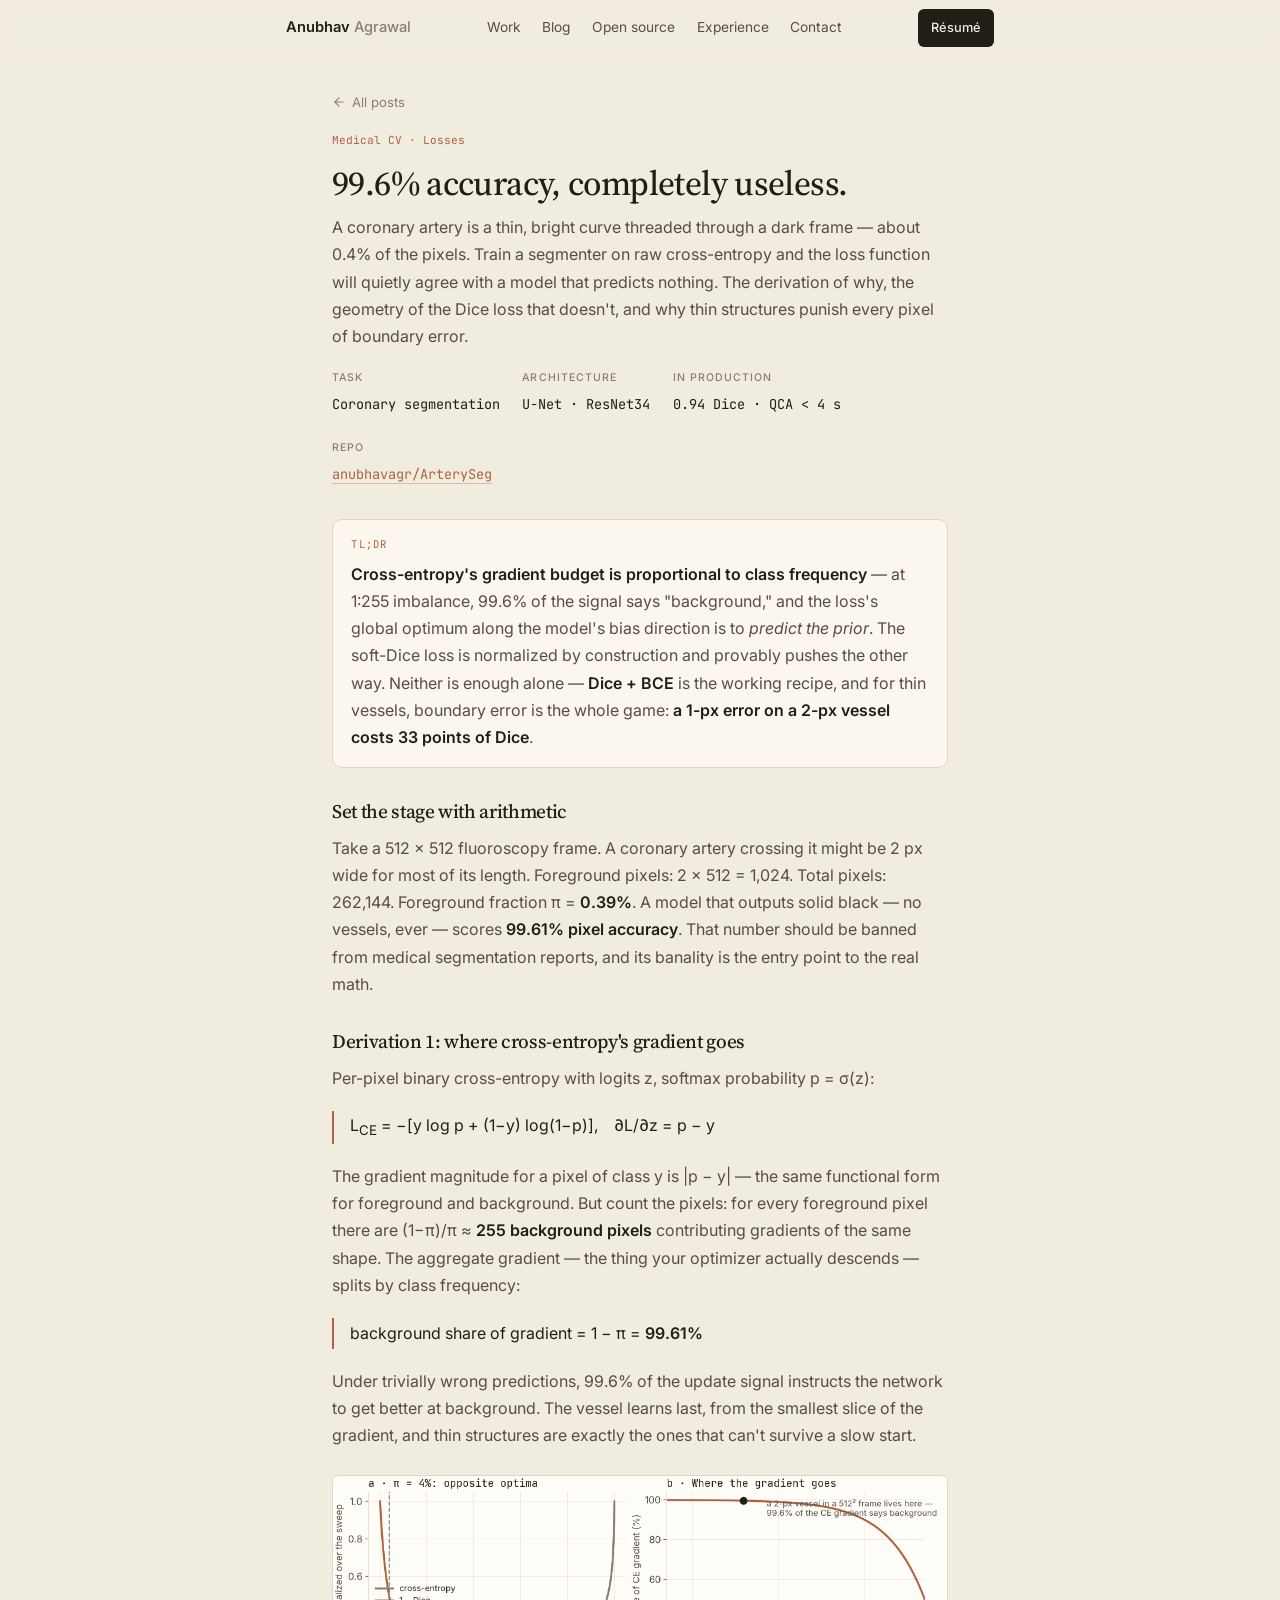
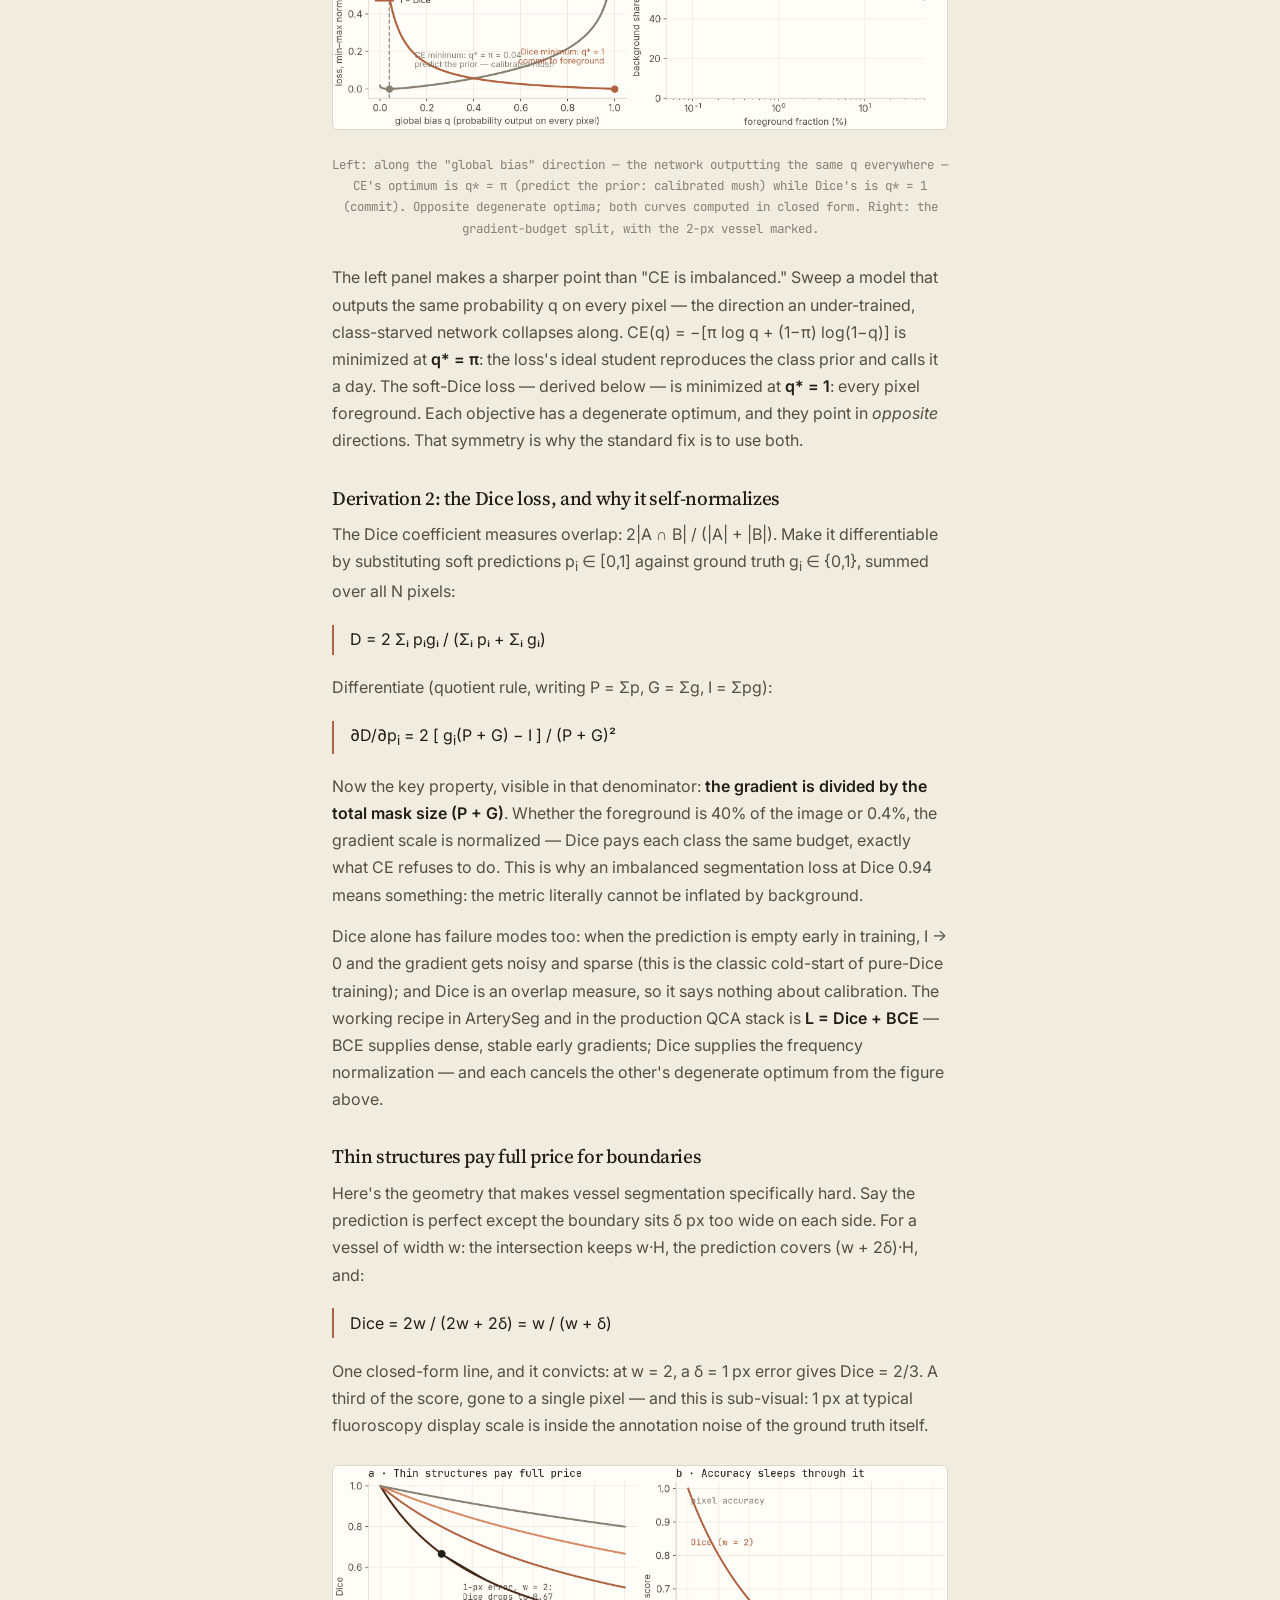
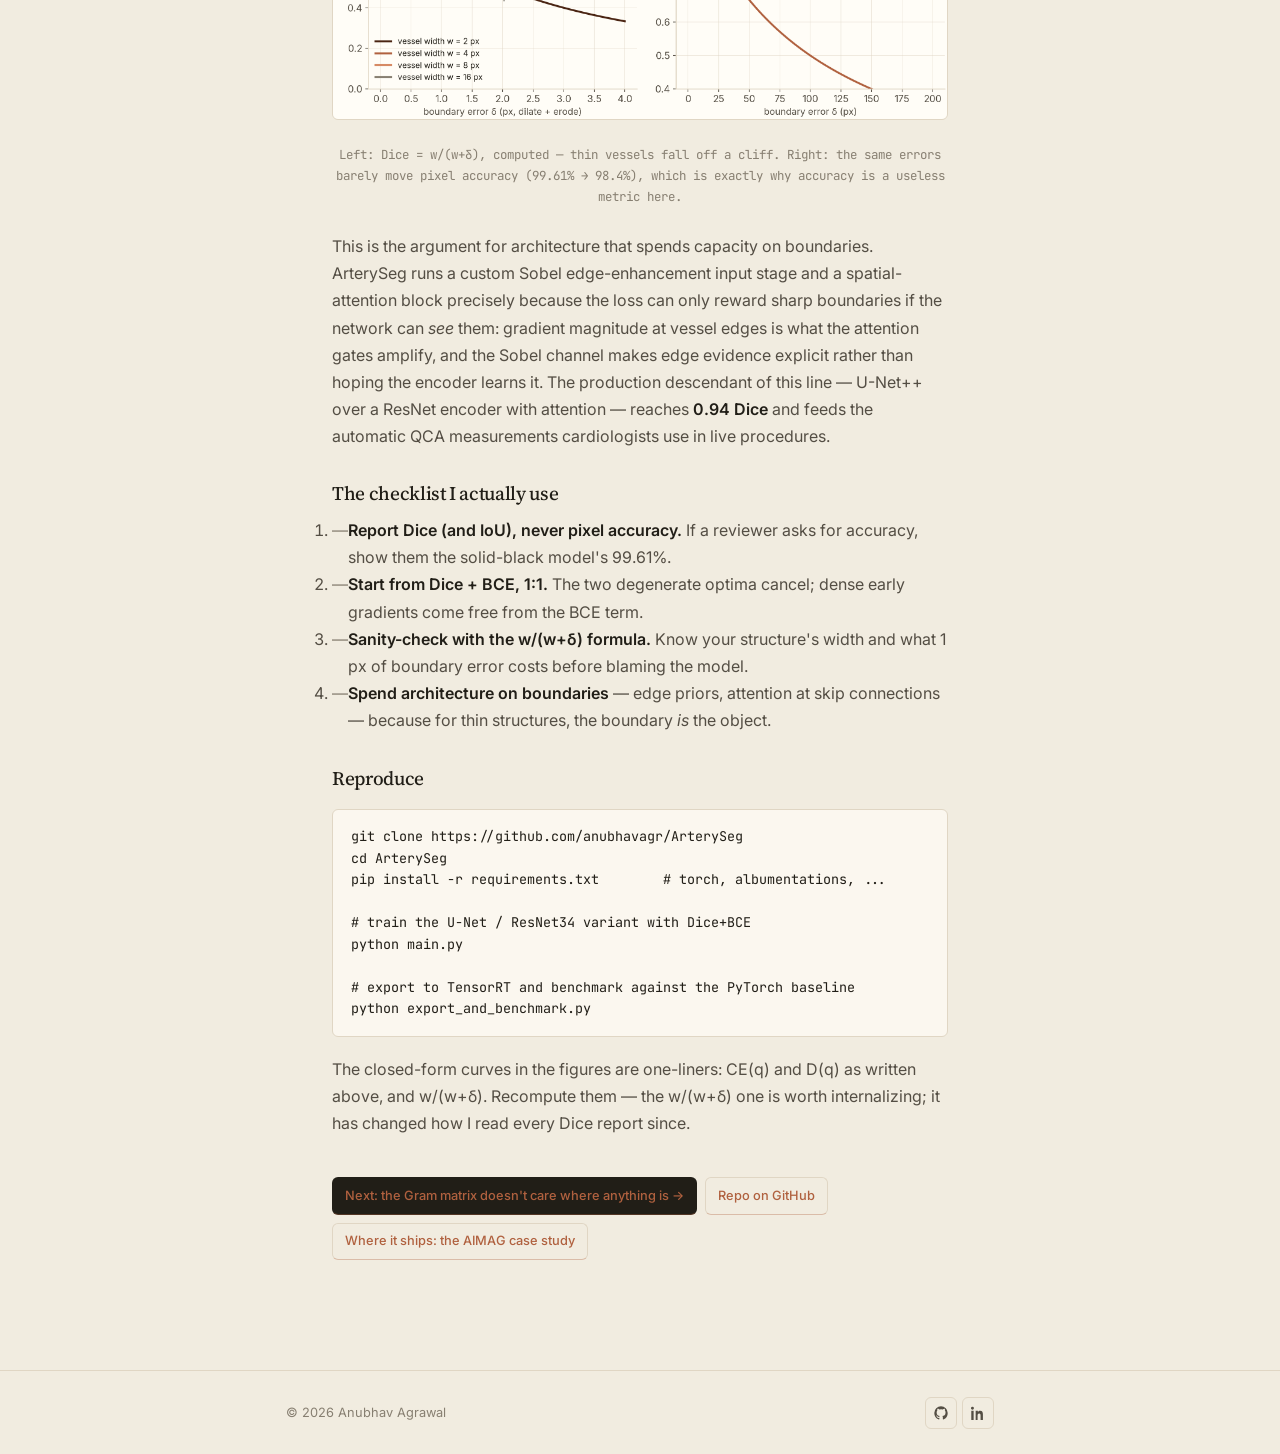
==== posts/dice-imbalance.html @ 20b53a6f "content: 4 computed-math posts — INT8, retrieval geometry, Dice, Gram matrix Each post grounds a Git" ====
<!DOCTYPE html>
<html lang="en">
<head>
  <meta charset="UTF-8" />
  <meta name="viewport" content="width=device-width, initial-scale=1.0" />
  <title>99.6% accuracy, completely useless. · Anubhav Agrawal</title>
  <meta name="description" content="A 2-pixel coronary vessel is 0.39% of an X-ray frame. The derivation of why cross-entropy starves thin structures — and the geometry of the Dice loss that doesn't." />
  <link rel="icon" type="image/svg+xml" href="../assets/img/favicon.svg" />
  <link rel="preconnect" href="https://fonts.googleapis.com" />
  <link rel="preconnect" href="https://fonts.gstatic.com" crossorigin />
  <link href="https://fonts.googleapis.com/css2?family=Inter:wght@400;500;600&family=JetBrains+Mono:wght@400;500&family=Source+Serif+4:opsz,wght@8..60,400;8..60,500;8..60,600&display=swap" rel="stylesheet" />
  <link rel="stylesheet" href="../assets/css/styles.css?v=3" />
</head>
<body>
  <header class="nav" id="nav">
    <div class="container nav__inner">
      <a class="brand" href="../index.html" aria-label="Back to home">
        <span class="brand__name"><b>Anubhav</b> <span>Agrawal</span></span>
      </a>
      <nav class="nav__links" id="nav-links" aria-label="Primary">
        <a href="../index.html#work">Work</a>
        <a href="../index.html#blog">Blog</a>
        <a href="../index.html#lab">Open source</a>
        <a href="../index.html#experience">Experience</a>
        <a href="../index.html#contact">Contact</a>
      </nav>
      <div class="nav__cta">
        <a class="js-resume-link btn btn--primary btn--sm" href="../assets/anubhav-agrawal-resume.pdf" download>Résumé</a>
      </div>
    </div>
  </header>

  <main>
    <article class="article section">
      <div class="container">
        <div class="article__head">
          <a class="back" href="../index.html#blog">
            <svg viewBox="0 0 24 24" fill="none" stroke="currentColor" stroke-width="2" stroke-linecap="round" stroke-linejoin="round"><line x1="19" y1="12" x2="5" y2="12"/><polyline points="12 19 5 12 12 5"/></svg>
            All posts
          </a>
          <span class="card__tag">Medical CV · Losses</span>
          <h1 style="margin-top:.8rem;">99.6% accuracy, completely useless.</h1>
          <p class="sub">A coronary artery is a thin, bright curve threaded through a dark frame — about 0.4% of the pixels. Train a segmenter on raw cross-entropy and the loss function will quietly agree with a model that predicts nothing. The derivation of why, the geometry of the Dice loss that doesn't, and why thin structures punish every pixel of boundary error.</p>

          <div class="article__meta">
            <div><b>Task</b><span>Coronary segmentation</span></div>
            <div><b>Architecture</b><span>U-Net · ResNet34</span></div>
            <div><b>In production</b><span>0.94 Dice · QCA &lt; 4 s</span></div>
            <div><b>Repo</b><span><a href="https://github.com/anubhavagr/ArterySeg" target="_blank" rel="noopener" style="color:var(--accent); border-bottom:1px solid color-mix(in srgb, var(--accent) 35%, transparent);">anubhavagr/ArterySeg</a></span></div>
          </div>
        </div>

        <div class="prose">
          <div class="callout">
            <div class="h">TL;DR</div>
            <p style="margin:0;">
              <strong>Cross-entropy's gradient budget is proportional to class frequency</strong> — at 1:255
              imbalance, 99.6% of the signal says "background," and the loss's global optimum along the
              model's bias direction is to <em>predict the prior</em>. The soft-Dice loss is normalized by
              construction and provably pushes the other way. Neither is enough alone —
              <strong>Dice + BCE</strong> is the working recipe, and for thin vessels, boundary error is the
              whole game: <strong>a 1-px error on a 2-px vessel costs 33 points of Dice</strong>.
            </p>
          </div>

          <h2>Set the stage with arithmetic</h2>
          <p>
            Take a 512 × 512 fluoroscopy frame. A coronary artery crossing it might be 2 px wide for most of
            its length. Foreground pixels: 2 × 512 = 1,024. Total pixels: 262,144. Foreground fraction
            π = <strong>0.39%</strong>. A model that outputs solid black — no vessels, ever — scores
            <strong>99.61% pixel accuracy</strong>. That number should be banned from medical segmentation
            reports, and its banality is the entry point to the real math.
          </p>

          <h2>Derivation 1: where cross-entropy's gradient goes</h2>
          <p>
            Per-pixel binary cross-entropy with logits z, softmax probability p = σ(z):
          </p>
          <blockquote>
            L<sub>CE</sub> = −[y log p + (1−y) log(1−p)],&nbsp;&nbsp;&nbsp; ∂L/∂z = p − y
          </blockquote>
          <p>
            The gradient magnitude for a pixel of class y is |p − y| — the same functional form for
            foreground and background. But count the pixels: for every foreground pixel there are
            (1−π)/π ≈ <strong>255 background pixels</strong> contributing gradients of the same shape. The
            aggregate gradient — the thing your optimizer actually descends — splits by class frequency:
          </p>
          <blockquote>
            background share of gradient = 1 − π = <strong>99.61%</strong>
          </blockquote>
          <p>
            Under trivially wrong predictions, 99.6% of the update signal instructs the network to get
            better at background. The vessel learns last, from the smallest slice of the gradient, and thin
            structures are exactly the ones that can't survive a slow start.
          </p>

          <figure class="figure">
            <img src="../assets/img/posts/dice-imbalance/ce_vs_dice.png" alt="Left: two loss curves versus global bias, cross-entropy minimized at the class prior while 1 minus Dice is minimized at full commitment, showing opposite optima. Right: background share of cross-entropy gradient versus foreground fraction on a log axis, with the 0.39% vessel example marked." />
            <figcaption>Left: along the "global bias" direction — the network outputting the same q everywhere — CE's optimum is q* = π (predict the prior: calibrated mush) while Dice's is q* = 1 (commit). Opposite degenerate optima; both curves computed in closed form. Right: the gradient-budget split, with the 2-px vessel marked.</figcaption>
          </figure>

          <p>
            The left panel makes a sharper point than "CE is imbalanced." Sweep a model that outputs the
            same probability q on every pixel — the direction an under-trained, class-starved network
            collapses along. CE(q) = −[π log q + (1−π) log(1−q)] is minimized at <strong>q* = π</strong>:
            the loss's ideal student reproduces the class prior and calls it a day. The soft-Dice loss —
            derived below — is minimized at <strong>q* = 1</strong>: every pixel foreground. Each objective
            has a degenerate optimum, and they point in <em>opposite</em> directions. That symmetry is why
            the standard fix is to use both.
          </p>

          <h2>Derivation 2: the Dice loss, and why it self-normalizes</h2>
          <p>
            The Dice coefficient measures overlap: 2|A ∩ B| / (|A| + |B|). Make it differentiable by
            substituting soft predictions p<sub>i</sub> ∈ [0,1] against ground truth g<sub>i</sub> ∈ {0,1},
            summed over all N pixels:
          </p>
          <blockquote>
            D = 2 Σᵢ pᵢgᵢ / (Σᵢ pᵢ + Σᵢ gᵢ)
          </blockquote>
          <p>
            Differentiate (quotient rule, writing P = Σp, G = Σg, I = Σpg):
          </p>
          <blockquote>
            ∂D/∂p<sub>i</sub> = 2 [ g<sub>i</sub>(P + G) − I ] / (P + G)²
          </blockquote>
          <p>
            Now the key property, visible in that denominator: <strong>the gradient is divided by the total
            mask size (P + G)</strong>. Whether the foreground is 40% of the image or 0.4%, the gradient
            scale is normalized — Dice pays each class the same budget, exactly what CE refuses to do. This
            is why an imbalanced segmentation loss at Dice 0.94 means something: the metric literally
            cannot be inflated by background.
          </p>
          <p>
            Dice alone has failure modes too: when the prediction is empty early in training, I → 0 and the
            gradient gets noisy and sparse (this is the classic cold-start of pure-Dice training); and Dice
            is an overlap measure, so it says nothing about calibration. The working recipe in ArterySeg and
            in the production QCA stack is <strong>L = Dice + BCE</strong> — BCE supplies dense, stable
            early gradients; Dice supplies the frequency normalization — and each cancels the other's
            degenerate optimum from the figure above.
          </p>

          <h2>Thin structures pay full price for boundaries</h2>
          <p>
            Here's the geometry that makes vessel segmentation specifically hard. Say the prediction is
            perfect except the boundary sits δ px too wide on each side. For a vessel of width w: the
            intersection keeps w·H, the prediction covers (w + 2δ)·H, and:
          </p>
          <blockquote>
            Dice = 2w / (2w + 2δ) = w / (w + δ)
          </blockquote>
          <p>
            One closed-form line, and it convicts: at w = 2, a δ = 1 px error gives Dice = 2/3. A third of
            the score, gone to a single pixel — and this is sub-visual: 1 px at typical fluoroscopy display
            scale is inside the annotation noise of the ground truth itself.
          </p>

          <figure class="figure">
            <img src="../assets/img/posts/dice-imbalance/boundary_sensitivity.png" alt="Left: Dice versus boundary error in pixels for vessel widths 2, 4, 8, and 16, all decaying steeply with thinner vessels decaying fastest. Right: Dice dropping sharply while pixel accuracy stays nearly flat for the same boundary errors." />
            <figcaption>Left: Dice = w/(w+δ), computed — thin vessels fall off a cliff. Right: the same errors barely move pixel accuracy (99.61% → 98.4%), which is exactly why accuracy is a useless metric here.</figcaption>
          </figure>

          <p>
            This is the argument for architecture that spends capacity on boundaries. ArterySeg runs a
            custom Sobel edge-enhancement input stage and a spatial-attention block precisely because the
            loss can only reward sharp boundaries if the network can <em>see</em> them: gradient magnitude
            at vessel edges is what the attention gates amplify, and the Sobel channel makes edge evidence
            explicit rather than hoping the encoder learns it. The production descendant of this line —
            U-Net++ over a ResNet encoder with attention — reaches <strong>0.94 Dice</strong> and feeds the
            automatic QCA measurements cardiologists use in live procedures.
          </p>

          <h2>The checklist I actually use</h2>
          <ol>
            <li><strong>Report Dice (and IoU), never pixel accuracy.</strong> If a reviewer asks for accuracy, show them the solid-black model's 99.61%.</li>
            <li><strong>Start from Dice + BCE, 1:1.</strong> The two degenerate optima cancel; dense early gradients come free from the BCE term.</li>
            <li><strong>Sanity-check with the w/(w+δ) formula.</strong> Know your structure's width and what 1 px of boundary error costs before blaming the model.</li>
            <li><strong>Spend architecture on boundaries</strong> — edge priors, attention at skip connections — because for thin structures, the boundary <em>is</em> the object.</li>
          </ol>

          <h2>Reproduce</h2>
          <pre><code>git clone https://github.com/anubhavagr/ArterySeg
cd ArterySeg
pip install -r requirements.txt        # torch, albumentations, ...

# train the U-Net / ResNet34 variant with Dice+BCE
python main.py

# export to TensorRT and benchmark against the PyTorch baseline
python export_and_benchmark.py</code></pre>
          <p>
            The closed-form curves in the figures are one-liners: CE(q) and D(q) as written above, and
            w/(w+δ). Recompute them — the w/(w+δ) one is worth internalizing; it has changed how I read
            every Dice report since.
          </p>

          <p style="margin-top:2.5rem; display:flex; flex-wrap:wrap; gap:.5rem;">
            <a class="btn btn--primary btn--sm" href="gram-matrix.html">Next: the Gram matrix doesn't care where anything is →</a>
            <a class="btn btn--ghost btn--sm" href="https://github.com/anubhavagr/ArterySeg" target="_blank" rel="noopener">Repo on GitHub</a>
            <a class="btn btn--ghost btn--sm" href="../projects/aimag.html">Where it ships: the AIMAG case study</a>
          </p>
        </div>
      </div>
    </article>
  </main>

  <footer class="footer">
    <div class="container footer__inner">
      <div>© <span id="year"></span> Anubhav Agrawal</div>
      <div class="footer__socials">
        <a href="https://github.com/anubhavagr" target="_blank" rel="noopener" aria-label="GitHub">
          <svg viewBox="0 0 24 24" fill="currentColor"><path d="M12 .5A11.5 11.5 0 0 0 .5 12 11.5 11.5 0 0 0 8.36 23c.6.11.82-.26.82-.58v-2.2c-3.34.73-4.04-1.4-4.04-1.4-.55-1.39-1.34-1.76-1.34-1.76-1.1-.75.08-.73.08-.73 1.2.08 1.84 1.24 1.84 1.24 1.07 1.84 2.81 1.3 3.5.99.1-.78.42-1.3.76-1.6-2.66-.3-5.46-1.33-5.46-5.93 0-1.31.47-2.38 1.23-3.22-.12-.3-.53-1.52.12-3.17 0 0 1.01-.32 3.3 1.23a11.5 11.5 0 0 1 6 0c2.3-1.55 3.3-1.23 3.3-1.23.66 1.65.25 2.87.12 3.17.77.84 1.23 1.91 1.23 3.22 0 4.61-2.8 5.62-5.48 5.92.43.37.81 1.1.81 2.22v3.29c0 .32.22.7.83.58A11.5 11.5 0 0 0 23.5 12 11.5 11.5 0 0 0 12 .5Z"/></svg>
        </a>
        <a href="https://www.linkedin.com/in/anubhav-agrawal-547a3419b" target="_blank" rel="noopener" aria-label="LinkedIn">
          <svg viewBox="0 0 24 24" fill="currentColor"><path d="M4.98 3.5A2.5 2.5 0 1 1 0 3.5a2.5 2.5 0 0 1 4.98 0zM.5 8h4V24h-4V8zM8 8h3.8v2.2h.05c.53-1 1.83-2.2 3.77-2.2 4 0 4.8 2.65 4.8 6.1V24h-4v-7.1c0-1.7 0-3.9-2.4-3.9s-2.7 1.85-2.7 3.75V24H8V8z"/></svg>
        </a>
      </div>
    </div>
  </footer>

  <button id="to-top" class="top-btn" aria-label="Back to top">
    <svg viewBox="0 0 24 24" fill="none" stroke="currentColor" stroke-width="2" stroke-linecap="round" stroke-linejoin="round"><line x1="12" y1="19" x2="12" y2="5"/><polyline points="5 12 12 5 19 12"/></svg>
  </button>

  <script src="../assets/js/main.js?v=3"></script>
</body>
</html>
---- assets/css/styles.css ----
/* ==========================================================================
   Anubhav Agrawal — Portfolio
   Single column, editorial hierarchy. Cream palette, clay accent.
   ========================================================================== */

/* ----------------------------------------------------------------- Tokens */
:root {
  --font-sans: "Inter", -apple-system, BlinkMacSystemFont, "Segoe UI", Roboto, sans-serif;
  --font-serif: "Source Serif 4", Georgia, "Times New Roman", serif;
  --font-mono: "JetBrains Mono", ui-monospace, "SF Mono", Menlo, monospace;

  --wrap: 780px;
  --gutter: clamp(1.25rem, 5vw, 2.25rem);
  --measure: 64ch;

  /* Light (cream) — default */
  --bg:        #f1ece0;
  --bg-subtle: #fbf7ef;
  --bg-elev:   #fffdf7;
  --border:    #e0d6c4;
  --border-soft: #ebe3d2;
  --text:      #211e17;
  --text-soft: #544e44;
  --text-mute: #877f71;
  --accent:    #b0613f;
  --accent-soft: #d68a64;
  --accent-tint: color-mix(in srgb, var(--accent) 12%, transparent);

  --r-sm: 6px;
  --r-md: 10px;
  --r-lg: 14px;
  --ease: cubic-bezier(0.4, 0, 0.2, 1);
}

/* ----------------------------------------------------------------- Reset */
*, *::before, *::after { box-sizing: border-box; }
* { margin: 0; padding: 0; }
html { -webkit-text-size-adjust: 100%; scroll-behavior: smooth; }
@media (prefers-reduced-motion: reduce) {
  html { scroll-behavior: auto; }
  *, *::before, *::after { animation-duration: .001ms !important; transition-duration: .001ms !important; }
}
img, svg { display: block; max-width: 100%; }
button { font: inherit; cursor: pointer; border: 0; background: none; color: inherit; }
a { color: inherit; text-decoration: none; }
ul { list-style: none; }
.is-hidden { display: none !important; }

/* ----------------------------------------------------------------- Base */
body {
  font-family: var(--font-sans);
  background: var(--bg);
  color: var(--text);
  font-size: 16px;
  line-height: 1.7;
  -webkit-font-smoothing: antialiased;
  text-rendering: optimizeLegibility;
}
::selection { background: color-mix(in srgb, var(--accent) 22%, transparent); color: var(--text); }

h1, h2 { font-family: var(--font-serif); font-weight: 500; letter-spacing: -0.018em; line-height: 1.22; }
h3 { font-weight: 600; line-height: 1.35; letter-spacing: -0.008em; }
strong { color: var(--text); font-weight: 600; }
code, .mono { font-family: var(--font-mono); font-size: 0.86em; }

.container { width: 100%; max-width: var(--wrap); margin-inline: auto; padding-inline: var(--gutter); }

/* ----------------------------------------------------------------- Nav */
.nav {
  position: fixed; top: 0; left: 0; right: 0; z-index: 60;
  background: color-mix(in srgb, var(--bg) 86%, transparent);
  -webkit-backdrop-filter: blur(10px); backdrop-filter: blur(10px);
  border-bottom: 1px solid transparent;
  transition: border-color 0.3s var(--ease);
}
.nav.scrolled { border-bottom-color: var(--border); }
.nav__inner { display: flex; align-items: center; justify-content: space-between; height: 56px; }

.brand { display: inline-flex; align-items: center; gap: 0.6rem; font-size: 0.92rem; font-weight: 500; }
.brand__name b { color: var(--text); font-weight: 600; }
.brand__name span { color: var(--text-mute); }

.nav__links { display: flex; align-items: center; gap: 0.15rem; }
.nav__links a {
  padding: 0.4rem 0.6rem; border-radius: var(--r-sm);
  font-size: 0.86rem; color: var(--text-soft);
  transition: color 0.2s var(--ease);
}
.nav__links a:hover, .nav__links a.active { color: var(--text); }

.nav__cta { display: inline-flex; align-items: center; gap: 0.4rem; }
.nav__burger { display: none; }

@media (max-width: 760px) {
  .nav__links {
    position: fixed; inset: 56px 0 auto 0;
    flex-direction: column; align-items: stretch; gap: 0;
    background: var(--bg);
    border-bottom: 1px solid var(--border);
    padding: 0.25rem var(--gutter);
    transform: translateY(-130%);
    transition: transform 0.3s var(--ease);
  }
  .nav__links.open { transform: translateY(0); }
  .nav__links a { padding: 0.7rem 0; border-radius: 0; border-bottom: 1px solid var(--border-soft); }
  .nav__links a:last-child { border-bottom: 0; }
  .nav__burger {
    display: inline-grid; place-items: center; width: 34px; height: 34px;
    border-radius: var(--r-sm); border: 1px solid var(--border); color: var(--text);
  }
  .nav__cta .btn { display: none; }
}

/* ----------------------------------------------------------------- Buttons */
.btn {
  display: inline-flex; align-items: center; justify-content: center; gap: 0.45rem;
  padding: 0.5rem 0.9rem; border-radius: var(--r-sm);
  font-weight: 500; font-size: 0.85rem;
  border: 1px solid transparent;
  transition: background 0.2s var(--ease), border-color 0.2s var(--ease), color 0.2s var(--ease), opacity 0.2s var(--ease);
  white-space: nowrap;
}
.btn svg { width: 15px; height: 15px; }
.btn--primary { background: var(--text); color: var(--bg); }
.btn--primary:hover { opacity: 0.84; }
.btn--ghost { border-color: var(--border); color: var(--text); }
.btn--ghost:hover { border-color: var(--text-mute); }
.btn--sm { padding: 0.42rem 0.75rem; font-size: 0.8rem; }

.text-link {
  font-size: 0.86rem; color: var(--text-soft);
  border-bottom: 1px solid var(--border);
  padding-bottom: 1px;
  transition: color 0.2s var(--ease), border-color 0.2s var(--ease);
}
.text-link:hover { color: var(--accent); border-bottom-color: var(--accent); }

/* ----------------------------------------------------------------- Wrap / main */
.wrap { max-width: var(--wrap); margin-inline: auto; padding: clamp(4.5rem, 10vh, 6rem) var(--gutter) 1rem; }

/* ----------------------------------------------------------------- Identity */
.identity { margin-bottom: 2.5rem; }
.identity__status {
  display: inline-flex; align-items: center; gap: 0.5rem;
  font-family: var(--font-mono); font-size: 0.74rem; color: var(--text-mute);
  margin-bottom: 0.85rem;
}
.identity__status .dot { width: 6px; height: 6px; border-radius: 50%; background: var(--accent); display: inline-block; }
.identity h1 { font-size: clamp(1.9rem, 1.5rem + 1.4vw, 2.3rem); margin-bottom: 0.5rem; }
.identity__role { color: var(--text-soft); font-size: 1.04rem; max-width: var(--measure); margin-bottom: 1rem; }
.identity__contact { display: flex; flex-wrap: wrap; gap: 0.4rem 1rem; align-items: center; }
.identity__contact a {
  display: inline-flex; align-items: center; gap: 0.4rem;
  font-size: 0.86rem; color: var(--text-soft);
  transition: color 0.2s var(--ease);
}
.identity__contact a:hover { color: var(--accent); }
.identity__contact svg { width: 14px; height: 14px; opacity: 0.85; }

/* Lead intro + stats */
.lead {
  display: flex; gap: 1.25rem; align-items: flex-start;
  padding: 1.1rem 1.2rem; margin-bottom: 3rem;
  background: var(--bg-elev); border: 1px solid var(--border);
  border-left: 3px solid var(--accent);
  border-radius: var(--r-md);
}
.lead__bar { flex: 1; }
.lead__bar p { color: var(--text-soft); font-size: 0.96rem; max-width: var(--measure); }
.lead__bar p + p { margin-top: 0.5rem; }
.lead__stats {
  display: flex; flex-direction: column; gap: 0.35rem;
  font-family: var(--font-mono); font-size: 0.74rem; color: var(--text-mute);
  white-space: nowrap; padding-top: 0.1rem;
}
.lead__stats b { color: var(--accent); font-weight: 600; }
@media (max-width: 620px) {
  .lead { flex-direction: column; gap: 0.8rem; }
  .lead__stats { display: grid; grid-template-columns: 1fr 1fr; gap: 0.4rem 1rem; white-space: normal; }
}

/* ----------------------------------------------------------------- Sections */
.section { padding-block: 2.5rem 0; }
.section + .section { border-top: 1px solid var(--border); }
.section__head { margin-bottom: 1.6rem; }
.section__title {
  font-size: clamp(1.25rem, 1.05rem + 0.8vw, 1.45rem);
  display: flex; align-items: baseline; gap: 0.7rem;
}
.section__title .kicker {
  font-family: var(--font-mono); font-size: 0.72rem; font-weight: 500;
  letter-spacing: 0.04em; color: var(--accent);
}
.section__title .label { color: var(--text); }
.section__sub { color: var(--text-soft); font-size: 0.94rem; margin-top: 0.4rem; max-width: var(--measure); }

/* ----------------------------------------------------------------- Grid */
.grid-2 { display: grid; grid-template-columns: repeat(2, 1fr); gap: 1rem; }
@media (max-width: 720px) { .grid-2 { grid-template-columns: 1fr; } }

/* ----------------------------------------------------------------- Work cards */
.case-card {
  position: relative;
  display: flex; flex-direction: column; gap: 0.6rem;
  padding: 1.2rem 1.25rem 1.1rem;
  background: var(--bg-elev);
  border: 1px solid var(--border);
  border-top: 2px solid var(--accent);
  border-radius: var(--r-md);
  transition: transform 0.2s var(--ease), box-shadow 0.2s var(--ease), border-color 0.2s var(--ease);
}
.case-card:hover { transform: translateY(-2px); box-shadow: 0 12px 28px -18px color-mix(in srgb, var(--accent) 70%, transparent); }
.case-card__tag {
  align-self: flex-start;
  font-family: var(--font-mono); font-size: 0.64rem; letter-spacing: 0.08em; text-transform: uppercase;
  color: var(--accent); background: var(--accent-tint);
  padding: 0.18rem 0.5rem; border-radius: var(--r-sm);
}
.case-card h3 { font-size: 1.04rem; }
.case-card:hover h3 { color: var(--accent); }
.case-card p { font-size: 0.88rem; color: var(--text-soft); line-height: 1.6; }
.case-card__meta {
  display: flex; flex-wrap: wrap; gap: 0.4rem 1rem; margin-top: 0.2rem;
  font-family: var(--font-mono); font-size: 0.74rem; color: var(--text-mute);
}
.case-card__meta b { color: var(--text); font-weight: 600; }
.case-card__arrow { font-family: var(--font-mono); font-size: 0.74rem; color: var(--accent); margin-top: 0.15rem; }

/* chips + project cards */
.chips { display: flex; flex-wrap: wrap; gap: 0.3rem; margin-top: 0.6rem; }
.chip {
  font-family: var(--font-mono); font-size: 0.68rem;
  padding: 0.12rem 0.45rem; border-radius: var(--r-sm);
  color: var(--text-mute);
  border: 1px solid var(--border);
}

/* Lab cards — image-led showcase */
.lab-card {
  position: relative; display: flex; flex-direction: column;
  background: var(--bg-elev);
  border: 1px solid var(--border);
  border-radius: var(--r-md);
  overflow: hidden;
  transition: transform 0.25s var(--ease), box-shadow 0.25s var(--ease), border-color 0.25s var(--ease);
}
.lab-card:hover {
  transform: translateY(-3px);
  border-color: color-mix(in srgb, var(--accent) 40%, var(--border));
  box-shadow: 0 18px 38px -22px color-mix(in srgb, var(--accent) 65%, transparent);
}
.lab-card__media {
  position: relative;
  background: var(--bg-subtle);
  border-bottom: 1px solid var(--border);
  overflow: hidden;
}
.lab-card__media img {
  display: block; width: 100%; height: auto;
  max-height: 280px; object-fit: cover;
  transition: transform 0.4s var(--ease);
}
.lab-card:hover .lab-card__media img { transform: scale(1.025); }
.lab-card__body { display: flex; flex-direction: column; gap: 0.45rem; padding: 1.15rem 1.25rem 1.1rem; }
.lab-card__repo {
  font-family: var(--font-mono); font-size: 0.7rem; letter-spacing: 0.04em;
  color: var(--accent); text-transform: uppercase;
}
.lab-card h3 { font-size: 1.04rem; line-height: 1.32; }
.lab-card:hover h3 { color: var(--accent); }
.lab-card p { font-size: 0.88rem; color: var(--text-soft); line-height: 1.6; }
.lab-card__arrow {
  font-family: var(--font-mono); font-size: 0.74rem; color: var(--accent);
  margin-top: 0.25rem;
}

.proj-card {
  position: relative; display: block;
  padding: 1.05rem 1.1rem 1rem;
  background: var(--bg-elev);
  border: 1px solid var(--border);
  border-radius: var(--r-md);
  overflow: hidden;
  transition: transform 0.2s var(--ease), box-shadow 0.2s var(--ease);
}
.proj-card::before {
  content: ""; position: absolute; left: 0; top: 0; bottom: 0; width: 2px;
  background: var(--accent); transform: scaleX(0); transform-origin: left;
  transition: transform 0.25s var(--ease);
}
.proj-card:hover { transform: translateY(-2px); box-shadow: 0 12px 28px -18px color-mix(in srgb, var(--accent) 60%, transparent); }
.proj-card:hover::before { transform: scaleX(1); }
.proj-card__top { display: flex; align-items: baseline; justify-content: space-between; gap: 0.6rem; }
.proj-card h3 { font-size: 0.96rem; }
.proj-card:hover h3 { color: var(--accent); }
.proj-card__note { font-family: var(--font-mono); font-size: 0.68rem; color: var(--text-mute); white-space: nowrap; }
.proj-card p { font-size: 0.84rem; color: var(--text-soft); margin-top: 0.35rem; line-height: 1.55; }

/* ----------------------------------------------------------------- Posts */
.post-row {
  display: grid; grid-template-columns: 118px 1fr; gap: 1.6rem;
  align-items: start; padding: 1.55rem 0.25rem;
  border-bottom: 1px solid var(--border-soft);
}
.post-row:first-child { padding-top: 0.35rem; }
.post-row:last-child { border-bottom: 0; padding-bottom: 0.4rem; }
.post-row__left { display: flex; flex-direction: column; align-items: flex-start; gap: 0.45rem; padding-top: 0.3rem; }
.post-row__part {
  font-family: var(--font-mono); font-size: 0.66rem; font-weight: 500;
  text-transform: uppercase; letter-spacing: 0.06em;
  color: var(--accent); border: 1px solid color-mix(in srgb, var(--accent) 38%, transparent);
  border-radius: 999px; padding: 0.16rem 0.6rem;
}
.post-row__date { font-family: var(--font-mono); font-size: 0.68rem; color: var(--text-mute); }
.post-row__body h3 {
  font-family: var(--font-serif); font-weight: 500; font-size: 1.18rem;
  line-height: 1.32; letter-spacing: -0.01em;
  display: flex; align-items: baseline; justify-content: space-between; gap: 1rem;
  transition: color 0.2s var(--ease);
}
.post-row__arrow {
  font-family: var(--font-mono); font-size: 0.8rem; color: var(--accent);
  opacity: 0; transform: translateX(-4px);
  transition: opacity 0.25s var(--ease), transform 0.25s var(--ease);
}
.post-row__body p { font-size: 0.9rem; color: var(--text-soft); margin-top: 0.45rem; line-height: 1.62; max-width: 62ch; }
.post-row:hover h3 { color: var(--accent); }
.post-row:hover .post-row__arrow { opacity: 1; transform: translateX(0); }
@media (max-width: 640px) {
  .post-row { grid-template-columns: 1fr; gap: 0.55rem; padding: 1.3rem 0.15rem; }
  .post-row__left { flex-direction: row; align-items: center; padding-top: 0; }
}

/* ----------------------------------------------------------------- Timeline */
.timeline { position: relative; padding-left: 1.4rem; }
.timeline::before {
  content: ""; position: absolute; left: 0.2rem; top: 0.55rem; bottom: 0.8rem;
  width: 1px; background: var(--border);
}
.tl-item { position: relative; padding-bottom: 1.9rem; }
.tl-item:last-child { padding-bottom: 0; }
.tl-item::before {
  content: ""; position: absolute; left: -1.4rem; top: 0.65rem;
  width: 8px; height: 8px; border-radius: 50%;
  background: var(--bg); border: 2px solid var(--accent);
}
.tl-head { display: flex; flex-wrap: wrap; align-items: baseline; justify-content: space-between; gap: 0.25rem 1rem; margin-bottom: 0.15rem; }
.tl-head h3 { font-size: 1.02rem; }
.tl-head .org { color: var(--text-soft); font-weight: 400; }
.tl-head .when { font-family: var(--font-mono); font-size: 0.76rem; color: var(--text-mute); }
.tl-role { font-family: var(--font-mono); font-size: 0.76rem; color: var(--accent); margin: 0.05rem 0 0.7rem; }
.tl-item ul { display: flex; flex-direction: column; gap: 0.55rem; }
.tl-item li { position: relative; padding-left: 1.2rem; color: var(--text-soft); font-size: 0.93rem; line-height: 1.65; max-width: var(--measure); }
.tl-item li::before { content: "—"; position: absolute; left: 0; color: var(--text-mute); }
.tl-item li b { color: var(--text); font-weight: 600; }
.tl-subblock { margin-top: 1rem; }
.tl-lede {
  color: var(--text); font-size: 0.97rem; line-height: 1.7; margin-bottom: 0.9rem;
  max-width: var(--measure);
}
.tl-lede em { color: var(--accent); font-style: italic; }
.tl-tail {
  margin-top: 0.85rem; padding: 0.55rem 0.85rem; border-radius: var(--r-sm);
  background: var(--accent-tint); color: var(--text); font-size: 0.88rem;
  display: inline-block; max-width: var(--measure);
}
.edu-grid { display: grid; grid-template-columns: 1fr 1fr; gap: 1rem 2rem; max-width: var(--measure); }
@media (max-width: 620px) { .edu-grid { grid-template-columns: 1fr; } }

.lab-more {
  font-family: var(--font-mono); font-size: 0.72rem; letter-spacing: 0.1em;
  text-transform: uppercase; color: var(--text-mute);
  margin: 2.5rem 0 1rem; font-weight: 500;
}

/* ----------------------------------------------------------------- Skills */
.skills-grid { display: grid; grid-template-columns: repeat(2, 1fr); gap: 1.2rem 2rem; }
@media (max-width: 560px) { .skills-grid { grid-template-columns: 1fr; gap: 1rem; } }
.skill-group { }
.skill-group__label {
  font-family: var(--font-mono); font-size: 0.7rem; letter-spacing: 0.1em;
  text-transform: uppercase; color: var(--accent); margin-bottom: 0.45rem;
}
.skill-group__items { color: var(--text-soft); font-size: 0.94rem; line-height: 1.65; }

/* ----------------------------------------------------------------- Education */
.edu-item { padding: 0.85rem 0; border-top: 1px solid var(--border-soft); }
.edu-item:first-of-type { border-top: 0; padding-top: 0; }
.edu-item__top { display: flex; flex-wrap: wrap; justify-content: space-between; gap: 0.2rem 1rem; align-items: baseline; }
.edu-item .d { font-size: 0.94rem; color: var(--text); font-weight: 500; }
.edu-item .y { font-family: var(--font-mono); font-size: 0.72rem; color: var(--text-mute); }
.edu-item .o { color: var(--text-soft); font-size: 0.86rem; margin-top: 0.1rem; }

/* ----------------------------------------------------------------- Footer */
.footer { border-top: 1px solid var(--border); padding-block: 1.6rem; margin-top: 3rem; color: var(--text-mute); font-size: 0.8rem; }
.footer__inner { max-width: var(--wrap); margin-inline: auto; padding-inline: var(--gutter); display: flex; flex-wrap: wrap; gap: 0.8rem; justify-content: space-between; align-items: center; }
.footer__socials { display: flex; gap: 0.3rem; }
.footer__socials a {
  width: 32px; height: 32px; border-radius: var(--r-sm);
  display: grid; place-items: center; color: var(--text-soft);
  border: 1px solid var(--border);
  transition: color 0.2s var(--ease), border-color 0.2s var(--ease);
}
.footer__socials a:hover { color: var(--accent); border-color: var(--accent); }
.footer__socials svg { width: 14px; height: 14px; }

/* ----------------------------------------------------------------- Article (case study) */
.article { max-width: 760px; margin-inline: auto; padding: clamp(4.5rem, 10vh, 6rem) var(--gutter) 3rem; }
.article__head { margin-bottom: 2rem; }
.article__head .back { display: inline-flex; align-items: center; gap: 0.4rem; font-size: 0.82rem; color: var(--text-mute); margin-bottom: 1.1rem; }
.article__head .back:hover { color: var(--accent); }
.article__head .back svg { width: 14px; height: 14px; }
.article__head .card__tag { display: block; margin-bottom: 0.65rem; font-family: var(--font-mono); font-size: 0.7rem; color: var(--accent); }
.article__head h1 { font-size: clamp(1.65rem, 1.25rem + 1.6vw, 2.15rem); margin-bottom: 0.6rem; }
.article__head .sub { color: var(--text-soft); max-width: var(--measure); font-size: 1rem; }
.article__meta { display: flex; flex-wrap: wrap; gap: 1.4rem; margin-top: 1.2rem; }
.article__meta div b { display: block; font-size: 0.66rem; color: var(--text-mute); text-transform: uppercase; letter-spacing: 0.1em; font-weight: 500; margin-bottom: 0.15rem; }
.article__meta div span { color: var(--text); font-family: var(--font-mono); font-size: 0.85rem; }

.prose { max-width: var(--measure); }
.prose h2 { font-size: 1.2rem; margin: 2rem 0 0.7rem; font-family: var(--font-serif); font-weight: 500; }
.prose h3 { font-size: 1rem; margin: 1.3rem 0 0.5rem; color: var(--text); }
.prose p { margin-bottom: 0.9rem; color: var(--text-soft); }
.prose ul { margin: 0.35rem 0 1rem 1.1rem; display: flex; flex-direction: column; gap: 0.35rem; }
.prose li { position: relative; padding-left: 1rem; color: var(--text-soft); }
.prose li::before { content: "—"; position: absolute; left: 0; color: var(--text-mute); }
.prose a { color: var(--accent); border-bottom: 1px solid color-mix(in srgb, var(--accent) 35%, transparent); }
.prose a:hover { border-bottom-color: var(--accent); }
.prose code { background: var(--bg-subtle); padding: 0.12rem 0.36rem; border-radius: 4px; border: 1px solid var(--border); font-size: 0.84em; }
.prose blockquote { border-left: 2px solid var(--accent); padding: 0.1rem 0 0.1rem 1rem; color: var(--text); margin: 1.2rem 0; }
.prose img { display: block; max-width: 100%; height: auto; border: 1px solid var(--border); border-radius: var(--r-sm); margin: 1.5rem 0; }
.figure { margin: 1.6rem 0; }
.figure img { display: block; width: 100%; height: auto; border: 1px solid var(--border); border-radius: var(--r-sm); }
.figure figcaption { font-family: var(--font-mono); font-size: 0.78rem; color: var(--text-mute); margin-top: 0.5rem; text-align: center; }
.prose table { width: 100%; border-collapse: collapse; margin: 1.2rem 0; font-size: 0.92rem; }
.prose th, .prose td { padding: 0.5rem 0.7rem; border-bottom: 1px solid var(--border-soft); text-align: left; vertical-align: top; }
.prose th { font-family: var(--font-mono); font-size: 0.74rem; text-transform: uppercase; letter-spacing: 0.06em; color: var(--text-mute); font-weight: 500; }
.prose td { color: var(--text-soft); }
.prose td strong, .prose th strong { color: var(--text); }
.prose pre { background: var(--bg-subtle); border: 1px solid var(--border); border-radius: var(--r-sm); padding: 1rem 1.1rem; overflow-x: auto; margin: 1.2rem 0; font-family: var(--font-mono); font-size: 0.84rem; line-height: 1.6; }
.prose pre code { background: none; border: 0; padding: 0; font-size: inherit; }
.callout { border: 1px solid var(--border); border-radius: var(--r-md); padding: 1rem 1.15rem; background: var(--bg-subtle); margin: 1.3rem 0; }
.callout .h { font-family: var(--font-mono); font-size: 0.66rem; letter-spacing: 0.12em; text-transform: uppercase; color: var(--accent); margin-bottom: 0.45rem; }

/* ----------------------------------------------------------------- Reveal */
.reveal { opacity: 0; transform: translateY(8px); transition: opacity 0.5s var(--ease), transform 0.5s var(--ease); }
.reveal.in { opacity: 1; transform: none; }
@media (prefers-reduced-motion: reduce) { .reveal { opacity: 1; transform: none; } }

/* ----------------------------------------------------------------- Misc */
.top-btn {
  position: fixed; right: 1rem; bottom: 1rem; z-index: 50;
  width: 36px; height: 36px; border-radius: var(--r-sm);
  display: grid; place-items: center; color: var(--text);
  background: var(--bg-elev); border: 1px solid var(--border);
  opacity: 0; pointer-events: none;
  transition: opacity 0.25s var(--ease), border-color 0.2s var(--ease), color 0.2s var(--ease);
}
.top-btn.show { opacity: 1; pointer-events: auto; }
.top-btn:hover { color: var(--accent); border-color: var(--accent); }
.top-btn svg { width: 16px; height: 16px; }

.sr-only { position: absolute; width: 1px; height: 1px; padding: 0; margin: -1px; overflow: hidden; clip: rect(0,0,0,0); white-space: nowrap; border: 0; }
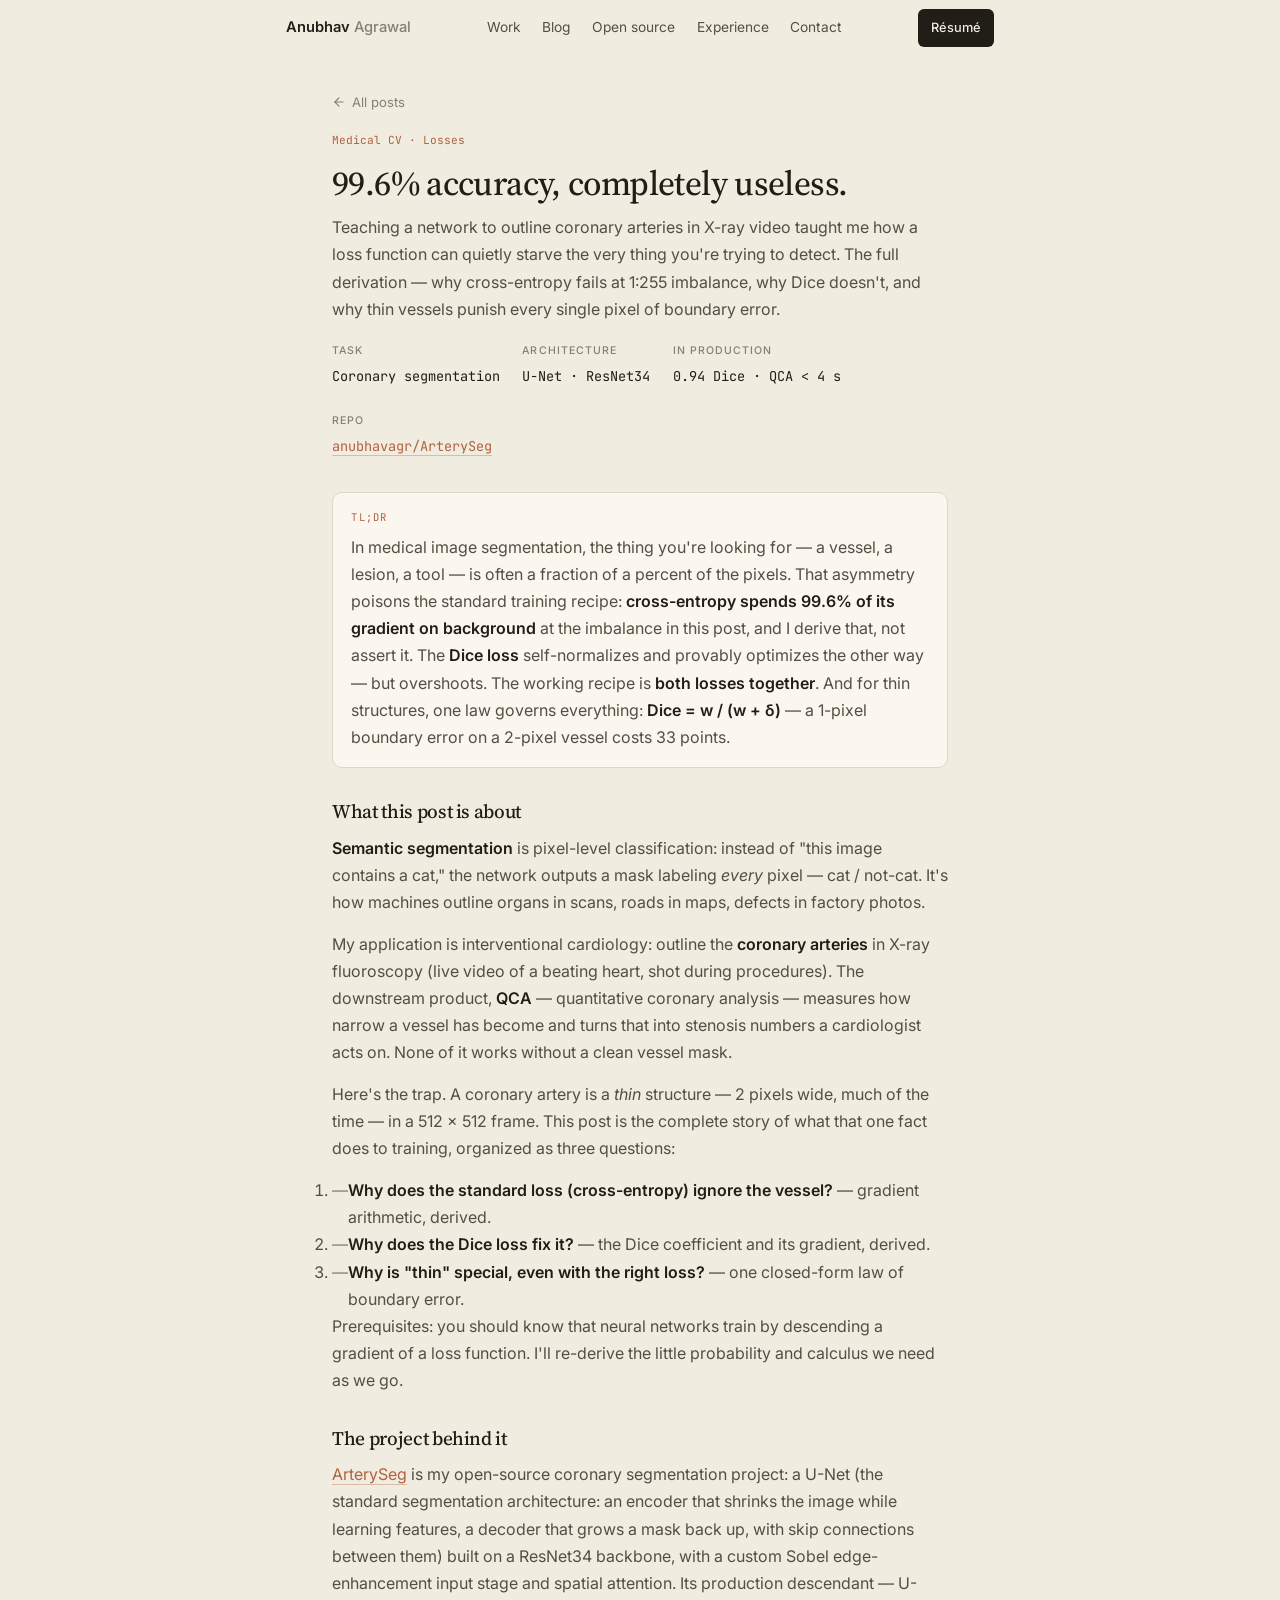
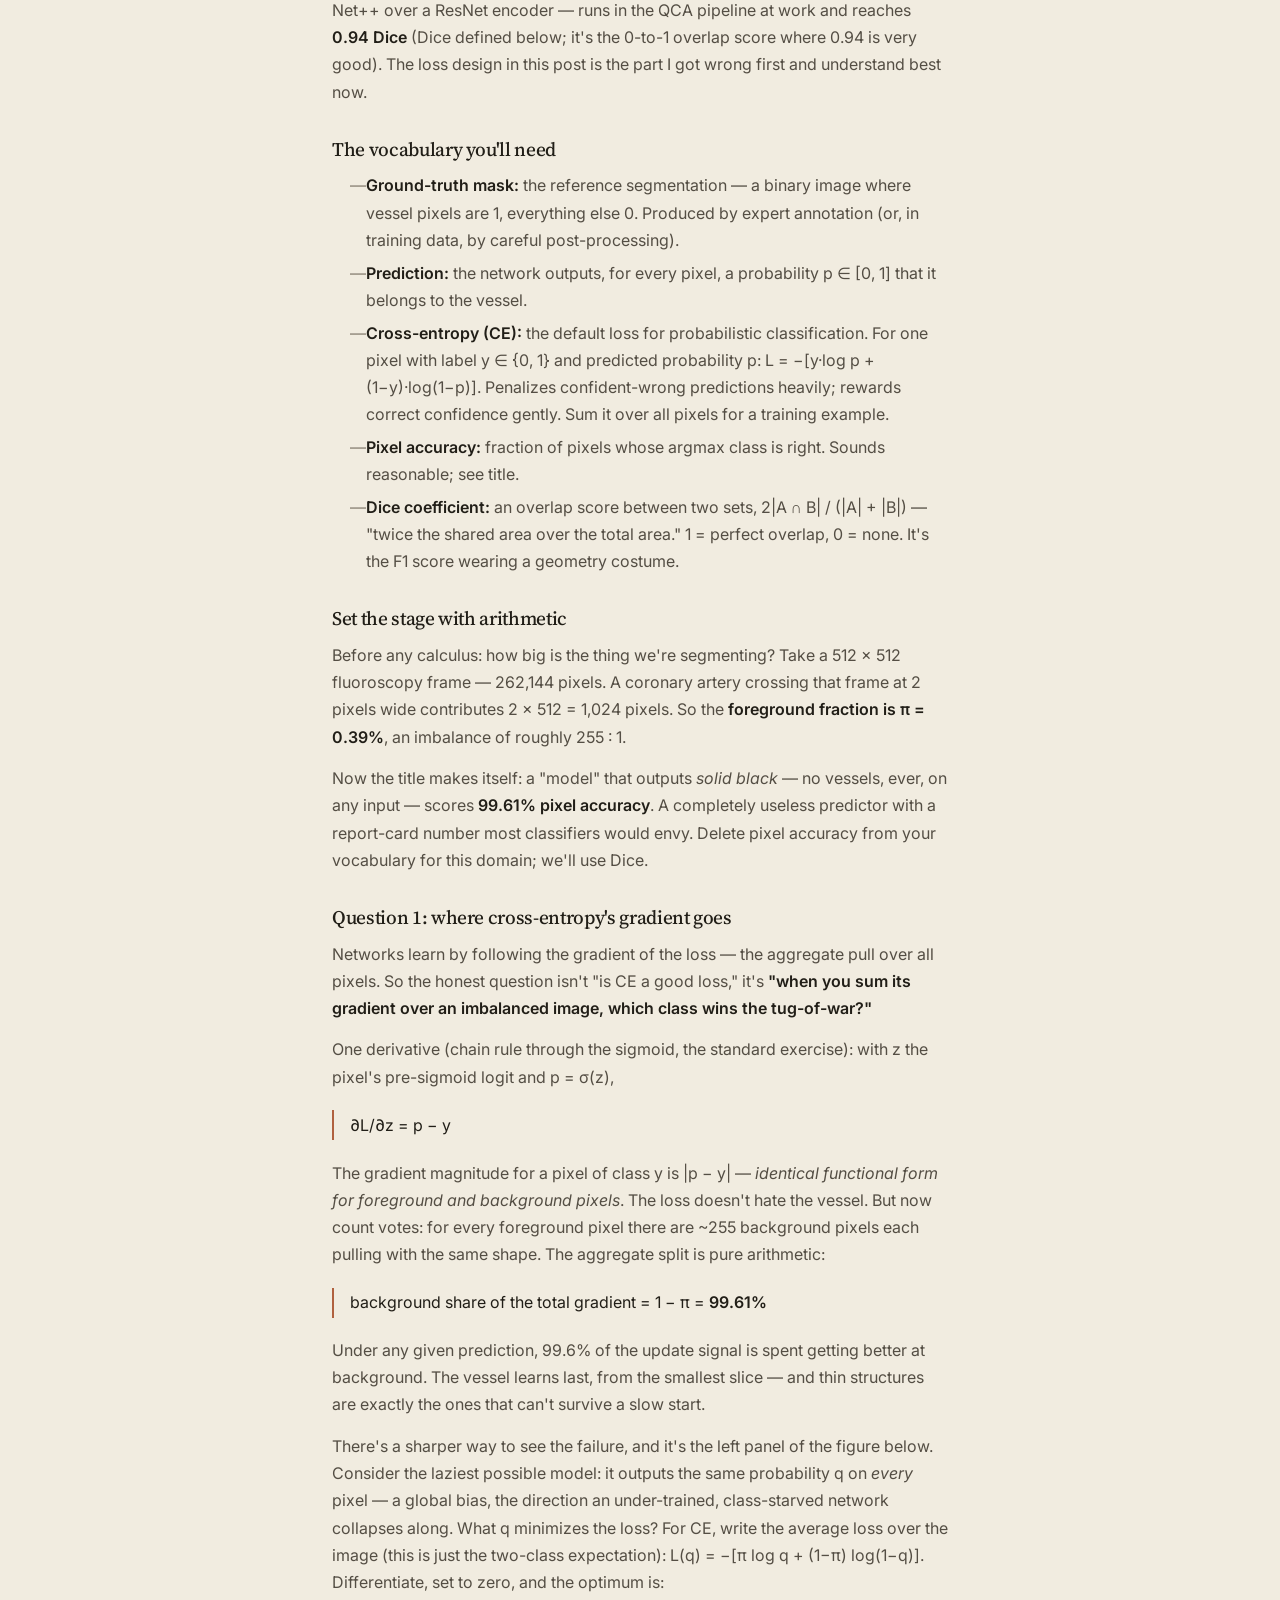
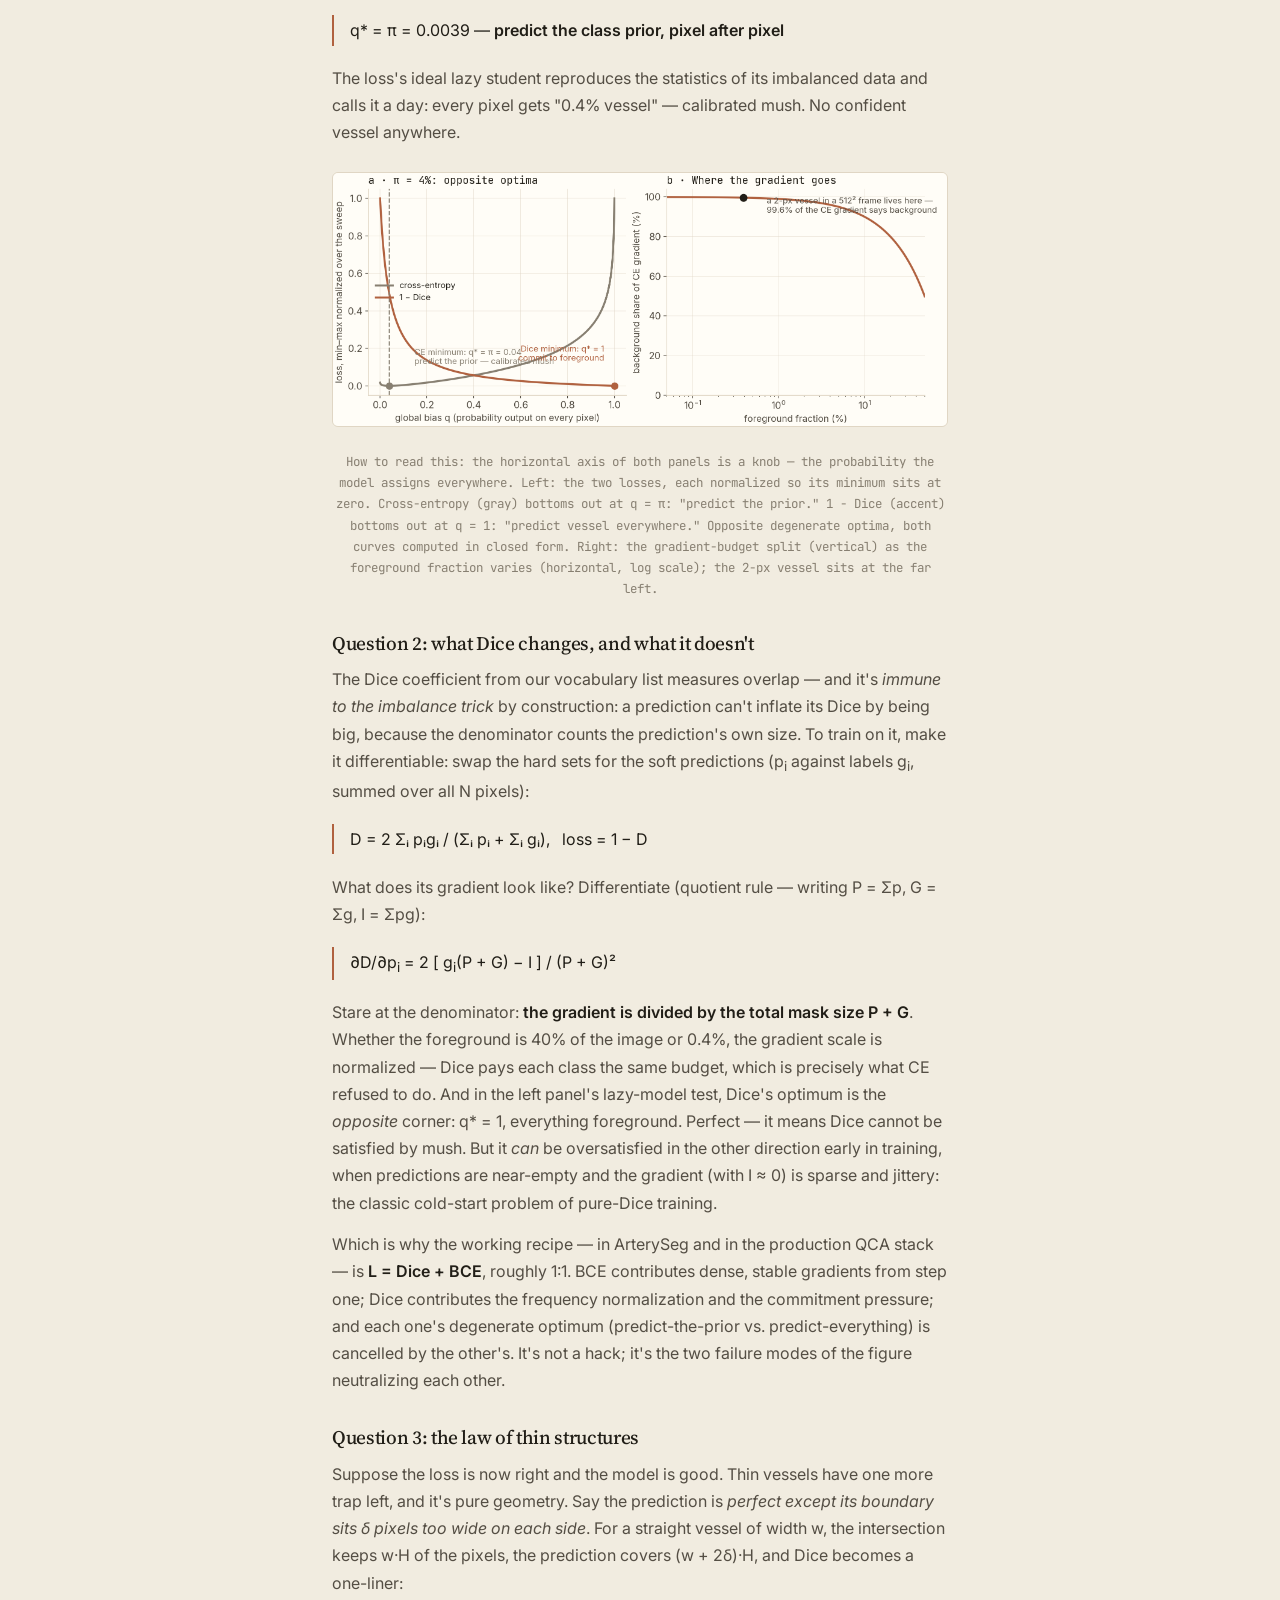
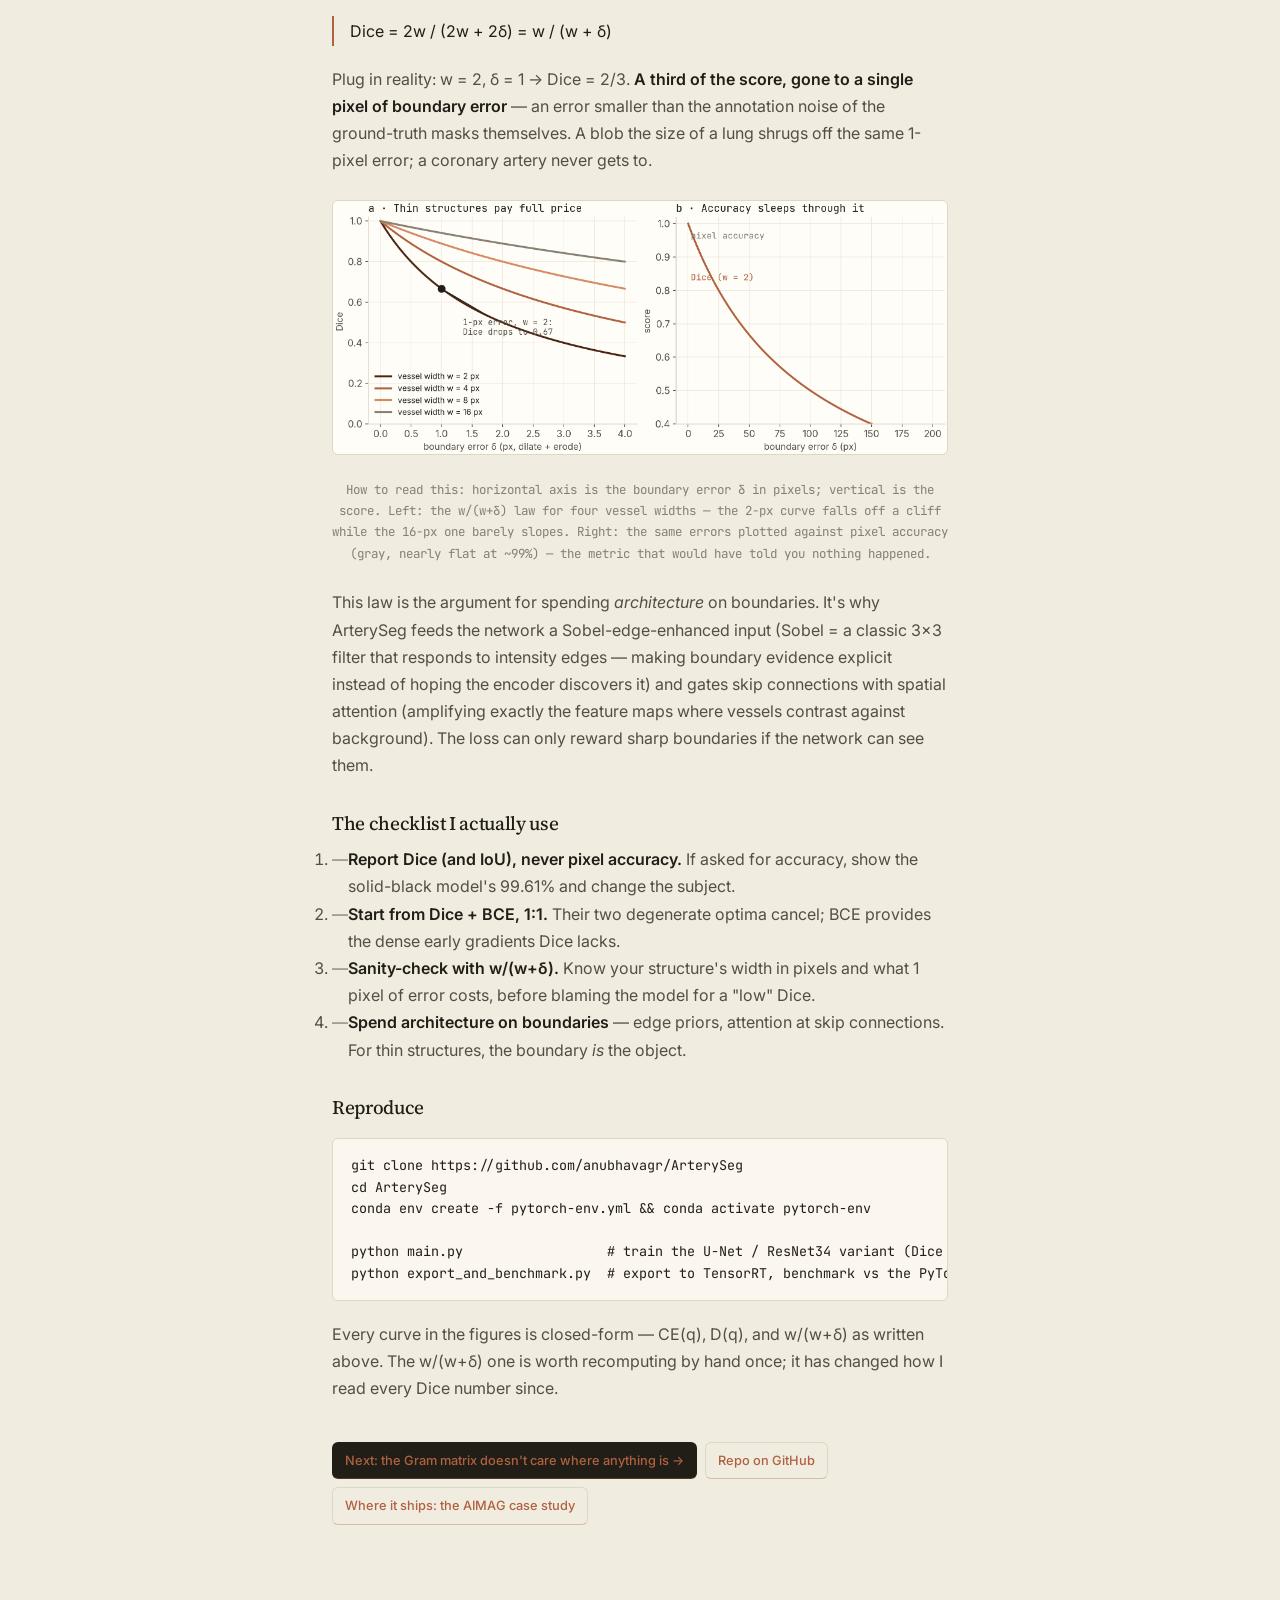
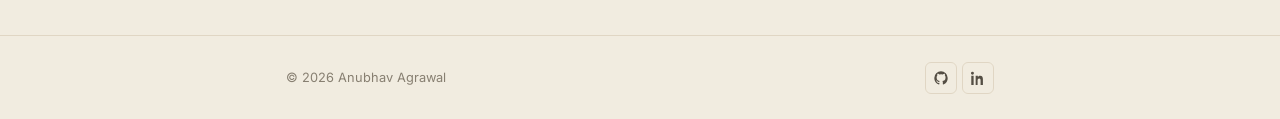
==== commit d8715aa5: "content: reader-orientation rewrites + fact-check fixes for ML posts - every post now opens with wha" ====
--- a/posts/dice-imbalance.html
+++ b/posts/dice-imbalance.html
@@ -4,7 +4,7 @@
   <meta charset="UTF-8" />
   <meta name="viewport" content="width=device-width, initial-scale=1.0" />
   <title>99.6% accuracy, completely useless. · Anubhav Agrawal</title>
-  <meta name="description" content="A 2-pixel coronary vessel is 0.39% of an X-ray frame. The derivation of why cross-entropy starves thin structures — and the geometry of the Dice loss that doesn't." />
+  <meta name="description" content="Why the standard loss function fails on medical image segmentation, derived from zero: class imbalance in cross-entropy, the Dice loss that self-normalizes, and the thin-vessel boundary law that punishes every pixel of error." />
   <link rel="icon" type="image/svg+xml" href="../assets/img/favicon.svg" />
   <link rel="preconnect" href="https://fonts.googleapis.com" />
   <link rel="preconnect" href="https://fonts.gstatic.com" crossorigin />
@@ -40,7 +40,7 @@
           </a>
           <span class="card__tag">Medical CV · Losses</span>
           <h1 style="margin-top:.8rem;">99.6% accuracy, completely useless.</h1>
-          <p class="sub">A coronary artery is a thin, bright curve threaded through a dark frame — about 0.4% of the pixels. Train a segmenter on raw cross-entropy and the loss function will quietly agree with a model that predicts nothing. The derivation of why, the geometry of the Dice loss that doesn't, and why thin structures punish every pixel of boundary error.</p>
+          <p class="sub">Teaching a network to outline coronary arteries in X-ray video taught me how a loss function can quietly starve the very thing you're trying to detect. The full derivation — why cross-entropy fails at 1:255 imbalance, why Dice doesn't, and why thin vessels punish every single pixel of boundary error.</p>
 
           <div class="article__meta">
             <div><b>Task</b><span>Coronary segmentation</span></div>
@@ -54,144 +54,214 @@
           <div class="callout">
             <div class="h">TL;DR</div>
             <p style="margin:0;">
-              <strong>Cross-entropy's gradient budget is proportional to class frequency</strong> — at 1:255
-              imbalance, 99.6% of the signal says "background," and the loss's global optimum along the
-              model's bias direction is to <em>predict the prior</em>. The soft-Dice loss is normalized by
-              construction and provably pushes the other way. Neither is enough alone —
-              <strong>Dice + BCE</strong> is the working recipe, and for thin vessels, boundary error is the
-              whole game: <strong>a 1-px error on a 2-px vessel costs 33 points of Dice</strong>.
+              In medical image segmentation, the thing you're looking for — a vessel, a lesion, a tool — is
+              often a fraction of a percent of the pixels. That asymmetry poisons the standard training
+              recipe: <strong>cross-entropy spends 99.6% of its gradient on background</strong> at the
+              imbalance in this post, and I derive that, not assert it. The <strong>Dice loss</strong>
+              self-normalizes and provably optimizes the other way — but overshoots. The working recipe is
+              <strong>both losses together</strong>. And for thin structures, one law governs everything:
+              <strong>Dice = w / (w + δ)</strong> — a 1-pixel boundary error on a 2-pixel vessel costs 33
+              points.
             </p>
           </div>
 
+          <h2>What this post is about</h2>
+          <p>
+            <strong>Semantic segmentation</strong> is pixel-level classification: instead of "this image
+            contains a cat," the network outputs a mask labeling <em>every</em> pixel — cat / not-cat. It's
+            how machines outline organs in scans, roads in maps, defects in factory photos.
+          </p>
+          <p>
+            My application is interventional cardiology: outline the <strong>coronary arteries</strong> in
+            X-ray fluoroscopy (live video of a beating heart, shot during procedures). The downstream
+            product, <strong>QCA</strong> — quantitative coronary analysis — measures how narrow a vessel
+            has become and turns that into stenosis numbers a cardiologist acts on. None of it works
+            without a clean vessel mask.
+          </p>
+          <p>
+            Here's the trap. A coronary artery is a <em>thin</em> structure — 2 pixels wide, much of the
+            time — in a 512 × 512 frame. This post is the complete story of what that one fact does to
+            training, organized as three questions:
+          </p>
+          <ol>
+            <li><strong>Why does the standard loss (cross-entropy) ignore the vessel?</strong> — gradient arithmetic, derived.</li>
+            <li><strong>Why does the Dice loss fix it?</strong> — the Dice coefficient and its gradient, derived.</li>
+            <li><strong>Why is "thin" special, even with the right loss?</strong> — one closed-form law of boundary error.</li>
+          </ol>
+          <p>
+            Prerequisites: you should know that neural networks train by descending a gradient of a loss
+            function. I'll re-derive the little probability and calculus we need as we go.
+          </p>
+
+          <h2>The project behind it</h2>
+          <p>
+            <a href="https://github.com/anubhavagr/ArterySeg" target="_blank" rel="noopener">ArterySeg</a>
+            is my open-source coronary segmentation project: a U-Net (the standard segmentation
+            architecture: an encoder that shrinks the image while learning features, a decoder that grows a
+            mask back up, with skip connections between them) built on a ResNet34 backbone, with a custom
+            Sobel edge-enhancement input stage and spatial attention. Its production descendant — U-Net++
+            over a ResNet encoder — runs in the QCA pipeline at work and reaches <strong>0.94 Dice</strong>
+            (Dice defined below; it's the 0-to-1 overlap score where 0.94 is very good). The loss design in
+            this post is the part I got wrong first and understand best now.
+          </p>
+
+          <h2>The vocabulary you'll need</h2>
+          <ul>
+            <li><strong>Ground-truth mask:</strong> the reference segmentation — a binary image where vessel pixels are 1, everything else 0. Produced by expert annotation (or, in training data, by careful post-processing).</li>
+            <li><strong>Prediction:</strong> the network outputs, for every pixel, a probability p ∈ [0, 1] that it belongs to the vessel.</li>
+            <li><strong>Cross-entropy (CE):</strong> the default loss for probabilistic classification. For one pixel with label y ∈ {0, 1} and predicted probability p: L = −[y·log p + (1−y)·log(1−p)]. Penalizes confident-wrong predictions heavily; rewards correct confidence gently. Sum it over all pixels for a training example.</li>
+            <li><strong>Pixel accuracy:</strong> fraction of pixels whose argmax class is right. Sounds reasonable; see title.</li>
+            <li><strong>Dice coefficient:</strong> an overlap score between two sets, 2|A ∩ B| / (|A| + |B|) — "twice the shared area over the total area." 1 = perfect overlap, 0 = none. It's the F1 score wearing a geometry costume.</li>
+          </ul>
+
           <h2>Set the stage with arithmetic</h2>
           <p>
-            Take a 512 × 512 fluoroscopy frame. A coronary artery crossing it might be 2 px wide for most of
-            its length. Foreground pixels: 2 × 512 = 1,024. Total pixels: 262,144. Foreground fraction
-            π = <strong>0.39%</strong>. A model that outputs solid black — no vessels, ever — scores
-            <strong>99.61% pixel accuracy</strong>. That number should be banned from medical segmentation
-            reports, and its banality is the entry point to the real math.
-          </p>
-
-          <h2>Derivation 1: where cross-entropy's gradient goes</h2>
-          <p>
-            Per-pixel binary cross-entropy with logits z, softmax probability p = σ(z):
-          </p>
-          <blockquote>
-            L<sub>CE</sub> = −[y log p + (1−y) log(1−p)],&nbsp;&nbsp;&nbsp; ∂L/∂z = p − y
-          </blockquote>
-          <p>
-            The gradient magnitude for a pixel of class y is |p − y| — the same functional form for
-            foreground and background. But count the pixels: for every foreground pixel there are
-            (1−π)/π ≈ <strong>255 background pixels</strong> contributing gradients of the same shape. The
-            aggregate gradient — the thing your optimizer actually descends — splits by class frequency:
-          </p>
-          <blockquote>
-            background share of gradient = 1 − π = <strong>99.61%</strong>
-          </blockquote>
-          <p>
-            Under trivially wrong predictions, 99.6% of the update signal instructs the network to get
-            better at background. The vessel learns last, from the smallest slice of the gradient, and thin
-            structures are exactly the ones that can't survive a slow start.
+            Before any calculus: how big is the thing we're segmenting? Take a 512 × 512 fluoroscopy frame
+            — 262,144 pixels. A coronary artery crossing that frame at 2 pixels wide contributes 2 × 512 =
+            1,024 pixels. So the <strong>foreground fraction is π = 0.39%</strong>, an imbalance of roughly
+            255 : 1.
+          </p>
+          <p>
+            Now the title makes itself: a "model" that outputs <em>solid black</em> — no vessels, ever, on
+            any input — scores <strong>99.61% pixel accuracy</strong>. A completely useless predictor with
+            a report-card number most classifiers would envy. Delete pixel accuracy from your vocabulary
+            for this domain; we'll use Dice.
+          </p>
+
+          <h2>Question 1: where cross-entropy's gradient goes</h2>
+          <p>
+            Networks learn by following the gradient of the loss — the aggregate pull over all pixels. So
+            the honest question isn't "is CE a good loss," it's <strong>"when you sum its gradient over an
+            imbalanced image, which class wins the tug-of-war?"</strong>
+          </p>
+          <p>
+            One derivative (chain rule through the sigmoid, the standard exercise): with z the pixel's
+            pre-sigmoid logit and p = σ(z),
+          </p>
+          <blockquote>
+            ∂L/∂z = p − y
+          </blockquote>
+          <p>
+            The gradient magnitude for a pixel of class y is |p − y| — <em>identical functional form for
+            foreground and background pixels</em>. The loss doesn't hate the vessel. But now count votes:
+            for every foreground pixel there are ~255 background pixels each pulling with the same shape.
+            The aggregate split is pure arithmetic:
+          </p>
+          <blockquote>
+            background share of the total gradient = 1 − π = <strong>99.61%</strong>
+          </blockquote>
+          <p>
+            Under any given prediction, 99.6% of the update signal is spent getting better at background.
+            The vessel learns last, from the smallest slice — and thin structures are exactly the ones
+            that can't survive a slow start.
+          </p>
+          <p>
+            There's a sharper way to see the failure, and it's the left panel of the figure below. Consider
+            the laziest possible model: it outputs the same probability q on <em>every</em> pixel — a
+            global bias, the direction an under-trained, class-starved network collapses along. What q
+            minimizes the loss? For CE, write the average loss over the image (this is just the two-class
+            expectation): L(q) = −[π log q + (1−π) log(1−q)]. Differentiate, set to zero, and the optimum
+            is:
+          </p>
+          <blockquote>
+            q* = π = 0.0039 — <strong>predict the class prior, pixel after pixel</strong>
+          </blockquote>
+          <p>
+            The loss's ideal lazy student reproduces the statistics of its imbalanced data and calls it a
+            day: every pixel gets "0.4% vessel" — calibrated mush. No confident vessel anywhere.
           </p>
 
           <figure class="figure">
-            <img src="../assets/img/posts/dice-imbalance/ce_vs_dice.png" alt="Left: two loss curves versus global bias, cross-entropy minimized at the class prior while 1 minus Dice is minimized at full commitment, showing opposite optima. Right: background share of cross-entropy gradient versus foreground fraction on a log axis, with the 0.39% vessel example marked." />
-            <figcaption>Left: along the "global bias" direction — the network outputting the same q everywhere — CE's optimum is q* = π (predict the prior: calibrated mush) while Dice's is q* = 1 (commit). Opposite degenerate optima; both curves computed in closed form. Right: the gradient-budget split, with the 2-px vessel marked.</figcaption>
+            <img src="../assets/img/posts/dice-imbalance/ce_vs_dice.png" alt="Left: two loss curves versus global bias, cross-entropy minimized at the class prior while 1 minus Dice is minimized at full commitment, showing opposite optima. Right: background share of cross-entropy gradient versus foreground fraction on a log axis, with the 0.39 percent vessel example marked." />
+            <figcaption>How to read this: the horizontal axis of both panels is a knob — the probability the model assigns everywhere. Left: the two losses, each normalized so its minimum sits at zero. Cross-entropy (gray) bottoms out at q = π: "predict the prior." 1 − Dice (accent) bottoms out at q = 1: "predict vessel everywhere." Opposite degenerate optima, both curves computed in closed form. Right: the gradient-budget split (vertical) as the foreground fraction varies (horizontal, log scale); the 2-px vessel sits at the far left.</figcaption>
           </figure>
 
-          <p>
-            The left panel makes a sharper point than "CE is imbalanced." Sweep a model that outputs the
-            same probability q on every pixel — the direction an under-trained, class-starved network
-            collapses along. CE(q) = −[π log q + (1−π) log(1−q)] is minimized at <strong>q* = π</strong>:
-            the loss's ideal student reproduces the class prior and calls it a day. The soft-Dice loss —
-            derived below — is minimized at <strong>q* = 1</strong>: every pixel foreground. Each objective
-            has a degenerate optimum, and they point in <em>opposite</em> directions. That symmetry is why
-            the standard fix is to use both.
-          </p>
-
-          <h2>Derivation 2: the Dice loss, and why it self-normalizes</h2>
-          <p>
-            The Dice coefficient measures overlap: 2|A ∩ B| / (|A| + |B|). Make it differentiable by
-            substituting soft predictions p<sub>i</sub> ∈ [0,1] against ground truth g<sub>i</sub> ∈ {0,1},
-            summed over all N pixels:
-          </p>
-          <blockquote>
-            D = 2 Σᵢ pᵢgᵢ / (Σᵢ pᵢ + Σᵢ gᵢ)
-          </blockquote>
-          <p>
-            Differentiate (quotient rule, writing P = Σp, G = Σg, I = Σpg):
+          <h2>Question 2: what Dice changes, and what it doesn't</h2>
+          <p>
+            The Dice coefficient from our vocabulary list measures overlap — and it's <em>immune to the
+            imbalance trick</em> by construction: a prediction can't inflate its Dice by being big, because
+            the denominator counts the prediction's own size. To train on it, make it differentiable:
+            swap the hard sets for the soft predictions (p<sub>i</sub> against labels g<sub>i</sub>, summed
+            over all N pixels):
+          </p>
+          <blockquote>
+            D = 2 Σᵢ pᵢgᵢ / (Σᵢ pᵢ + Σᵢ gᵢ),&nbsp;&nbsp; loss = 1 − D
+          </blockquote>
+          <p>
+            What does its gradient look like? Differentiate (quotient rule — writing P = Σp, G = Σg,
+            I = Σpg):
           </p>
           <blockquote>
             ∂D/∂p<sub>i</sub> = 2 [ g<sub>i</sub>(P + G) − I ] / (P + G)²
           </blockquote>
           <p>
-            Now the key property, visible in that denominator: <strong>the gradient is divided by the total
-            mask size (P + G)</strong>. Whether the foreground is 40% of the image or 0.4%, the gradient
-            scale is normalized — Dice pays each class the same budget, exactly what CE refuses to do. This
-            is why an imbalanced segmentation loss at Dice 0.94 means something: the metric literally
-            cannot be inflated by background.
-          </p>
-          <p>
-            Dice alone has failure modes too: when the prediction is empty early in training, I → 0 and the
-            gradient gets noisy and sparse (this is the classic cold-start of pure-Dice training); and Dice
-            is an overlap measure, so it says nothing about calibration. The working recipe in ArterySeg and
-            in the production QCA stack is <strong>L = Dice + BCE</strong> — BCE supplies dense, stable
-            early gradients; Dice supplies the frequency normalization — and each cancels the other's
-            degenerate optimum from the figure above.
-          </p>
-
-          <h2>Thin structures pay full price for boundaries</h2>
-          <p>
-            Here's the geometry that makes vessel segmentation specifically hard. Say the prediction is
-            perfect except the boundary sits δ px too wide on each side. For a vessel of width w: the
-            intersection keeps w·H, the prediction covers (w + 2δ)·H, and:
+            Stare at the denominator: <strong>the gradient is divided by the total mask size P + G</strong>.
+            Whether the foreground is 40% of the image or 0.4%, the gradient scale is normalized — Dice
+            pays each class the same budget, which is precisely what CE refused to do. And in the left
+            panel's lazy-model test, Dice's optimum is the <em>opposite</em> corner: q* = 1, everything
+            foreground. Perfect — it means Dice cannot be satisfied by mush. But it <em>can</em> be
+            oversatisfied in the other direction early in training, when predictions are near-empty and
+            the gradient (with I ≈ 0) is sparse and jittery: the classic cold-start problem of pure-Dice
+            training.
+          </p>
+          <p>
+            Which is why the working recipe — in ArterySeg and in the production QCA stack — is
+            <strong>L = Dice + BCE</strong>, roughly 1:1. BCE contributes dense, stable gradients from
+            step one; Dice contributes the frequency normalization and the commitment pressure; and each
+            one's degenerate optimum (predict-the-prior vs. predict-everything) is cancelled by the
+            other's. It's not a hack; it's the two failure modes of the figure neutralizing each other.
+          </p>
+
+          <h2>Question 3: the law of thin structures</h2>
+          <p>
+            Suppose the loss is now right and the model is good. Thin vessels have one more trap left, and
+            it's pure geometry. Say the prediction is <em>perfect except its boundary sits δ pixels too
+            wide on each side</em>. For a straight vessel of width w, the intersection keeps w·H of the
+            pixels, the prediction covers (w + 2δ)·H, and Dice becomes a one-liner:
           </p>
           <blockquote>
             Dice = 2w / (2w + 2δ) = w / (w + δ)
           </blockquote>
           <p>
-            One closed-form line, and it convicts: at w = 2, a δ = 1 px error gives Dice = 2/3. A third of
-            the score, gone to a single pixel — and this is sub-visual: 1 px at typical fluoroscopy display
-            scale is inside the annotation noise of the ground truth itself.
+            Plug in reality: w = 2, δ = 1 → Dice = 2/3. <strong>A third of the score, gone to a single
+            pixel of boundary error</strong> — an error smaller than the annotation noise of the
+            ground-truth masks themselves. A blob the size of a lung shrugs off the same 1-pixel error;
+            a coronary artery never gets to.
           </p>
 
           <figure class="figure">
             <img src="../assets/img/posts/dice-imbalance/boundary_sensitivity.png" alt="Left: Dice versus boundary error in pixels for vessel widths 2, 4, 8, and 16, all decaying steeply with thinner vessels decaying fastest. Right: Dice dropping sharply while pixel accuracy stays nearly flat for the same boundary errors." />
-            <figcaption>Left: Dice = w/(w+δ), computed — thin vessels fall off a cliff. Right: the same errors barely move pixel accuracy (99.61% → 98.4%), which is exactly why accuracy is a useless metric here.</figcaption>
+            <figcaption>How to read this: horizontal axis is the boundary error δ in pixels; vertical is the score. Left: the w/(w+δ) law for four vessel widths — the 2-px curve falls off a cliff while the 16-px one barely slopes. Right: the same errors plotted against pixel accuracy (gray, nearly flat at ~99%) — the metric that would have told you nothing happened.</figcaption>
           </figure>
 
           <p>
-            This is the argument for architecture that spends capacity on boundaries. ArterySeg runs a
-            custom Sobel edge-enhancement input stage and a spatial-attention block precisely because the
-            loss can only reward sharp boundaries if the network can <em>see</em> them: gradient magnitude
-            at vessel edges is what the attention gates amplify, and the Sobel channel makes edge evidence
-            explicit rather than hoping the encoder learns it. The production descendant of this line —
-            U-Net++ over a ResNet encoder with attention — reaches <strong>0.94 Dice</strong> and feeds the
-            automatic QCA measurements cardiologists use in live procedures.
+            This law is the argument for spending <em>architecture</em> on boundaries. It's why ArterySeg
+            feeds the network a Sobel-edge-enhanced input (Sobel = a classic 3×3 filter that responds to
+            intensity edges — making boundary evidence explicit instead of hoping the encoder discovers
+            it) and gates skip connections with spatial attention (amplifying exactly the feature maps
+            where vessels contrast against background). The loss can only reward sharp boundaries if the
+            network can see them.
           </p>
 
           <h2>The checklist I actually use</h2>
           <ol>
-            <li><strong>Report Dice (and IoU), never pixel accuracy.</strong> If a reviewer asks for accuracy, show them the solid-black model's 99.61%.</li>
-            <li><strong>Start from Dice + BCE, 1:1.</strong> The two degenerate optima cancel; dense early gradients come free from the BCE term.</li>
-            <li><strong>Sanity-check with the w/(w+δ) formula.</strong> Know your structure's width and what 1 px of boundary error costs before blaming the model.</li>
-            <li><strong>Spend architecture on boundaries</strong> — edge priors, attention at skip connections — because for thin structures, the boundary <em>is</em> the object.</li>
+            <li><strong>Report Dice (and IoU), never pixel accuracy.</strong> If asked for accuracy, show the solid-black model's 99.61% and change the subject.</li>
+            <li><strong>Start from Dice + BCE, 1:1.</strong> Their two degenerate optima cancel; BCE provides the dense early gradients Dice lacks.</li>
+            <li><strong>Sanity-check with w/(w+δ).</strong> Know your structure's width in pixels and what 1 pixel of error costs, before blaming the model for a "low" Dice.</li>
+            <li><strong>Spend architecture on boundaries</strong> — edge priors, attention at skip connections. For thin structures, the boundary <em>is</em> the object.</li>
           </ol>
 
           <h2>Reproduce</h2>
           <pre><code>git clone https://github.com/anubhavagr/ArterySeg
 cd ArterySeg
-pip install -r requirements.txt        # torch, albumentations, ...
-
-# train the U-Net / ResNet34 variant with Dice+BCE
-python main.py
-
-# export to TensorRT and benchmark against the PyTorch baseline
-python export_and_benchmark.py</code></pre>
-          <p>
-            The closed-form curves in the figures are one-liners: CE(q) and D(q) as written above, and
-            w/(w+δ). Recompute them — the w/(w+δ) one is worth internalizing; it has changed how I read
-            every Dice report since.
+conda env create -f pytorch-env.yml &amp;&amp; conda activate pytorch-env
+
+python main.py                  # train the U-Net / ResNet34 variant (Dice + BCE in hybrid_loss.py)
+python export_and_benchmark.py  # export to TensorRT, benchmark vs the PyTorch baseline</code></pre>
+          <p>
+            Every curve in the figures is closed-form — CE(q), D(q), and w/(w+δ) as written above. The
+            w/(w+δ) one is worth recomputing by hand once; it has changed how I read every Dice number
+            since.
           </p>
 
           <p style="margin-top:2.5rem; display:flex; flex-wrap:wrap; gap:.5rem;">
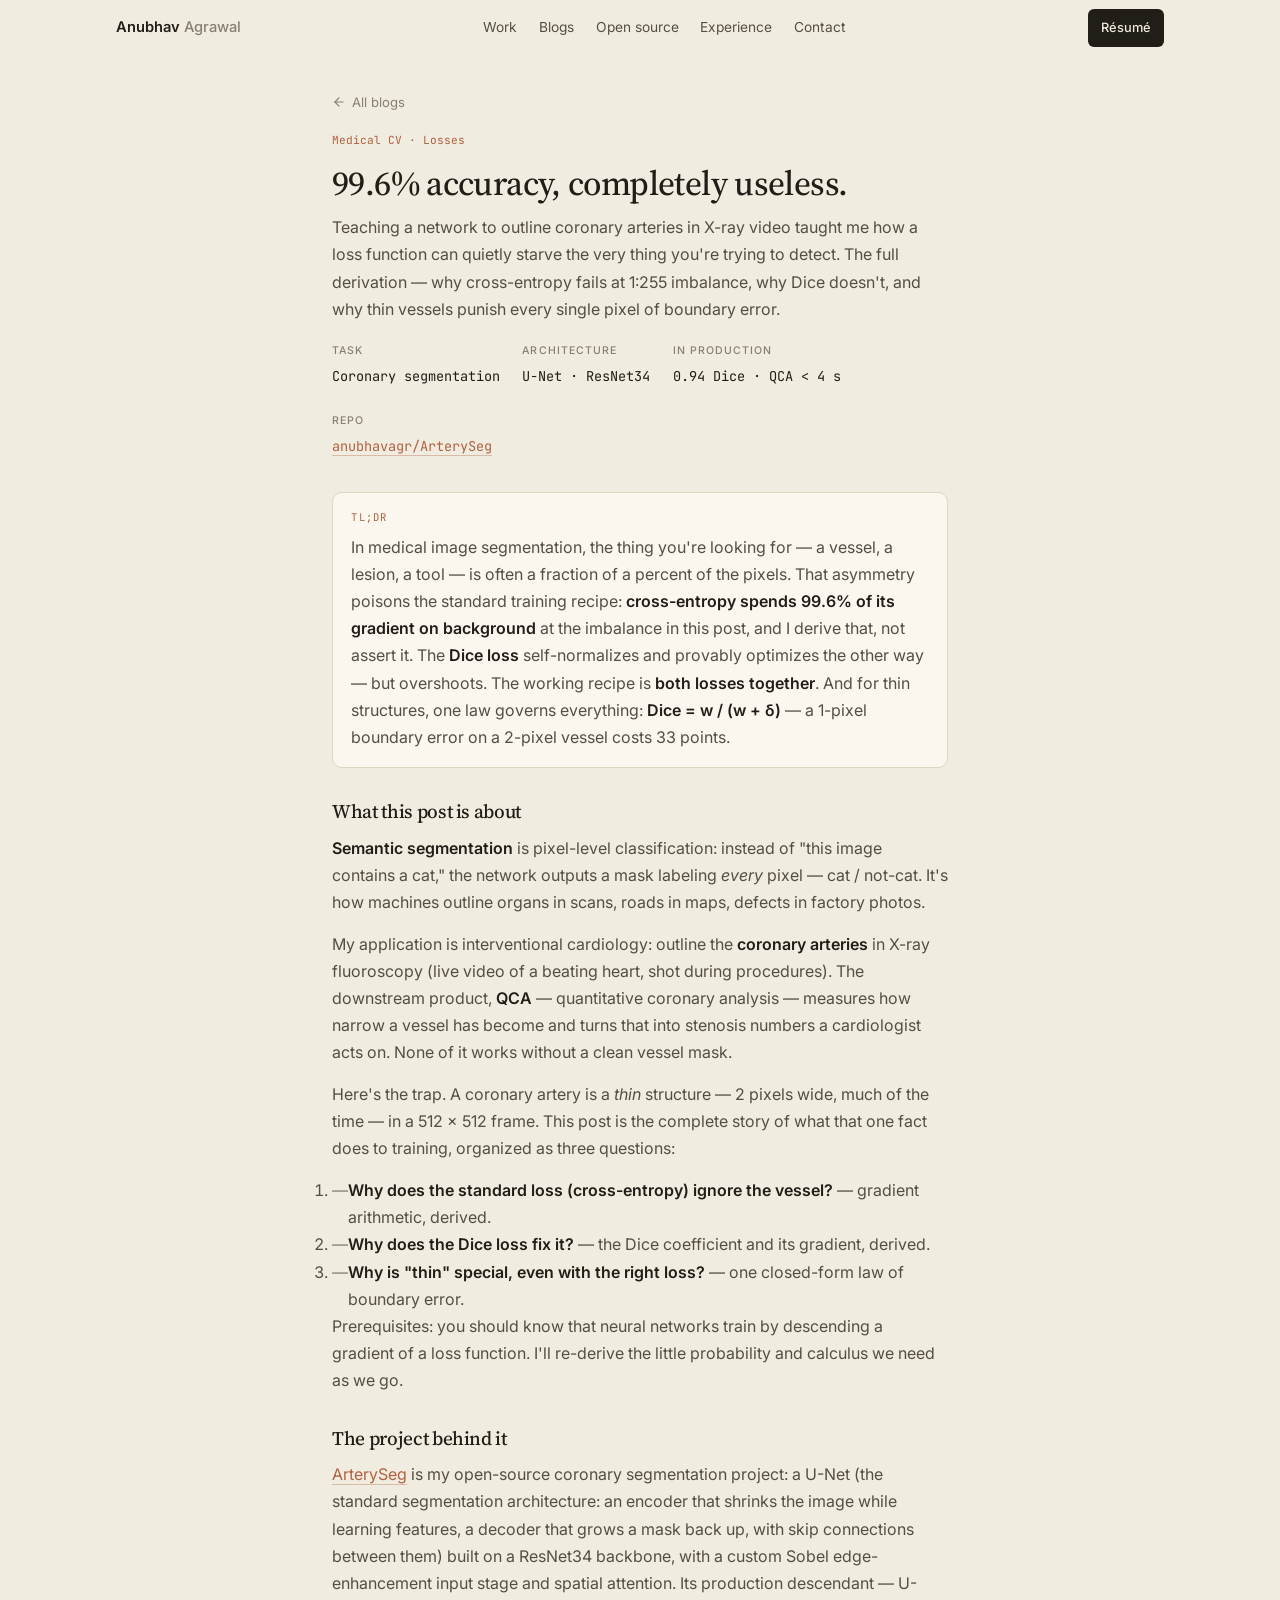
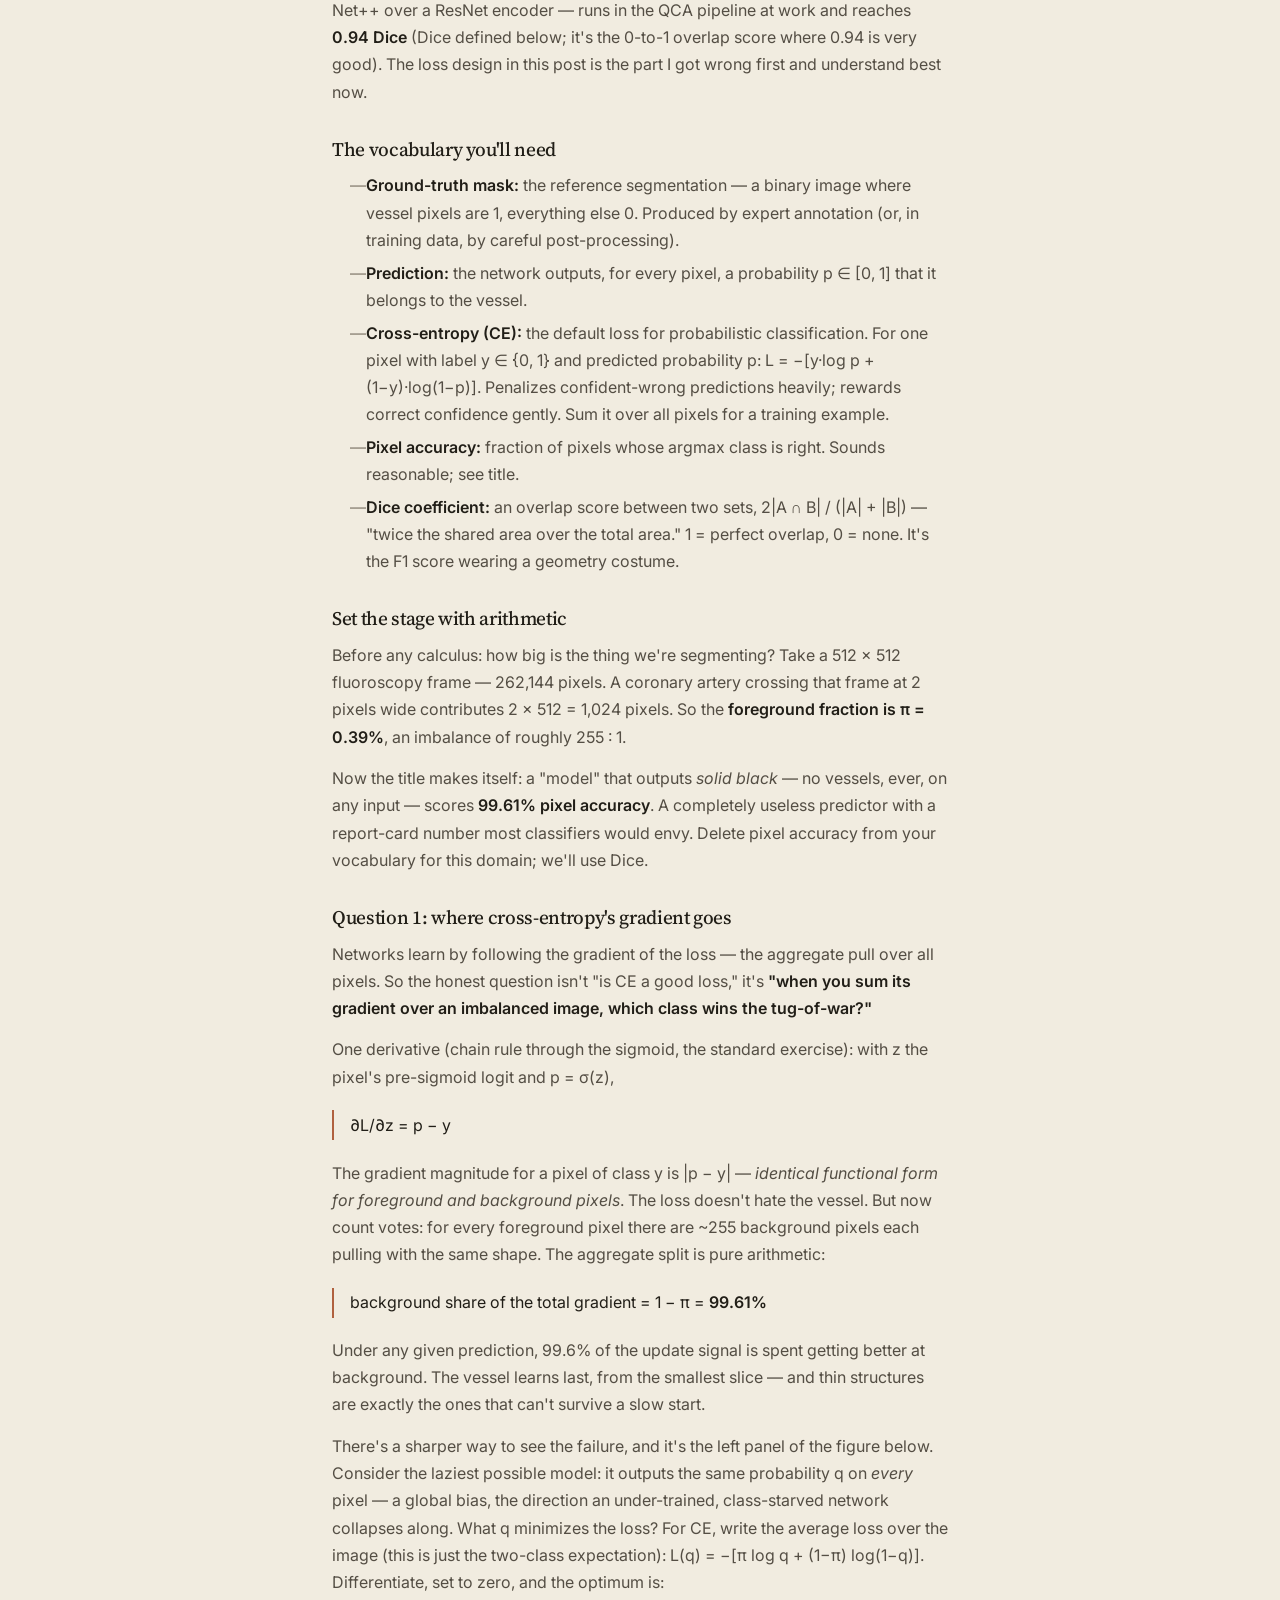
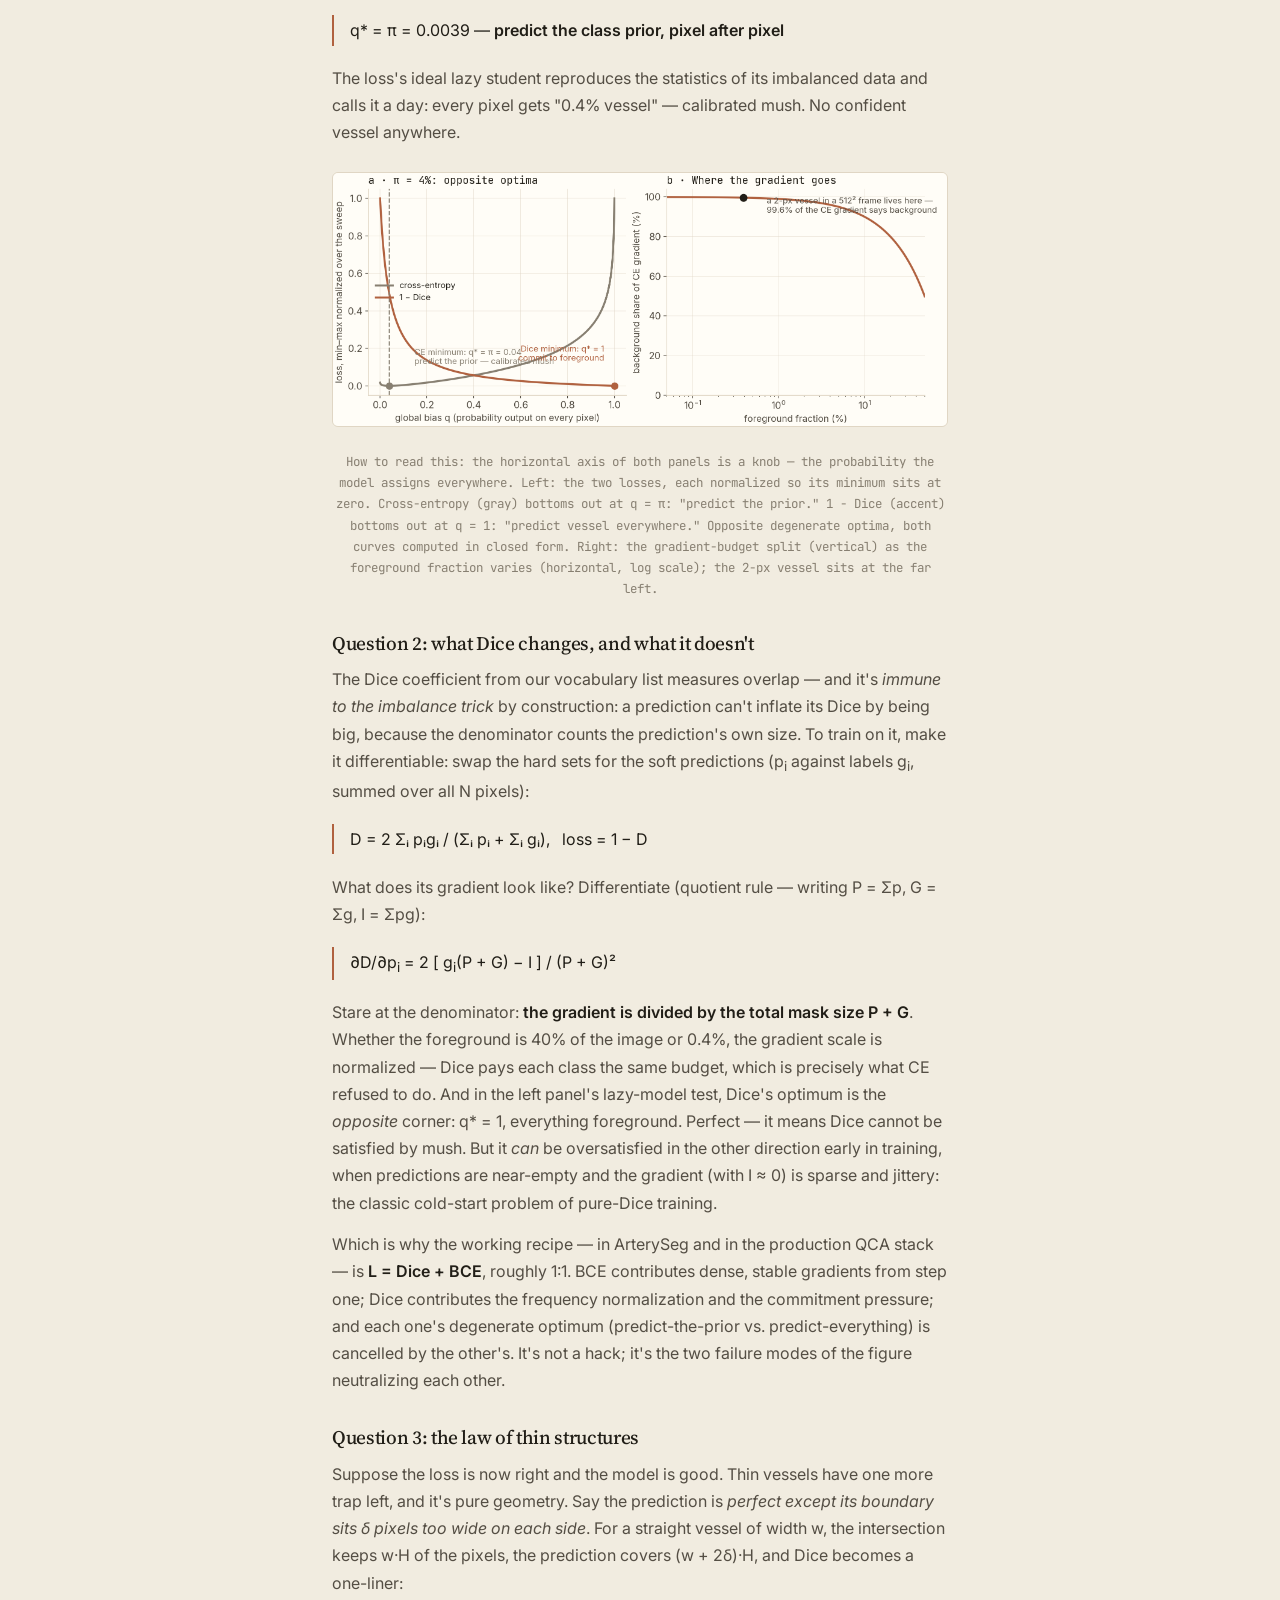
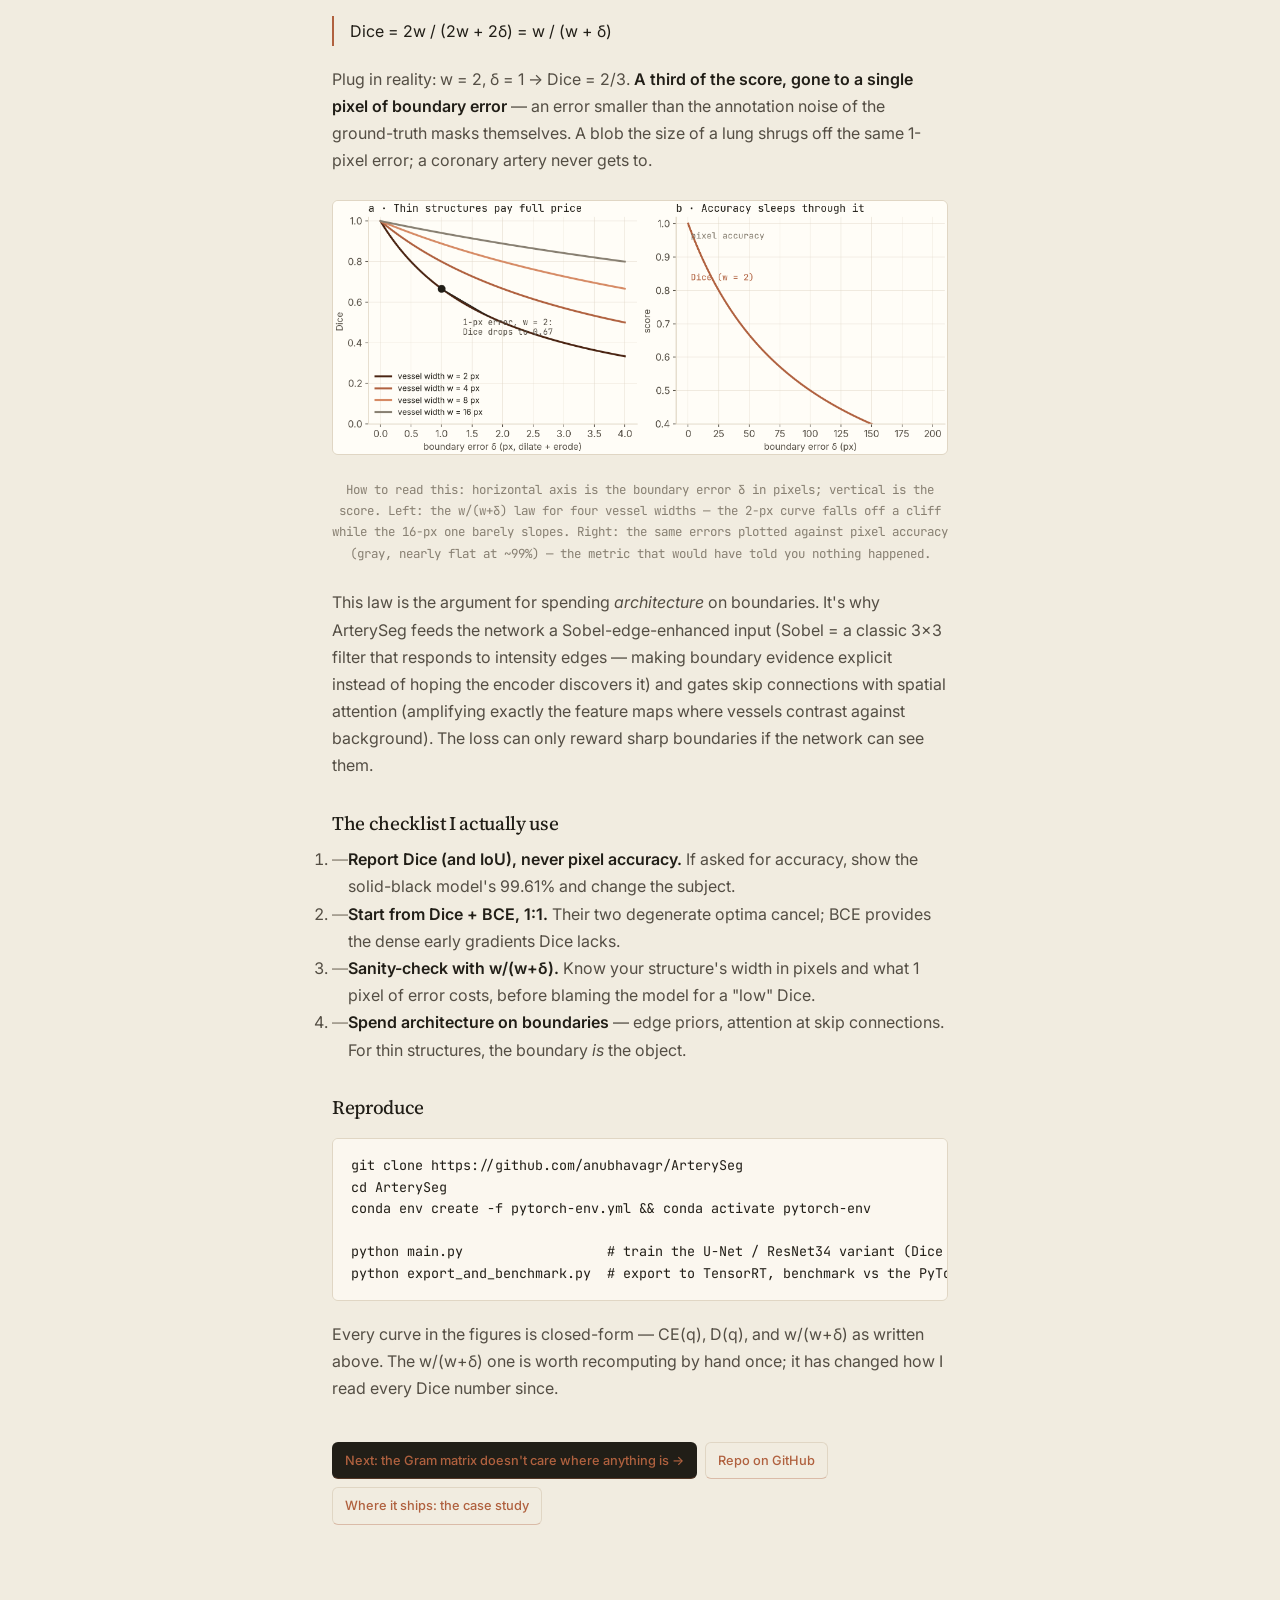
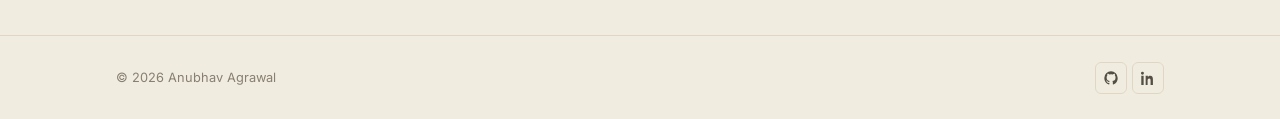
==== commit 83882e28: "site: ipic part 3, editorial redesign, full metadata pass New: What 350,000 files did to ipic (the v" ====
--- a/posts/dice-imbalance.html
+++ b/posts/dice-imbalance.html
@@ -5,11 +5,31 @@
   <meta name="viewport" content="width=device-width, initial-scale=1.0" />
   <title>99.6% accuracy, completely useless. · Anubhav Agrawal</title>
   <meta name="description" content="Why the standard loss function fails on medical image segmentation, derived from zero: class imbalance in cross-entropy, the Dice loss that self-normalizes, and the thin-vessel boundary law that punishes every pixel of error." />
+  <link rel="canonical" href="https://anubhavagr.github.io/posts/dice-imbalance.html" />
+  <meta property="og:type" content="article" />
+  <meta property="og:title" content="99.6% accuracy, completely useless" />
+  <meta property="og:description" content="Why the standard loss function fails on medical image segmentation, derived from zero: class imbalance in cross-entropy, the Dice loss that self-normalizes, and the thin-vessel boundary law that punishes every pixel of error." />
+  <meta property="og:url" content="https://anubhavagr.github.io/posts/dice-imbalance.html" />
+  <meta property="og:image" content="https://anubhavagr.github.io/assets/img/posts/dice-imbalance/ce_vs_dice.png" />
+  <meta name="twitter:card" content="summary_large_image" />
+  <script type="application/ld+json">
+  {
+    "@context": "https://schema.org",
+    "@type": "BlogPosting",
+    "headline": "99.6% accuracy, completely useless",
+    "description": "Why the standard loss function fails on medical image segmentation, derived from zero: class imbalance in cross-entropy, the Dice loss that self-normalizes, and the thin-vessel boundary law that punishes every pixel of error.",
+    "datePublished": "2026-08",
+    "author": { "@type": "Person", "name": "Anubhav Agrawal", "url": "https://anubhavagr.github.io/" },
+    "publisher": { "@type": "Person", "name": "Anubhav Agrawal" },
+    "mainEntityOfPage": "https://anubhavagr.github.io/posts/dice-imbalance.html",
+    "image": "https://anubhavagr.github.io/assets/img/posts/dice-imbalance/ce_vs_dice.png"
+  }
+  </script>
   <link rel="icon" type="image/svg+xml" href="../assets/img/favicon.svg" />
   <link rel="preconnect" href="https://fonts.googleapis.com" />
   <link rel="preconnect" href="https://fonts.gstatic.com" crossorigin />
   <link href="https://fonts.googleapis.com/css2?family=Inter:wght@400;500;600&family=JetBrains+Mono:wght@400;500&family=Source+Serif+4:opsz,wght@8..60,400;8..60,500;8..60,600&display=swap" rel="stylesheet" />
-  <link rel="stylesheet" href="../assets/css/styles.css?v=3" />
+  <link rel="stylesheet" href="../assets/css/styles.css?v=5" />
 </head>
 <body>
   <header class="nav" id="nav">
@@ -19,7 +39,7 @@
       </a>
       <nav class="nav__links" id="nav-links" aria-label="Primary">
         <a href="../index.html#work">Work</a>
-        <a href="../index.html#blog">Blog</a>
+        <a href="../index.html#blog">Blogs</a>
         <a href="../index.html#lab">Open source</a>
         <a href="../index.html#experience">Experience</a>
         <a href="../index.html#contact">Contact</a>
@@ -36,7 +56,7 @@
         <div class="article__head">
           <a class="back" href="../index.html#blog">
             <svg viewBox="0 0 24 24" fill="none" stroke="currentColor" stroke-width="2" stroke-linecap="round" stroke-linejoin="round"><line x1="19" y1="12" x2="5" y2="12"/><polyline points="12 19 5 12 12 5"/></svg>
-            All posts
+            All blogs
           </a>
           <span class="card__tag">Medical CV · Losses</span>
           <h1 style="margin-top:.8rem;">99.6% accuracy, completely useless.</h1>
@@ -267,7 +287,7 @@
           <p style="margin-top:2.5rem; display:flex; flex-wrap:wrap; gap:.5rem;">
             <a class="btn btn--primary btn--sm" href="gram-matrix.html">Next: the Gram matrix doesn't care where anything is →</a>
             <a class="btn btn--ghost btn--sm" href="https://github.com/anubhavagr/ArterySeg" target="_blank" rel="noopener">Repo on GitHub</a>
-            <a class="btn btn--ghost btn--sm" href="../projects/aimag.html">Where it ships: the AIMAG case study</a>
+            <a class="btn btn--ghost btn--sm" href="../projects/xray-superres.html">Where it ships: the case study</a>
           </p>
         </div>
       </div>
@@ -292,6 +312,6 @@
     <svg viewBox="0 0 24 24" fill="none" stroke="currentColor" stroke-width="2" stroke-linecap="round" stroke-linejoin="round"><line x1="12" y1="19" x2="12" y2="5"/><polyline points="5 12 12 5 19 12"/></svg>
   </button>
 
-  <script src="../assets/js/main.js?v=3"></script>
+  <script src="../assets/js/main.js?v=6"></script>
 </body>
 </html>
--- a/assets/css/styles.css
+++ b/assets/css/styles.css
@@ -9,7 +9,7 @@
   --font-serif: "Source Serif 4", Georgia, "Times New Roman", serif;
   --font-mono: "JetBrains Mono", ui-monospace, "SF Mono", Menlo, monospace;
 
-  --wrap: 780px;
+  --wrap: 1120px;
   --gutter: clamp(1.25rem, 5vw, 2.25rem);
   --measure: 64ch;
 
@@ -29,13 +29,13 @@
   --r-sm: 6px;
   --r-md: 10px;
   --r-lg: 14px;
-  --ease: cubic-bezier(0.4, 0, 0.2, 1);
+  --ease: cubic-bezier(0.16, 1, 0.3, 1);
 }
 
 /* ----------------------------------------------------------------- Reset */
 *, *::before, *::after { box-sizing: border-box; }
 * { margin: 0; padding: 0; }
-html { -webkit-text-size-adjust: 100%; scroll-behavior: smooth; }
+html { -webkit-text-size-adjust: 100%; scroll-behavior: smooth; scroll-padding-top: 76px; }
 @media (prefers-reduced-motion: reduce) {
   html { scroll-behavior: auto; }
   *, *::before, *::after { animation-duration: .001ms !important; transition-duration: .001ms !important; }
@@ -136,18 +136,34 @@
 .text-link:hover { color: var(--accent); border-bottom-color: var(--accent); }
 
 /* ----------------------------------------------------------------- Wrap / main */
-.wrap { max-width: var(--wrap); margin-inline: auto; padding: clamp(4.5rem, 10vh, 6rem) var(--gutter) 1rem; }
+.wrap { max-width: var(--wrap); margin-inline: auto; padding: clamp(5.5rem, 13vh, 7.5rem) var(--gutter) 1rem; }
+
+/* Two-column shell: sticky orientation rail + content stream. The rail keeps
+   the site map and contact visible for the whole scroll; the content column
+   carries the sections. Collapses to the single column below 980px. */
+.layout {
+  display: grid;
+  grid-template-columns: 290px minmax(0, 1fr);
+  gap: clamp(2.5rem, 5vw, 4.5rem);
+  align-items: start;
+}
+.rail { position: sticky; top: 5.25rem; }
+.content { min-width: 0; }
+@media (max-width: 980px) {
+  .layout { display: block; }
+  .rail { position: static; margin-bottom: 1rem; border-bottom: 1px solid var(--border-soft); padding-bottom: 2rem; }
+}
 
 /* ----------------------------------------------------------------- Identity */
-.identity { margin-bottom: 2.5rem; }
+.identity { margin-bottom: 3.25rem; }
 .identity__status {
   display: inline-flex; align-items: center; gap: 0.5rem;
   font-family: var(--font-mono); font-size: 0.74rem; color: var(--text-mute);
   margin-bottom: 0.85rem;
 }
 .identity__status .dot { width: 6px; height: 6px; border-radius: 50%; background: var(--accent); display: inline-block; }
-.identity h1 { font-size: clamp(1.9rem, 1.5rem + 1.4vw, 2.3rem); margin-bottom: 0.5rem; }
-.identity__role { color: var(--text-soft); font-size: 1.04rem; max-width: var(--measure); margin-bottom: 1rem; }
+.identity h1 { font-size: clamp(1.55rem, 1.35rem + 1vw, 1.85rem); line-height: 1.15; letter-spacing: -0.015em; margin-bottom: 0.55rem; }
+.identity__role { color: var(--text-soft); font-size: 0.98rem; line-height: 1.6; max-width: 44ch; margin-bottom: 0.9rem; }
 .identity__contact { display: flex; flex-wrap: wrap; gap: 0.4rem 1rem; align-items: center; }
 .identity__contact a {
   display: inline-flex; align-items: center; gap: 0.4rem;
@@ -157,10 +173,55 @@
 .identity__contact a:hover { color: var(--accent); }
 .identity__contact svg { width: 14px; height: 14px; opacity: 0.85; }
 
+/* Site index: explicit nav buttons — bordered, arrowed, unmistakably clickable */
+.identity__index-label {
+  font-family: var(--font-mono); font-size: 0.66rem; font-weight: 500;
+  letter-spacing: 0.12em; text-transform: uppercase;
+  color: var(--text-mute); margin: 1.5rem 0 0.6rem;
+}
+.identity__index { display: grid; gap: 0.45rem; margin: 0 0 1.4rem; }
+.identity__index a {
+  display: grid; grid-template-columns: auto 1fr auto; align-items: center; gap: 0.7rem;
+  padding: 0.68rem 0.85rem;
+  background: var(--bg-elev); border: 1px solid var(--border); border-radius: var(--r-md);
+  font-size: 0.88rem; cursor: pointer;
+  transition: border-color 0.2s var(--ease), background 0.2s var(--ease), transform 0.2s var(--ease);
+}
+.identity__index a b {
+  font-family: var(--font-mono); font-size: 0.66rem; font-weight: 500;
+  color: var(--accent);
+}
+.identity__index a span { color: var(--text); font-weight: 500; line-height: 1.35; }
+.identity__index a em {
+  font-style: normal; font-family: var(--font-mono); font-size: 0.78rem;
+  color: var(--text-mute);
+  transition: color 0.2s var(--ease), transform 0.2s var(--ease);
+}
+.identity__index a:hover {
+  border-color: color-mix(in srgb, var(--accent) 45%, var(--border));
+  background: var(--bg-subtle); transform: translateY(-1px);
+}
+.identity__index a:hover em { color: var(--accent); transform: translateX(2px); }
+.identity__index a:focus-visible { outline: 2px solid var(--accent); outline-offset: 2px; }
+.identity__index a.active {
+  border-color: var(--accent); background: var(--accent-tint);
+}
+.identity__index a.active em { color: var(--accent); }
+
+.identity__cta { display: flex; align-items: center; gap: 0.5rem; flex-wrap: wrap; }
+.identity__stats {
+  font-family: var(--font-mono); font-size: 0.72rem; color: var(--text-mute);
+  margin: 0.9rem 0 0;
+}
+
+/* First-visit pacing: long lists start folded, expand on demand */
+#posts-grid.is-collapsed .post-row:nth-child(n+5) { display: none; }
+.posts-toggle { margin-top: 1.1rem; }
+
 /* Lead intro + stats */
 .lead {
   display: flex; gap: 1.25rem; align-items: flex-start;
-  padding: 1.1rem 1.2rem; margin-bottom: 3rem;
+  padding: 1.1rem 1.2rem; margin-bottom: 3.5rem;
   background: var(--bg-elev); border: 1px solid var(--border);
   border-left: 3px solid var(--accent);
   border-radius: var(--r-md);
@@ -180,11 +241,11 @@
 }
 
 /* ----------------------------------------------------------------- Sections */
-.section { padding-block: 2.5rem 0; }
-.section + .section { border-top: 1px solid var(--border); }
-.section__head { margin-bottom: 1.6rem; }
+.section { padding-block: 3.25rem 0.5rem; }
+.section + .section { border-top: 1px solid var(--border-soft); }
+.section__head { margin-bottom: 2rem; }
 .section__title {
-  font-size: clamp(1.25rem, 1.05rem + 0.8vw, 1.45rem);
+  font-size: clamp(1.45rem, 1.2rem + 1vw, 1.7rem);
   display: flex; align-items: baseline; gap: 0.7rem;
 }
 .section__title .kicker {
@@ -205,11 +266,10 @@
   padding: 1.2rem 1.25rem 1.1rem;
   background: var(--bg-elev);
   border: 1px solid var(--border);
-  border-top: 2px solid var(--accent);
   border-radius: var(--r-md);
-  transition: transform 0.2s var(--ease), box-shadow 0.2s var(--ease), border-color 0.2s var(--ease);
-}
-.case-card:hover { transform: translateY(-2px); box-shadow: 0 12px 28px -18px color-mix(in srgb, var(--accent) 70%, transparent); }
+  transition: transform 0.25s var(--ease), box-shadow 0.25s var(--ease), border-color 0.25s var(--ease);
+}
+.case-card:hover { transform: translateY(-2px); border-color: color-mix(in srgb, var(--accent) 35%, var(--border)); box-shadow: 0 14px 30px -20px color-mix(in srgb, var(--accent) 55%, transparent); }
 .case-card__tag {
   align-self: flex-start;
   font-family: var(--font-mono); font-size: 0.64rem; letter-spacing: 0.08em; text-transform: uppercase;
@@ -226,12 +286,36 @@
 .case-card__meta b { color: var(--text); font-weight: 600; }
 .case-card__arrow { font-family: var(--font-mono); font-size: 0.74rem; color: var(--accent); margin-top: 0.15rem; }
 
+/* Featured case study: full-width band, not a lonely grid card */
+.case-card--featured { padding: 1.55rem 1.7rem 1.4rem; border-left: 3px solid var(--accent); }
+#work-grid { display: grid; gap: 1.1rem; }
+.case-card--featured h3 {
+  font-family: var(--font-serif); font-weight: 500;
+  font-size: clamp(1.3rem, 1.1rem + 1vw, 1.55rem);
+  line-height: 1.28; letter-spacing: -0.012em;
+}
+.case-card--featured p { font-size: 0.95rem; max-width: 68ch; margin-top: 0.45rem; }
+.case-card__kpis {
+  display: grid; grid-template-columns: repeat(4, 1fr); gap: 1rem;
+  margin-top: 1.15rem; padding-top: 1.15rem; border-top: 1px solid var(--border-soft);
+}
+.case-card__kpis div b {
+  display: block; font-family: var(--font-serif); font-weight: 500;
+  font-size: 1.55rem; line-height: 1.1; letter-spacing: -0.015em; color: var(--text);
+}
+.case-card__kpis div span {
+  font-family: var(--font-mono); font-size: 0.66rem;
+  text-transform: uppercase; letter-spacing: 0.07em; color: var(--text-mute);
+}
+.case-card--featured .case-card__arrow { display: inline-block; margin-top: 1.05rem; }
+@media (max-width: 620px) { .case-card__kpis { grid-template-columns: 1fr 1fr; } }
+
 /* chips + project cards */
 .chips { display: flex; flex-wrap: wrap; gap: 0.3rem; margin-top: 0.6rem; }
 .chip {
   font-family: var(--font-mono); font-size: 0.68rem;
-  padding: 0.12rem 0.45rem; border-radius: var(--r-sm);
-  color: var(--text-mute);
+  padding: 0.14rem 0.5rem; border-radius: var(--r-sm);
+  color: var(--text-soft); background: var(--bg-elev);
   border: 1px solid var(--border);
 }
 
@@ -261,7 +345,8 @@
   transition: transform 0.4s var(--ease);
 }
 .lab-card:hover .lab-card__media img { transform: scale(1.025); }
-.lab-card__body { display: flex; flex-direction: column; gap: 0.45rem; padding: 1.15rem 1.25rem 1.1rem; }
+.lab-card__body { display: flex; flex-direction: column; gap: 0.45rem; padding: 1.15rem 1.25rem 1.1rem; background: var(--bg-subtle); }
+.lab-card:hover .lab-card__body { background: var(--bg-elev); }
 .lab-card__repo {
   font-family: var(--font-mono); font-size: 0.7rem; letter-spacing: 0.04em;
   color: var(--accent); text-transform: uppercase;
@@ -277,7 +362,7 @@
 .proj-card {
   position: relative; display: block;
   padding: 1.05rem 1.1rem 1rem;
-  background: var(--bg-elev);
+  background: var(--bg-subtle);
   border: 1px solid var(--border);
   border-radius: var(--r-md);
   overflow: hidden;
@@ -288,7 +373,7 @@
   background: var(--accent); transform: scaleX(0); transform-origin: left;
   transition: transform 0.25s var(--ease);
 }
-.proj-card:hover { transform: translateY(-2px); box-shadow: 0 12px 28px -18px color-mix(in srgb, var(--accent) 60%, transparent); }
+.proj-card:hover { transform: translateY(-2px); background: var(--bg-elev); border-color: color-mix(in srgb, var(--accent) 40%, var(--border)); box-shadow: 0 14px 30px -20px color-mix(in srgb, var(--accent) 60%, transparent); }
 .proj-card:hover::before { transform: scaleX(1); }
 .proj-card__top { display: flex; align-items: baseline; justify-content: space-between; gap: 0.6rem; }
 .proj-card h3 { font-size: 0.96rem; }
@@ -313,7 +398,7 @@
 }
 .post-row__date { font-family: var(--font-mono); font-size: 0.68rem; color: var(--text-mute); }
 .post-row__body h3 {
-  font-family: var(--font-serif); font-weight: 500; font-size: 1.18rem;
+  font-family: var(--font-serif); font-weight: 500; font-size: 1.24rem;
   line-height: 1.32; letter-spacing: -0.01em;
   display: flex; align-items: baseline; justify-content: space-between; gap: 1rem;
   transition: color 0.2s var(--ease);
@@ -461,3 +546,10 @@
 .top-btn svg { width: 16px; height: 16px; }
 
 .sr-only { position: absolute; width: 1px; height: 1px; padding: 0; margin: -1px; overflow: hidden; clip: rect(0,0,0,0); white-space: nowrap; border: 0; }
+.skip-link {
+  position: absolute; left: var(--gutter); top: 0.5rem; z-index: 100;
+  background: var(--text); color: var(--bg);
+  padding: 0.45rem 0.8rem; border-radius: var(--r-sm); font-size: 0.85rem;
+  transform: translateY(-300%); transition: transform 0.2s var(--ease);
+}
+.skip-link:focus { transform: translateY(0); }
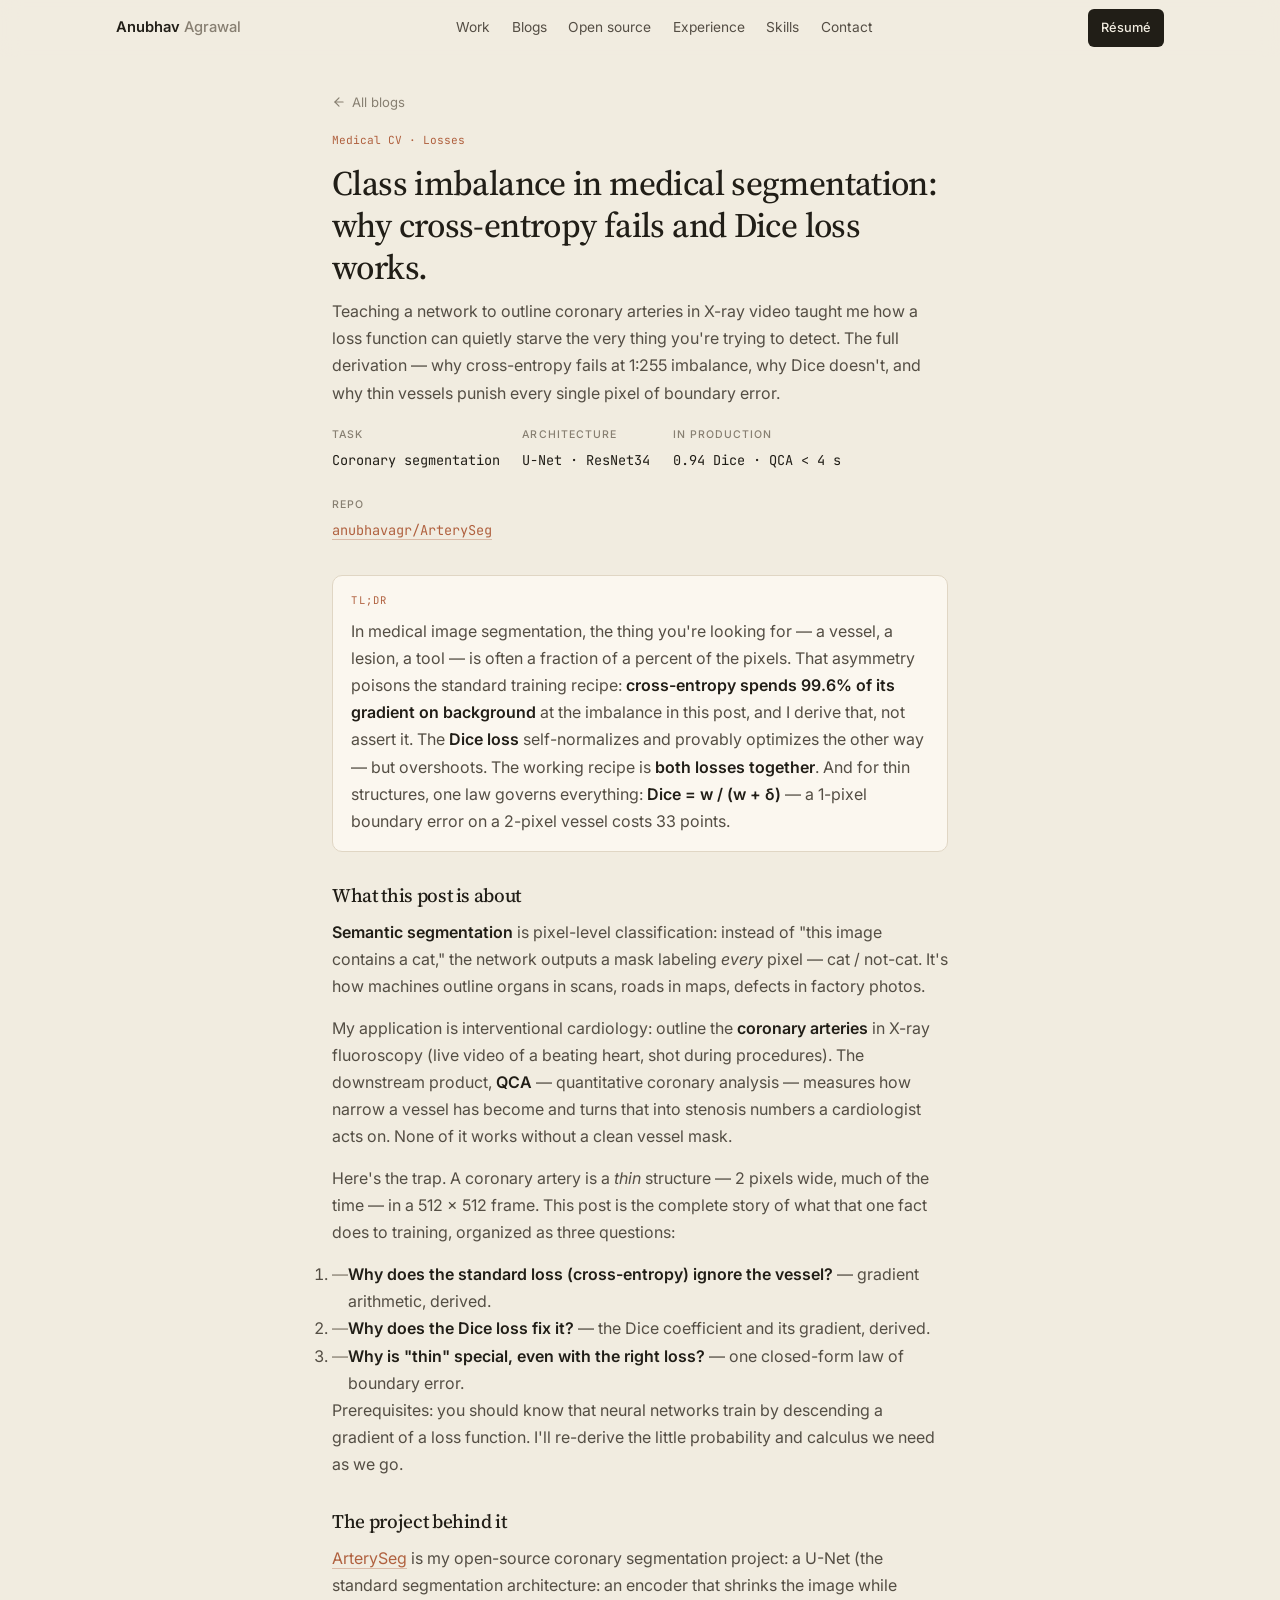
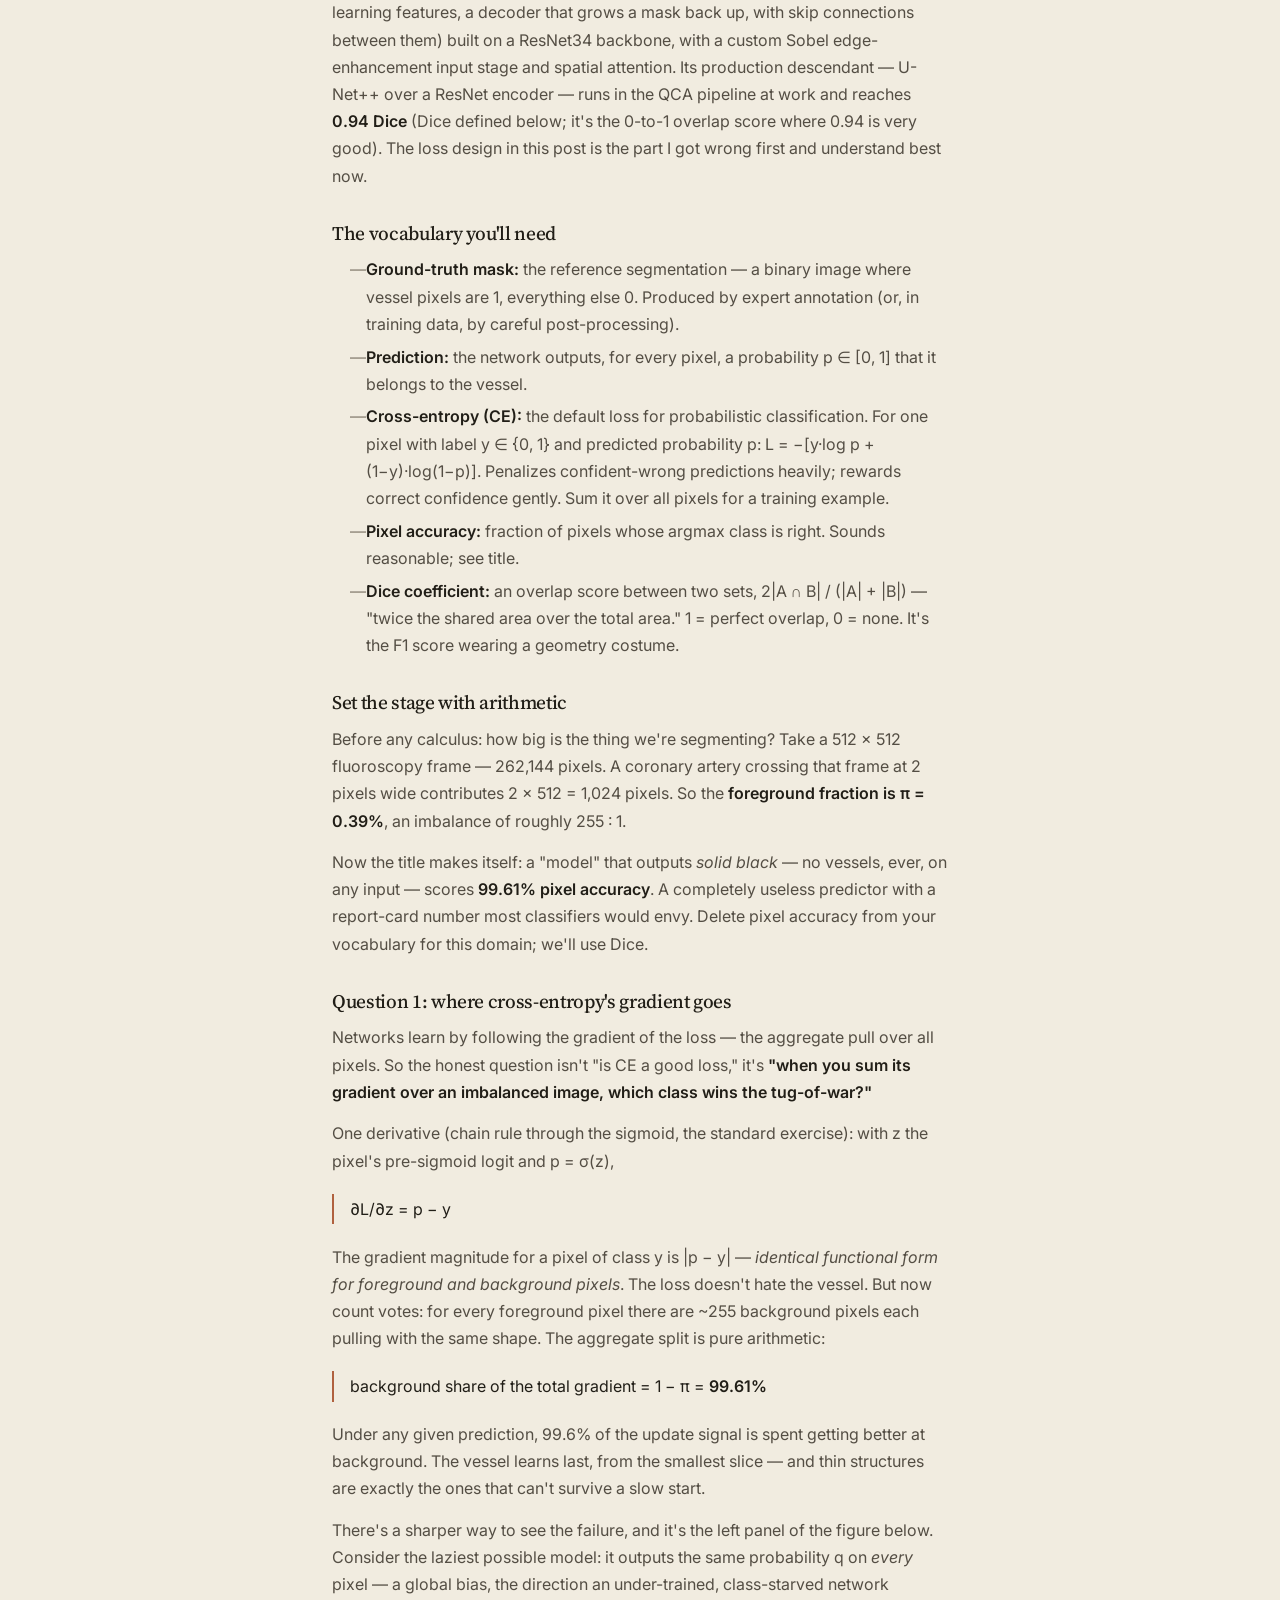
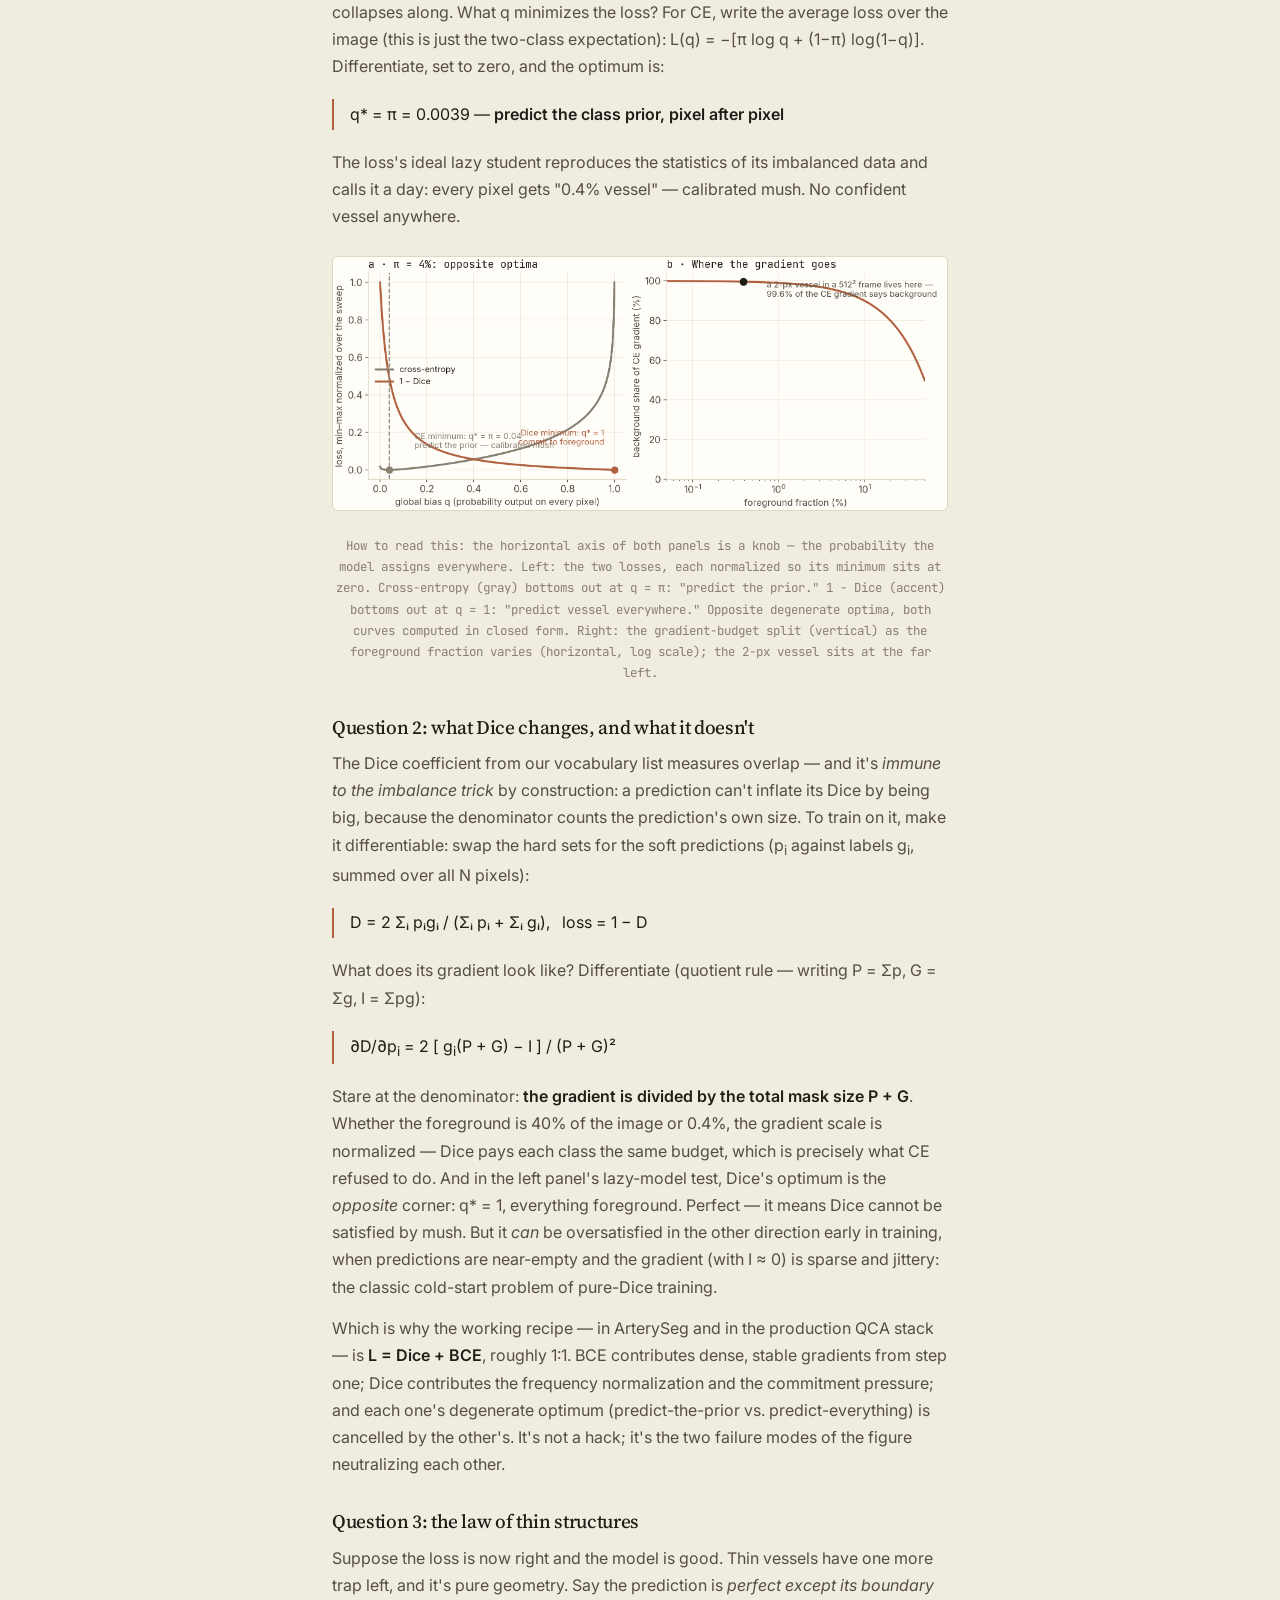
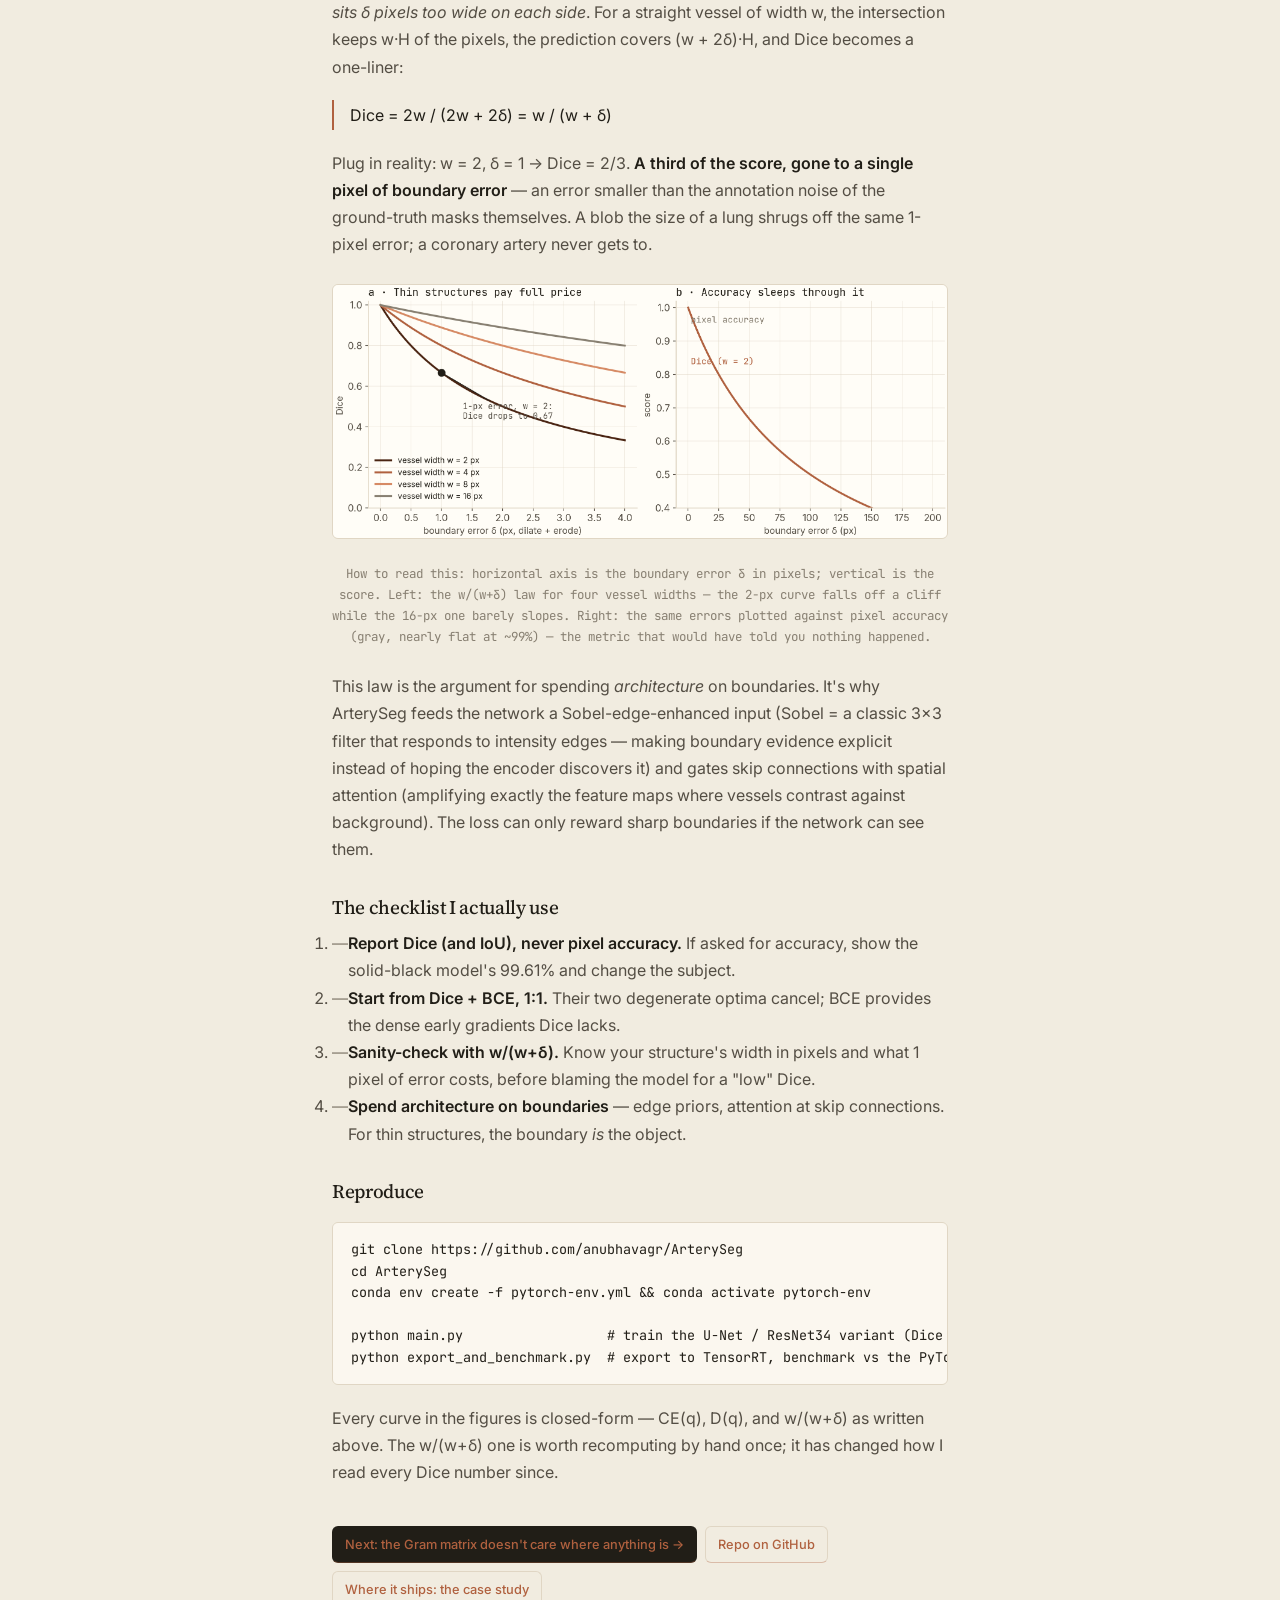
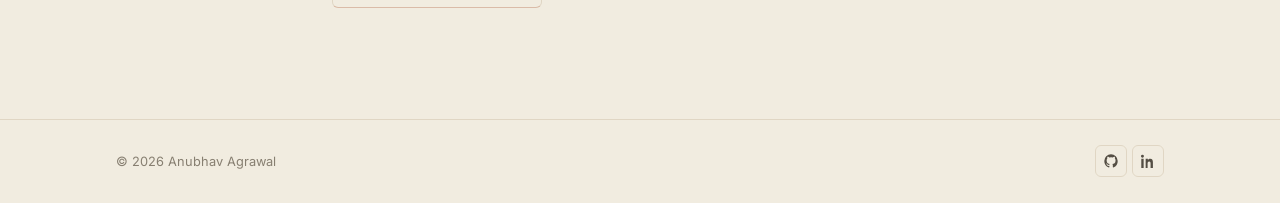
==== commit 36dd36cf: "site: editorial polish pass, section reorder, SEO titles Blogs first, case studies third; context su" ====
--- a/posts/dice-imbalance.html
+++ b/posts/dice-imbalance.html
@@ -3,11 +3,11 @@
 <head>
   <meta charset="UTF-8" />
   <meta name="viewport" content="width=device-width, initial-scale=1.0" />
-  <title>99.6% accuracy, completely useless. · Anubhav Agrawal</title>
+  <title>Class imbalance in medical segmentation: why cross-entropy fails and Dice loss works · Anubhav Agrawal</title>
   <meta name="description" content="Why the standard loss function fails on medical image segmentation, derived from zero: class imbalance in cross-entropy, the Dice loss that self-normalizes, and the thin-vessel boundary law that punishes every pixel of error." />
   <link rel="canonical" href="https://anubhavagr.github.io/posts/dice-imbalance.html" />
   <meta property="og:type" content="article" />
-  <meta property="og:title" content="99.6% accuracy, completely useless" />
+  <meta property="og:title" content="Class imbalance in medical segmentation: why cross-entropy fails and Dice loss works" />
   <meta property="og:description" content="Why the standard loss function fails on medical image segmentation, derived from zero: class imbalance in cross-entropy, the Dice loss that self-normalizes, and the thin-vessel boundary law that punishes every pixel of error." />
   <meta property="og:url" content="https://anubhavagr.github.io/posts/dice-imbalance.html" />
   <meta property="og:image" content="https://anubhavagr.github.io/assets/img/posts/dice-imbalance/ce_vs_dice.png" />
@@ -16,7 +16,7 @@
   {
     "@context": "https://schema.org",
     "@type": "BlogPosting",
-    "headline": "99.6% accuracy, completely useless",
+    "headline": "Class imbalance in medical segmentation: why cross-entropy fails and Dice loss works",
     "description": "Why the standard loss function fails on medical image segmentation, derived from zero: class imbalance in cross-entropy, the Dice loss that self-normalizes, and the thin-vessel boundary law that punishes every pixel of error.",
     "datePublished": "2026-08",
     "author": { "@type": "Person", "name": "Anubhav Agrawal", "url": "https://anubhavagr.github.io/" },
@@ -42,6 +42,7 @@
         <a href="../index.html#blog">Blogs</a>
         <a href="../index.html#lab">Open source</a>
         <a href="../index.html#experience">Experience</a>
+        <a href="../index.html#skills">Skills</a>
         <a href="../index.html#contact">Contact</a>
       </nav>
       <div class="nav__cta">
@@ -59,7 +60,7 @@
             All blogs
           </a>
           <span class="card__tag">Medical CV · Losses</span>
-          <h1 style="margin-top:.8rem;">99.6% accuracy, completely useless.</h1>
+          <h1 style="margin-top:.8rem;">Class imbalance in medical segmentation: why cross-entropy fails and Dice loss works.</h1>
           <p class="sub">Teaching a network to outline coronary arteries in X-ray video taught me how a loss function can quietly starve the very thing you're trying to detect. The full derivation — why cross-entropy fails at 1:255 imbalance, why Dice doesn't, and why thin vessels punish every single pixel of boundary error.</p>
 
           <div class="article__meta">
--- a/assets/css/styles.css
+++ b/assets/css/styles.css
@@ -243,6 +243,9 @@
 /* ----------------------------------------------------------------- Sections */
 .section { padding-block: 3.25rem 0.5rem; }
 .section + .section { border-top: 1px solid var(--border-soft); }
+/* The first section in the content column starts flush — the wrap already
+   carries the page's top padding. */
+.content > .section:first-of-type { padding-top: 0; }
 .section__head { margin-bottom: 2rem; }
 .section__title {
   font-size: clamp(1.45rem, 1.2rem + 1vw, 1.7rem);
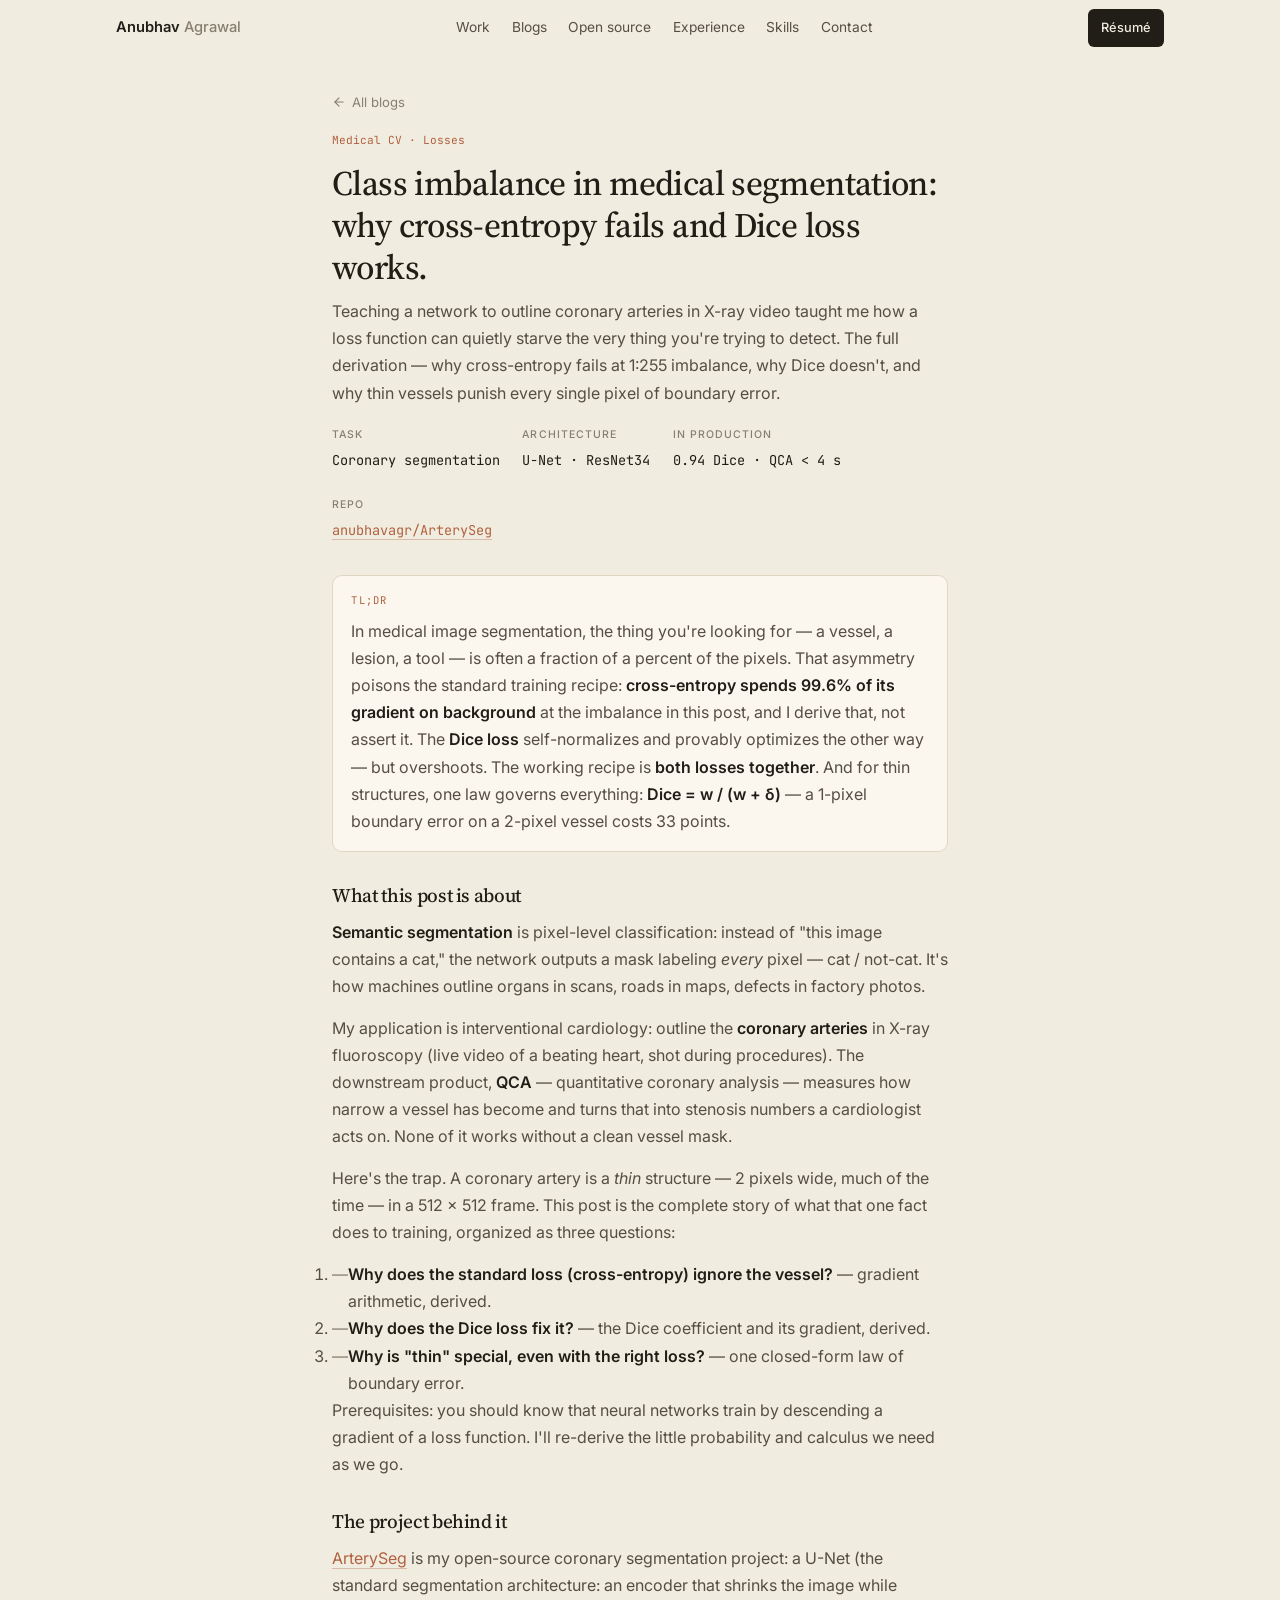
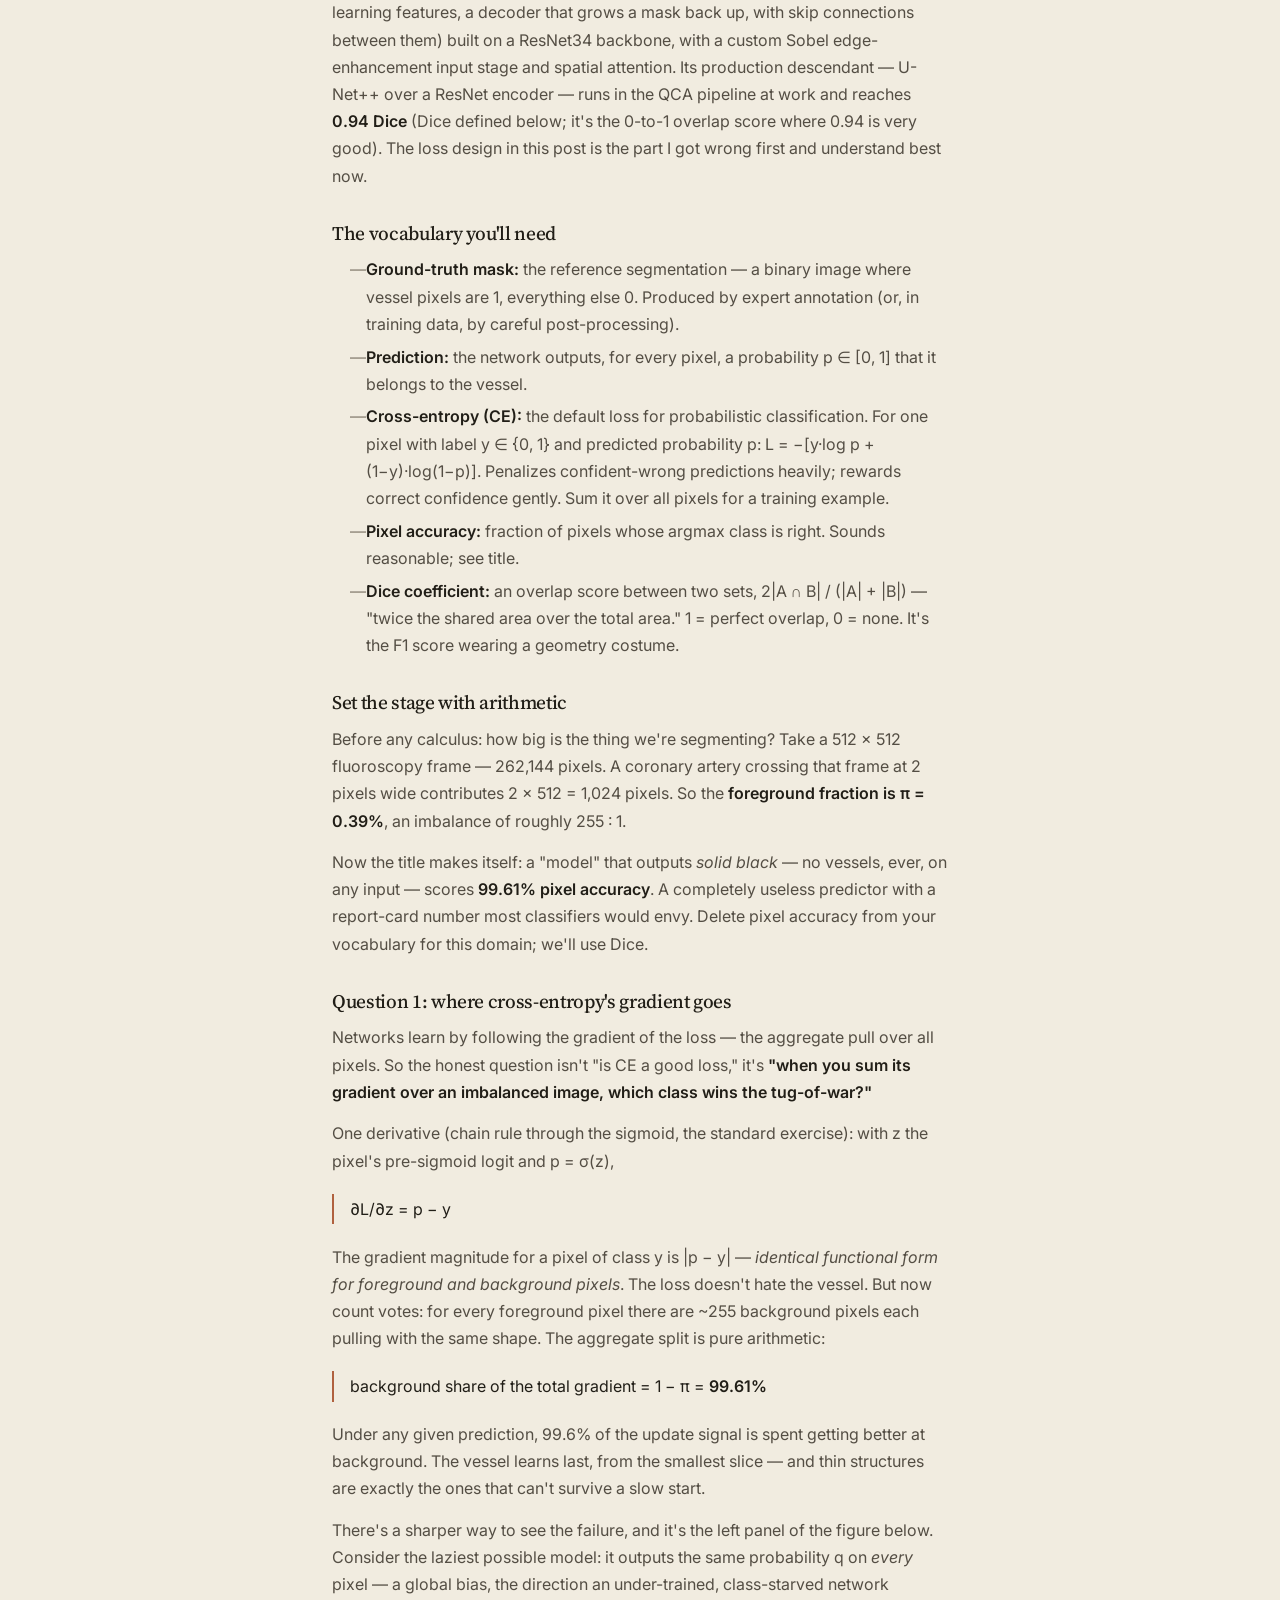
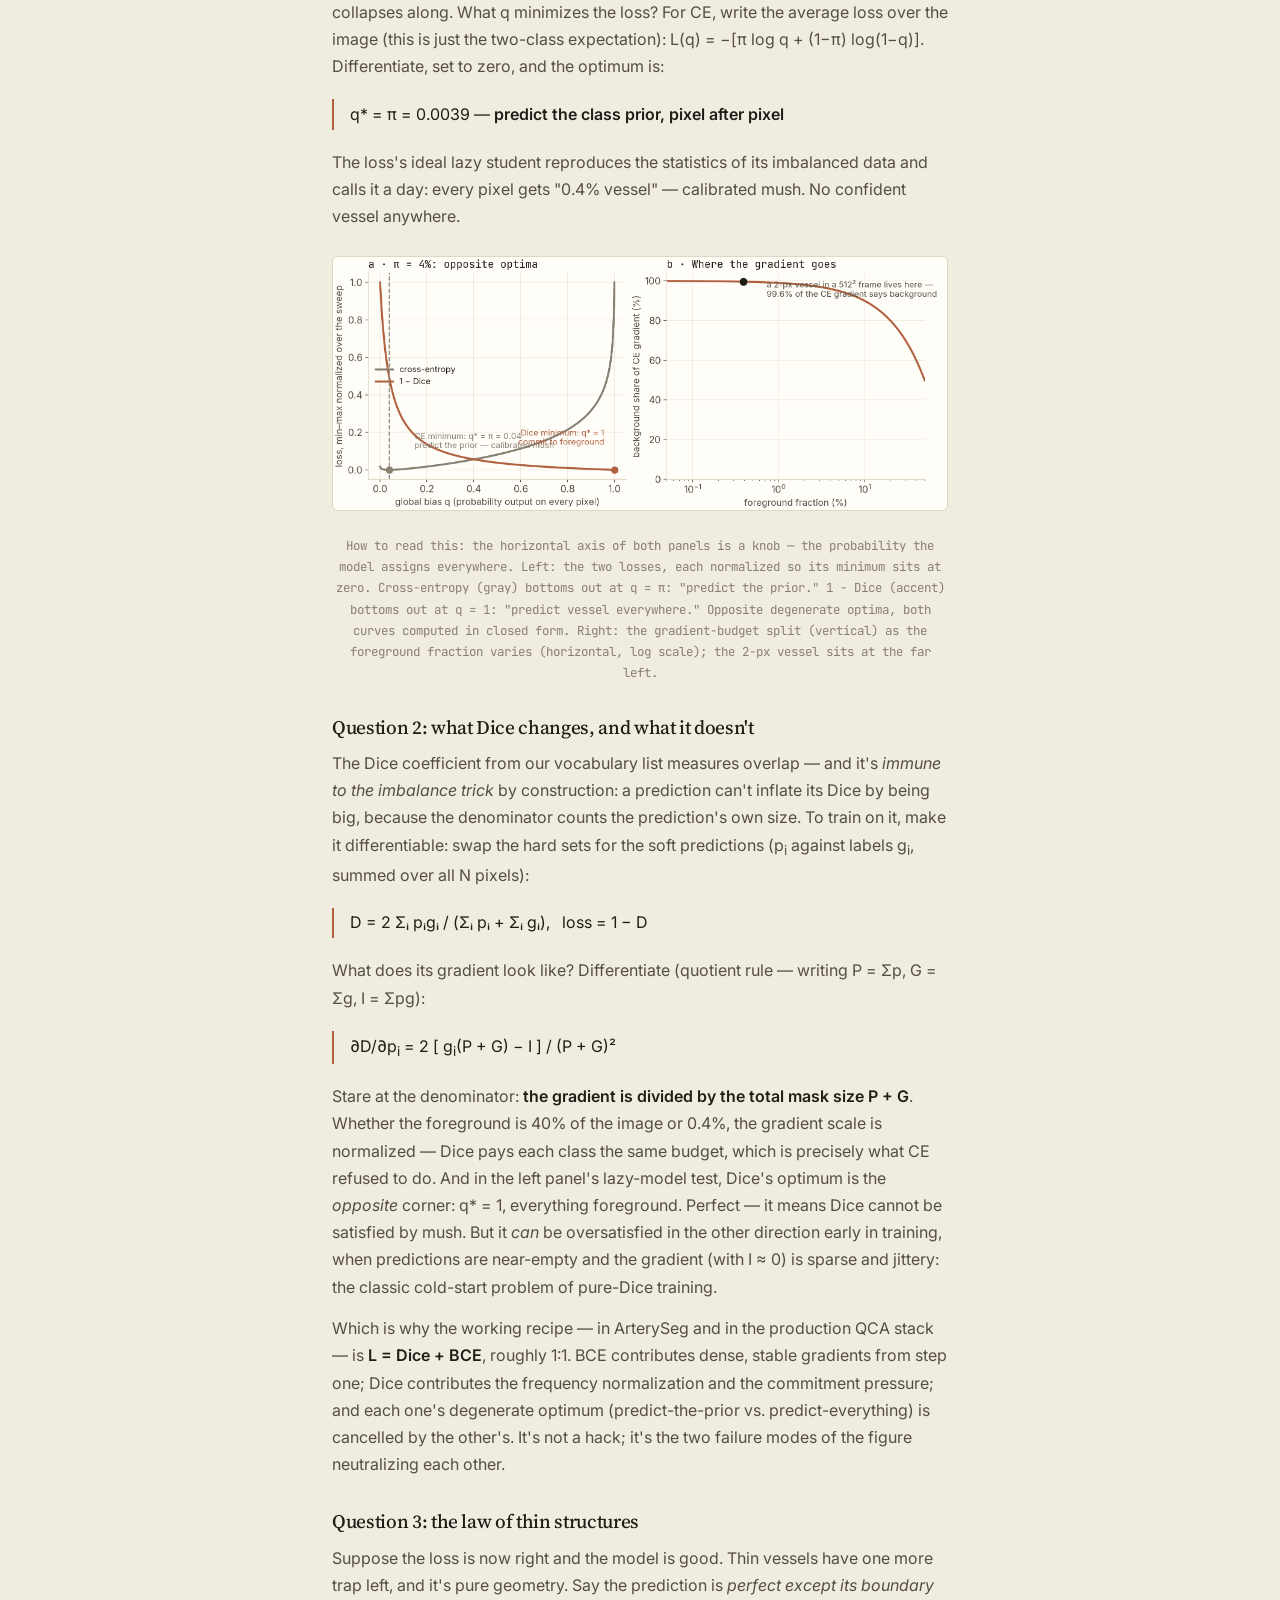
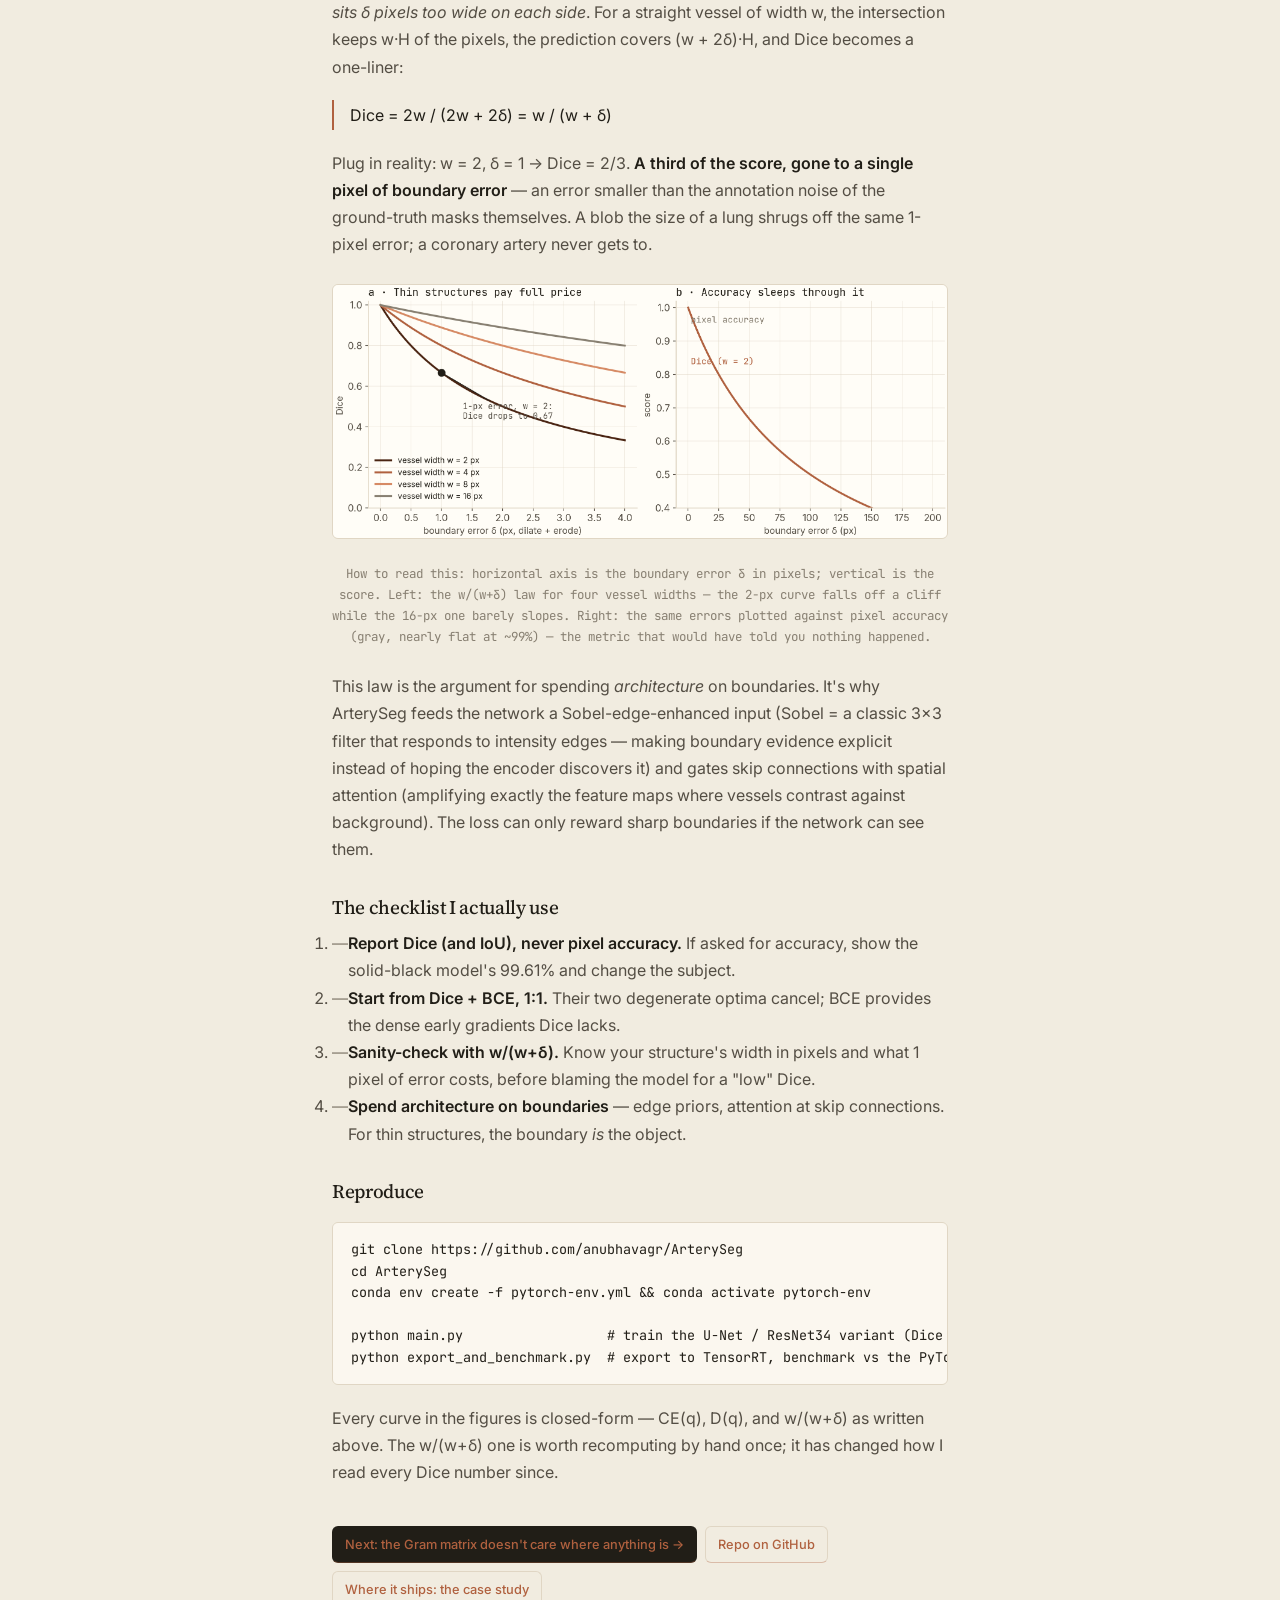
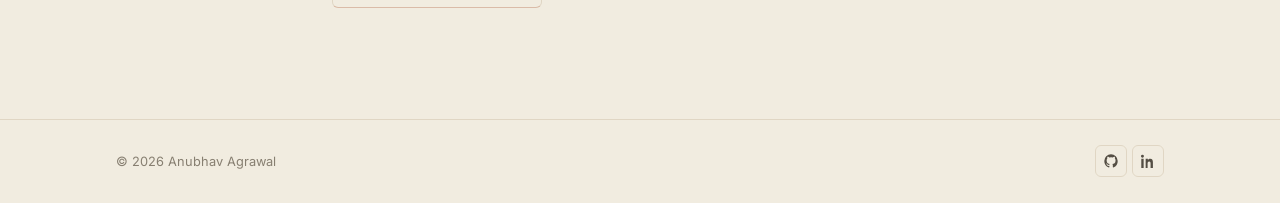
==== commit bb3ea2bf: "site: update LinkedIn URL to custom handle (anubhav-agr) across all pages" ====
--- a/posts/dice-imbalance.html
+++ b/posts/dice-imbalance.html
@@ -302,7 +302,7 @@
         <a href="https://github.com/anubhavagr" target="_blank" rel="noopener" aria-label="GitHub">
           <svg viewBox="0 0 24 24" fill="currentColor"><path d="M12 .5A11.5 11.5 0 0 0 .5 12 11.5 11.5 0 0 0 8.36 23c.6.11.82-.26.82-.58v-2.2c-3.34.73-4.04-1.4-4.04-1.4-.55-1.39-1.34-1.76-1.34-1.76-1.1-.75.08-.73.08-.73 1.2.08 1.84 1.24 1.84 1.24 1.07 1.84 2.81 1.3 3.5.99.1-.78.42-1.3.76-1.6-2.66-.3-5.46-1.33-5.46-5.93 0-1.31.47-2.38 1.23-3.22-.12-.3-.53-1.52.12-3.17 0 0 1.01-.32 3.3 1.23a11.5 11.5 0 0 1 6 0c2.3-1.55 3.3-1.23 3.3-1.23.66 1.65.25 2.87.12 3.17.77.84 1.23 1.91 1.23 3.22 0 4.61-2.8 5.62-5.48 5.92.43.37.81 1.1.81 2.22v3.29c0 .32.22.7.83.58A11.5 11.5 0 0 0 23.5 12 11.5 11.5 0 0 0 12 .5Z"/></svg>
         </a>
-        <a href="https://www.linkedin.com/in/anubhav-agrawal-547a3419b" target="_blank" rel="noopener" aria-label="LinkedIn">
+        <a href="https://www.linkedin.com/in/anubhav-agr/" target="_blank" rel="noopener" aria-label="LinkedIn">
           <svg viewBox="0 0 24 24" fill="currentColor"><path d="M4.98 3.5A2.5 2.5 0 1 1 0 3.5a2.5 2.5 0 0 1 4.98 0zM.5 8h4V24h-4V8zM8 8h3.8v2.2h.05c.53-1 1.83-2.2 3.77-2.2 4 0 4.8 2.65 4.8 6.1V24h-4v-7.1c0-1.7 0-3.9-2.4-3.9s-2.7 1.85-2.7 3.75V24H8V8z"/></svg>
         </a>
       </div>
--- a/assets/css/styles.css
+++ b/assets/css/styles.css
@@ -66,10 +66,11 @@
 .container { width: 100%; max-width: var(--wrap); margin-inline: auto; padding-inline: var(--gutter); }
 
 /* ----------------------------------------------------------------- Nav */
+/* Solid background, no backdrop-filter: blur() over sticky elements is a
+   known cause of broken sticky positioning and scroll jank in WebKit. */
 .nav {
   position: fixed; top: 0; left: 0; right: 0; z-index: 60;
-  background: color-mix(in srgb, var(--bg) 86%, transparent);
-  -webkit-backdrop-filter: blur(10px); backdrop-filter: blur(10px);
+  background: var(--bg);
   border-bottom: 1px solid transparent;
   transition: border-color 0.3s var(--ease);
 }
@@ -147,7 +148,16 @@
   gap: clamp(2.5rem, 5vw, 4.5rem);
   align-items: start;
 }
-.rail { position: sticky; top: 5.25rem; }
+.rail {
+  position: sticky; top: 5.25rem;
+  /* Never outgrow the viewport: a sticky element taller than the viewport
+     traps its own bottom content and fights the page scroll. */
+  max-height: calc(100vh - 6.5rem);
+  overflow-y: auto;
+  overscroll-behavior: contain;
+  scrollbar-width: thin;
+  scrollbar-gutter: stable;
+}
 .content { min-width: 0; }
 @media (max-width: 980px) {
   .layout { display: block; }
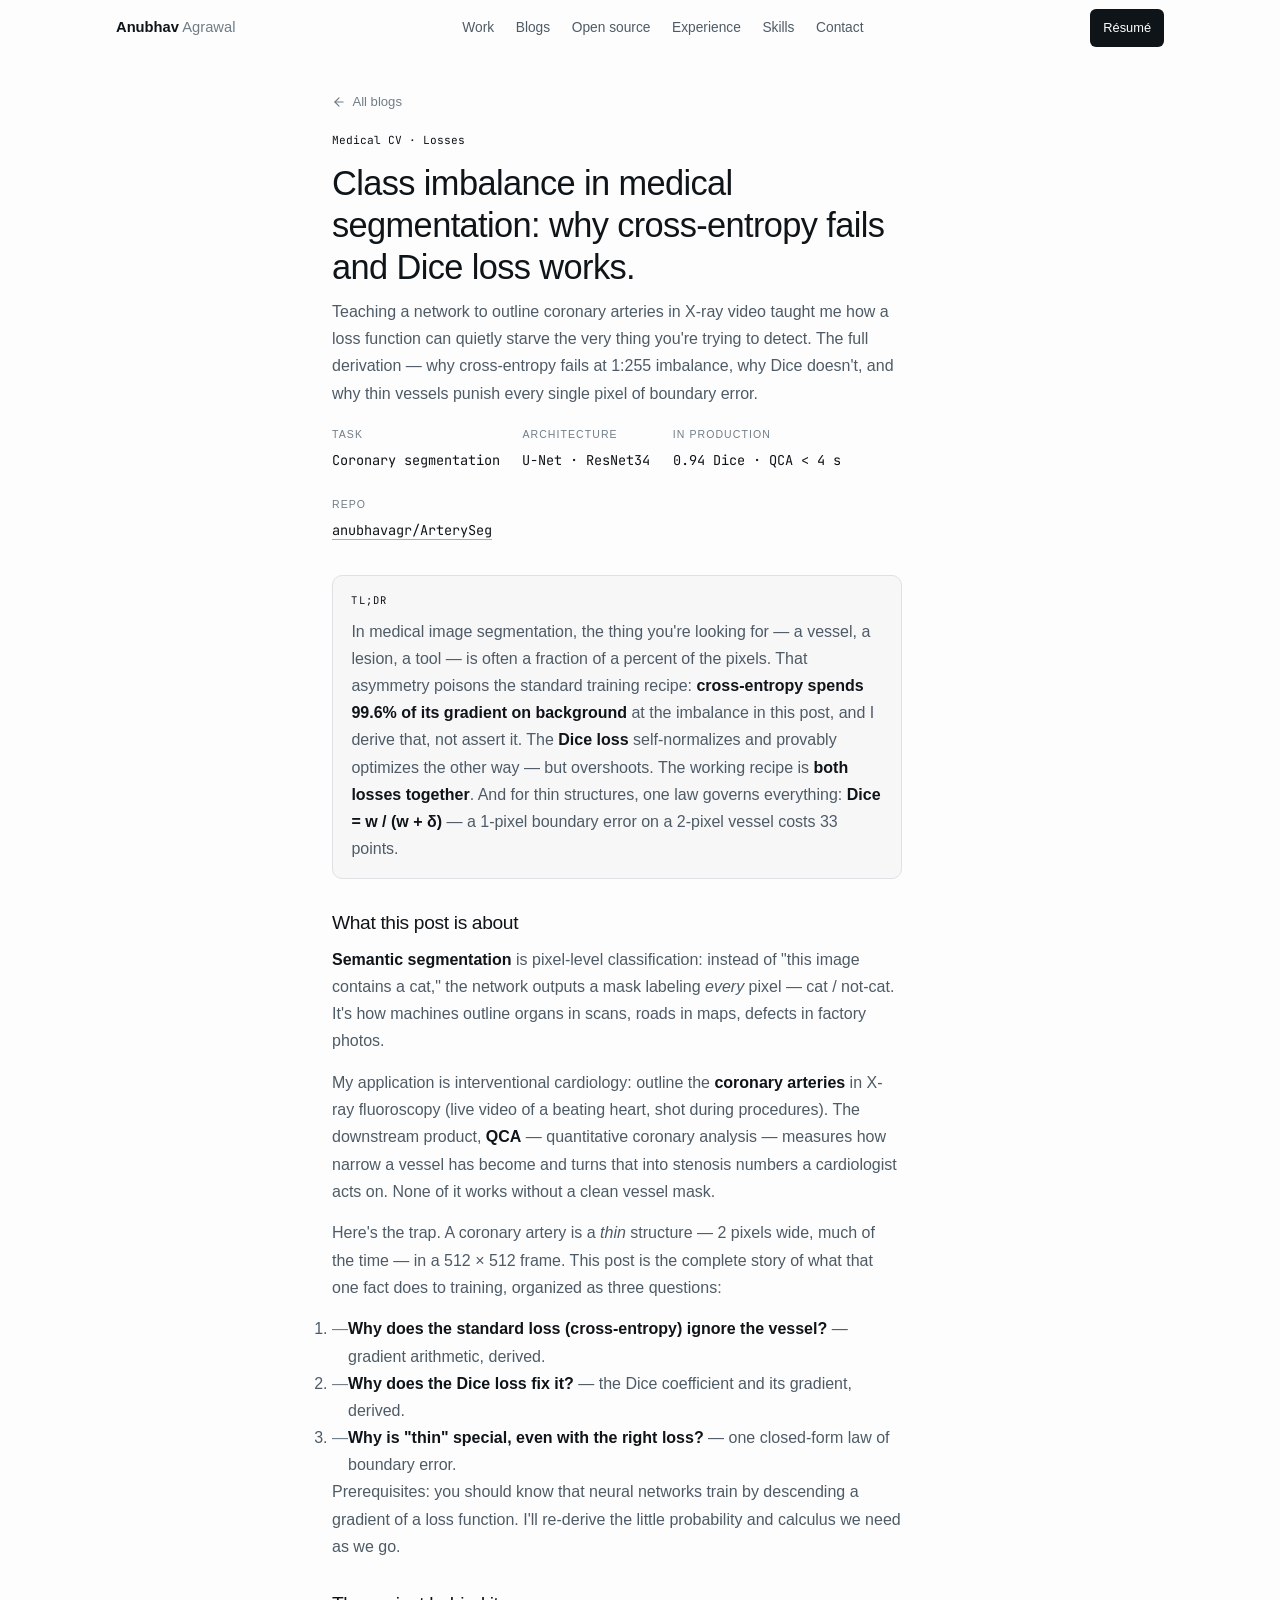
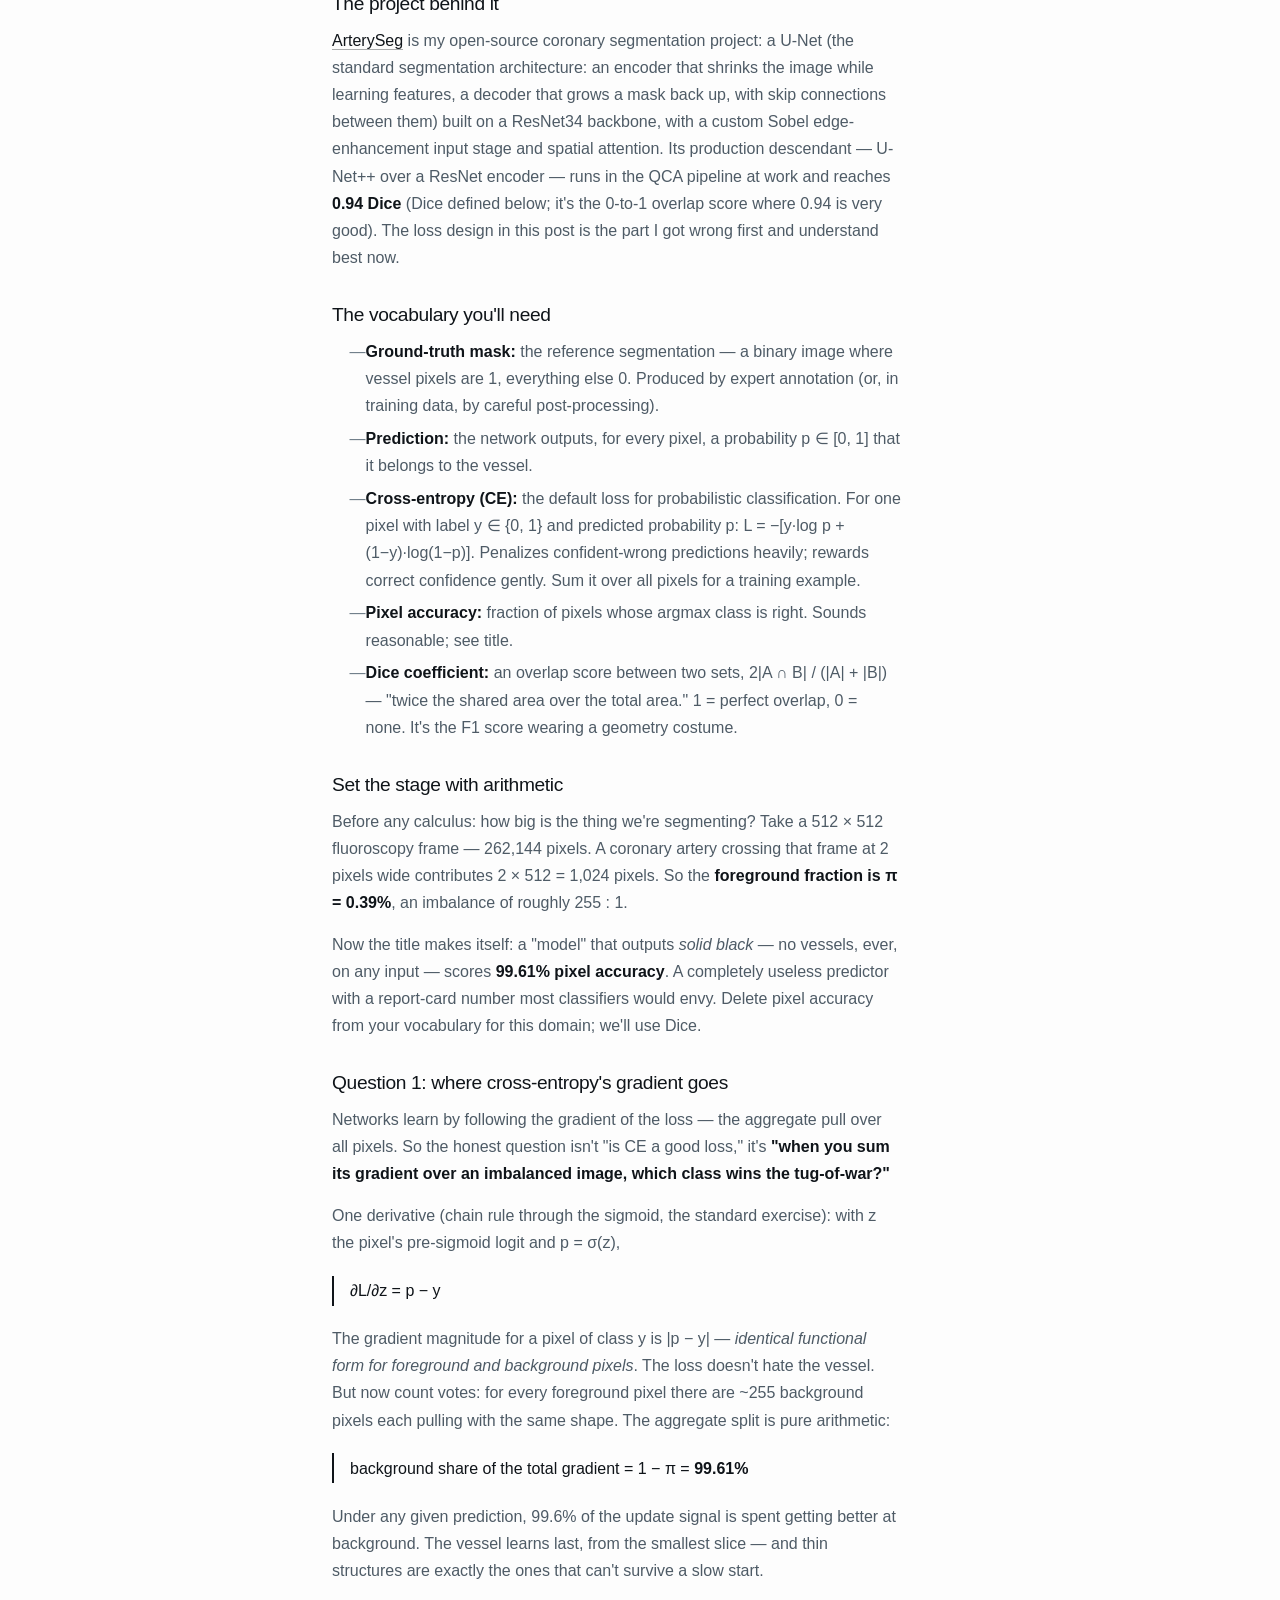
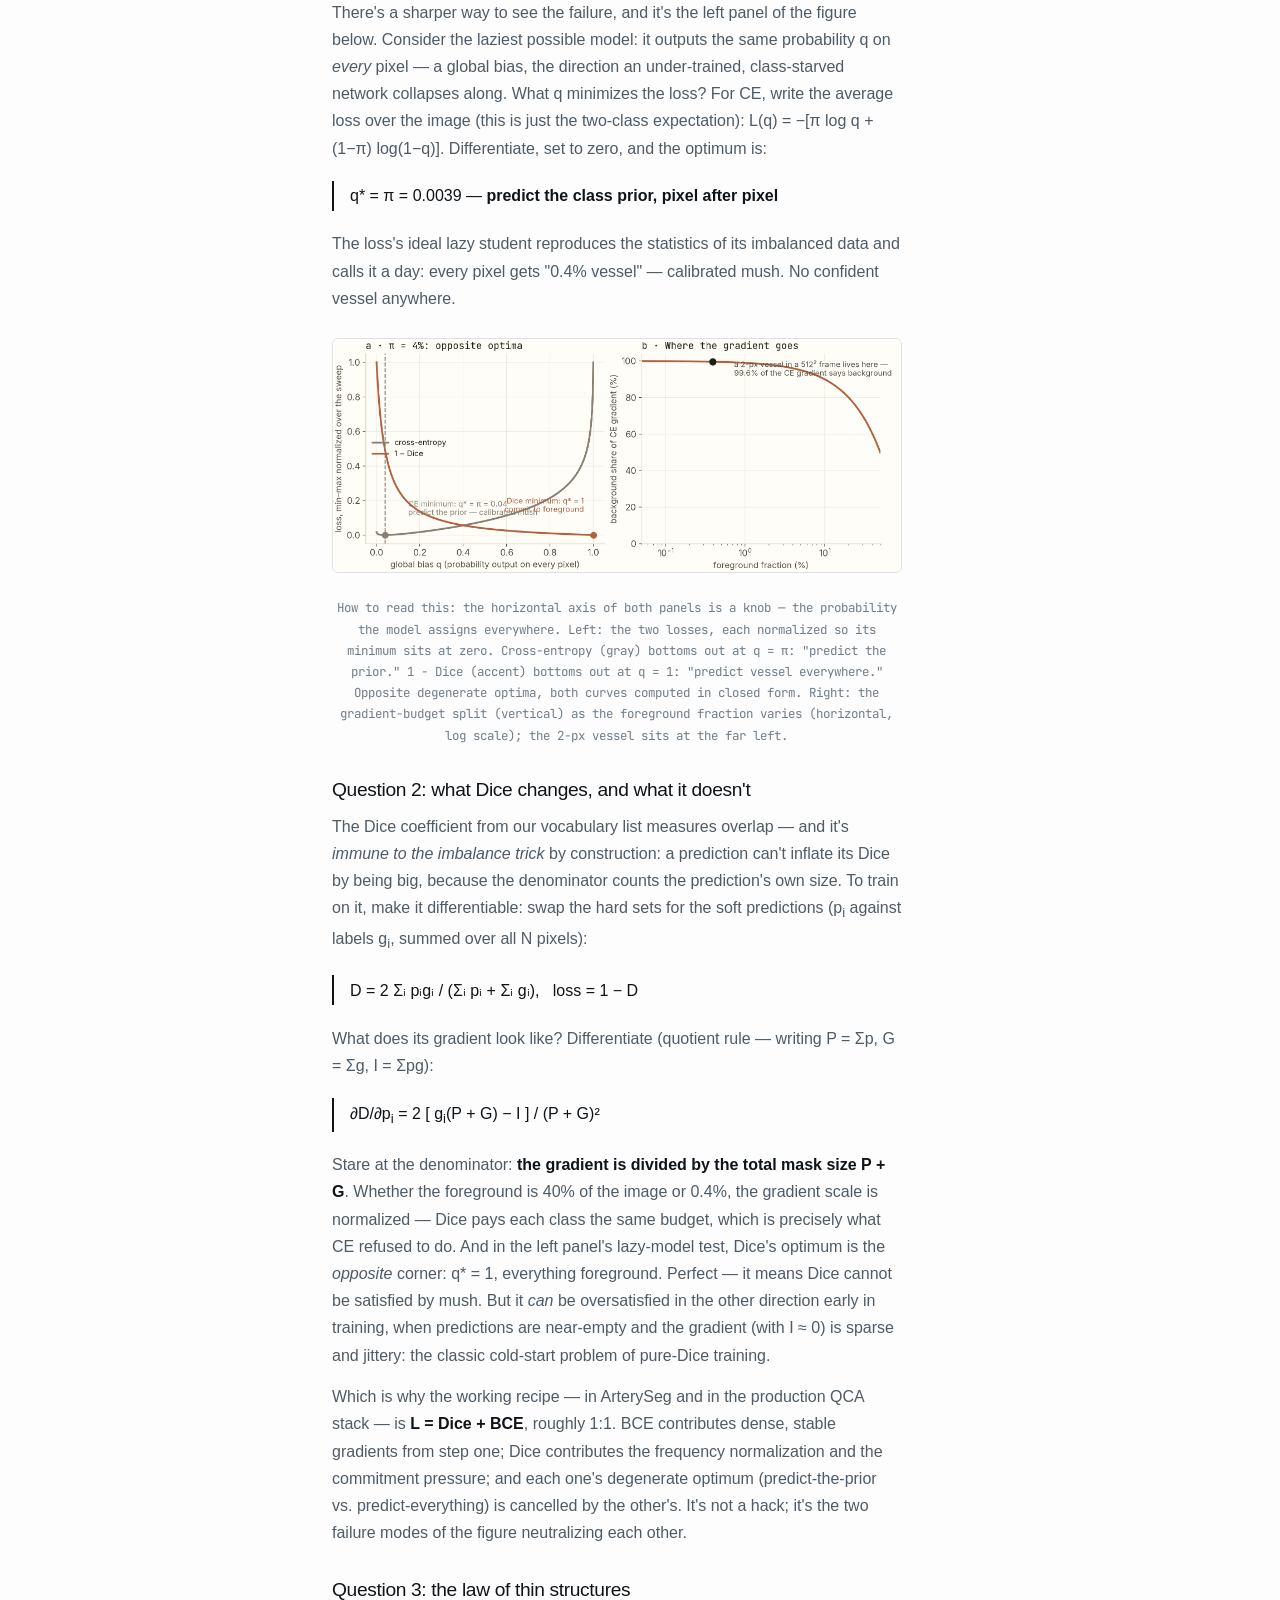
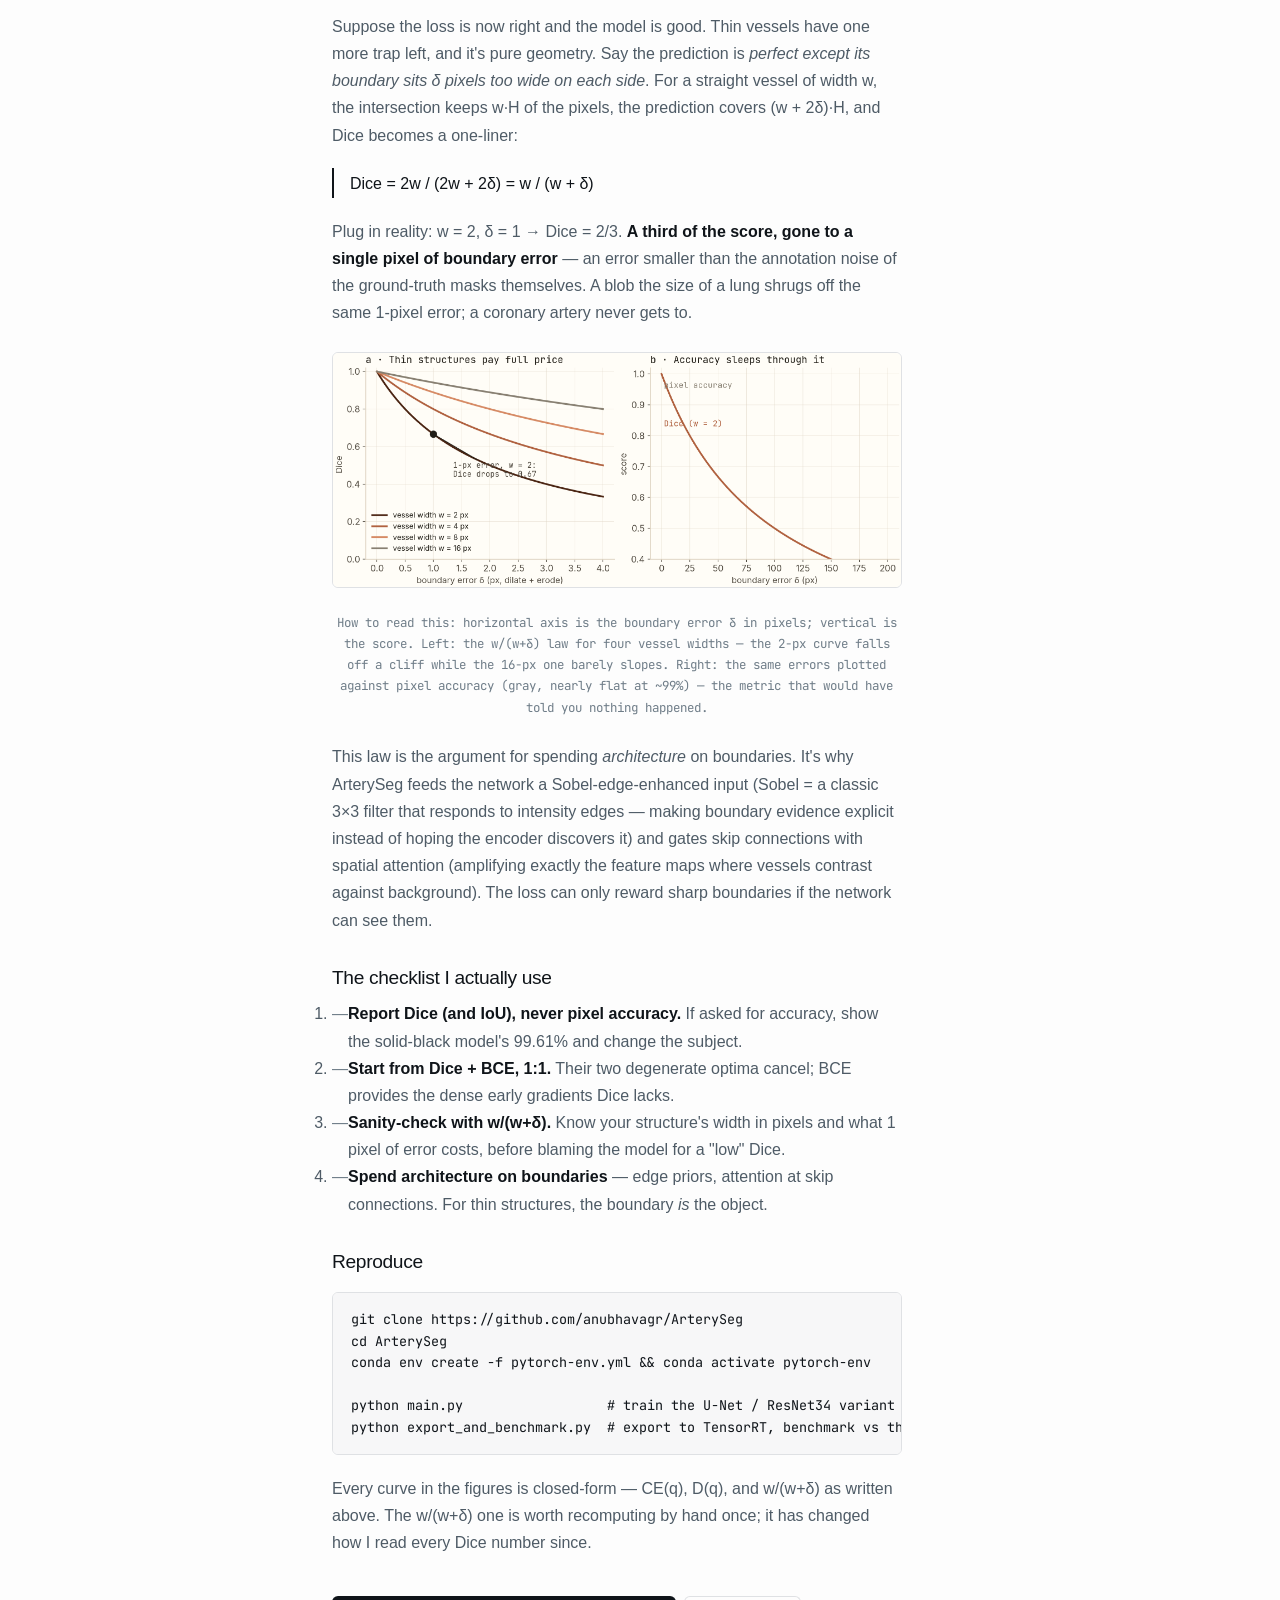
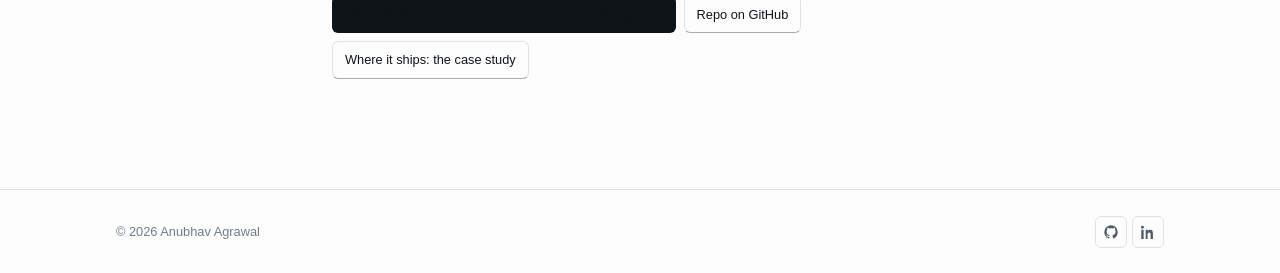
==== commit c300ad26: "Update stylesheet version to v14 across multiple HTML files and refactor figure generation in make_i" ====
--- a/posts/dice-imbalance.html
+++ b/posts/dice-imbalance.html
@@ -29,7 +29,7 @@
   <link rel="preconnect" href="https://fonts.googleapis.com" />
   <link rel="preconnect" href="https://fonts.gstatic.com" crossorigin />
   <link href="https://fonts.googleapis.com/css2?family=Inter:wght@400;500;600&family=JetBrains+Mono:wght@400;500&family=Source+Serif+4:opsz,wght@8..60,400;8..60,500;8..60,600&display=swap" rel="stylesheet" />
-  <link rel="stylesheet" href="../assets/css/styles.css?v=5" />
+  <link rel="stylesheet" href="../assets/css/styles.css?v=14" />
 </head>
 <body>
   <header class="nav" id="nav">
--- a/assets/css/styles.css
+++ b/assets/css/styles.css
@@ -1,30 +1,31 @@
 /* ==========================================================================
    Anubhav Agrawal — Portfolio
-   Single column, editorial hierarchy. Cream palette, clay accent.
+   Monochrome palette (Tesla/X): white surfaces, near-black ink, grotesque sans.
    ========================================================================== */
 
 /* ----------------------------------------------------------------- Tokens */
 :root {
-  --font-sans: "Inter", -apple-system, BlinkMacSystemFont, "Segoe UI", Roboto, sans-serif;
-  --font-serif: "Source Serif 4", Georgia, "Times New Roman", serif;
+  --font-sans: "Archivo", -apple-system, BlinkMacSystemFont, "Segoe UI", Roboto, sans-serif;
+  --font-serif: "Archivo", -apple-system, BlinkMacSystemFont, "Segoe UI", Roboto, sans-serif; /* display is now sans; var kept for compat */
   --font-mono: "JetBrains Mono", ui-monospace, "SF Mono", Menlo, monospace;
 
   --wrap: 1120px;
   --gutter: clamp(1.25rem, 5vw, 2.25rem);
   --measure: 64ch;
 
-  /* Light (cream) — default */
-  --bg:        #f1ece0;
-  --bg-subtle: #fbf7ef;
-  --bg-elev:   #fffdf7;
-  --border:    #e0d6c4;
-  --border-soft: #ebe3d2;
-  --text:      #211e17;
-  --text-soft: #544e44;
-  --text-mute: #877f71;
-  --accent:    #b0613f;
-  --accent-soft: #d68a64;
-  --accent-tint: color-mix(in srgb, var(--accent) 12%, transparent);
+  /* Light (monochrome) — default */
+  --bg:        #fdfdfd;
+  --bg-subtle: #f7f7f8;
+  --bg-elev:   #ffffff;
+  --bg-rail:   #f4f4f5;
+  --border:    #dfe1e4;
+  --border-soft: #ebedee;
+  --text:      #0f1419;
+  --text-soft: #4e5b66;
+  --text-mute: #6f7d88;
+  --accent:    #0f1419;
+  --accent-soft: #6f7d88;
+  --accent-tint: #f0f2f4;
 
   --r-sm: 6px;
   --r-md: 10px;
@@ -87,7 +88,14 @@
   font-size: 0.86rem; color: var(--text-soft);
   transition: color 0.2s var(--ease);
 }
-.nav__links a:hover, .nav__links a.active { color: var(--text); }
+.nav__links a:hover { color: var(--text); }
+.nav__links a.active {
+  color: var(--text);
+  text-decoration: underline;
+  text-decoration-color: var(--accent);
+  text-decoration-thickness: 2px;
+  text-underline-offset: 7px;
+}
 
 .nav__cta { display: inline-flex; align-items: center; gap: 0.4rem; }
 .nav__burger { display: none; }
@@ -112,6 +120,10 @@
   .nav__cta .btn { display: none; }
 }
 
+a:focus-visible, button:focus-visible {
+  outline: 2px solid var(--accent); outline-offset: 2px; border-radius: var(--r-sm);
+}
+
 /* ----------------------------------------------------------------- Buttons */
 .btn {
   display: inline-flex; align-items: center; justify-content: center; gap: 0.45rem;
@@ -127,6 +139,7 @@
 .btn--ghost { border-color: var(--border); color: var(--text); }
 .btn--ghost:hover { border-color: var(--text-mute); }
 .btn--sm { padding: 0.42rem 0.75rem; font-size: 0.8rem; }
+.btn:active { transform: translateY(1px); }
 
 .text-link {
   font-size: 0.86rem; color: var(--text-soft);
@@ -147,6 +160,23 @@
   grid-template-columns: 290px minmax(0, 1fr);
   gap: clamp(2.5rem, 5vw, 4.5rem);
   align-items: start;
+  position: relative;
+}
+/* Left pane: a deeper warm-tan column behind the rail, bleeding into the
+   gutter, so orientation (rail) and reading (content) sit on different
+   surfaces. z-index:-1 keeps it behind rail content without a stacking
+   context on .layout itself. */
+@media (min-width: 981px) {
+  .layout::before {
+    content: "";
+    position: absolute;
+    z-index: -1;
+    top: -0.5rem; bottom: -0.5rem;
+    left: calc(-1 * var(--gutter));
+    width: calc(290px + var(--gutter) * 2);
+    background: var(--bg-rail);
+    border-right: 1px solid var(--border);
+  }
 }
 .rail {
   position: sticky; top: 5.25rem;
@@ -161,11 +191,23 @@
 .content { min-width: 0; }
 @media (max-width: 980px) {
   .layout { display: block; }
-  .rail { position: static; margin-bottom: 1rem; border-bottom: 1px solid var(--border-soft); padding-bottom: 2rem; }
+  .rail {
+    position: static;
+    background: var(--bg-rail);
+    border: 1px solid var(--border-soft);
+    border-radius: var(--r-lg);
+    padding: 1.35rem;
+    margin-bottom: 1.5rem;
+  }
+  .identity { margin-bottom: 0; }
 }
 
 /* ----------------------------------------------------------------- Identity */
 .identity { margin-bottom: 3.25rem; }
+/* On the tinted rail column the muted ink loses contrast — step it up. */
+@media (min-width: 981px) {
+  .identity__status, .identity__index-label, .identity__stats { color: var(--text-soft); }
+}
 .identity__status {
   display: inline-flex; align-items: center; gap: 0.5rem;
   font-family: var(--font-mono); font-size: 0.74rem; color: var(--text-mute);
@@ -209,7 +251,8 @@
 }
 .identity__index a:hover {
   border-color: color-mix(in srgb, var(--accent) 45%, var(--border));
-  background: var(--bg-subtle); transform: translateY(-1px);
+  background: var(--bg-elev); transform: translateY(-1px);
+  box-shadow: 0 10px 24px -18px color-mix(in srgb, var(--accent) 60%, transparent);
 }
 .identity__index a:hover em { color: var(--accent); transform: translateX(2px); }
 .identity__index a:focus-visible { outline: 2px solid var(--accent); outline-offset: 2px; }
@@ -297,7 +340,9 @@
   font-family: var(--font-mono); font-size: 0.74rem; color: var(--text-mute);
 }
 .case-card__meta b { color: var(--text); font-weight: 600; }
-.case-card__arrow { font-family: var(--font-mono); font-size: 0.74rem; color: var(--accent); margin-top: 0.15rem; }
+.case-card__arrow { font-family: var(--font-mono); font-size: 0.74rem; color: var(--accent); margin-top: 0.15rem; display: inline-flex; transition: transform 0.25s var(--ease); }
+.case-card:hover .case-card__arrow { transform: translateX(3px); }
+.case-card:active { transform: translateY(0); }
 
 /* Featured case study: full-width band, not a lonely grid card */
 .case-card--featured { padding: 1.55rem 1.7rem 1.4rem; border-left: 3px solid var(--accent); }
@@ -369,8 +414,10 @@
 .lab-card p { font-size: 0.88rem; color: var(--text-soft); line-height: 1.6; }
 .lab-card__arrow {
   font-family: var(--font-mono); font-size: 0.74rem; color: var(--accent);
-  margin-top: 0.25rem;
-}
+  margin-top: 0.25rem; display: inline-flex; transition: transform 0.25s var(--ease);
+}
+.lab-card:hover .lab-card__arrow { transform: translateX(3px); }
+.lab-card:active { transform: translateY(0); }
 
 .proj-card {
   position: relative; display: block;
@@ -388,6 +435,7 @@
 }
 .proj-card:hover { transform: translateY(-2px); background: var(--bg-elev); border-color: color-mix(in srgb, var(--accent) 40%, var(--border)); box-shadow: 0 14px 30px -20px color-mix(in srgb, var(--accent) 60%, transparent); }
 .proj-card:hover::before { transform: scaleX(1); }
+.proj-card:active { transform: translateY(0); }
 .proj-card__top { display: flex; align-items: baseline; justify-content: space-between; gap: 0.6rem; }
 .proj-card h3 { font-size: 0.96rem; }
 .proj-card:hover h3 { color: var(--accent); }
@@ -469,6 +517,45 @@
   font-family: var(--font-mono); font-size: 0.72rem; letter-spacing: 0.1em;
   text-transform: uppercase; color: var(--text-mute);
   margin: 2.5rem 0 1rem; font-weight: 500;
+}
+.lab-more:first-of-type { margin-top: 0; }
+
+/* Upstream contribution rows — same row language as posts, repo + fix + state */
+.oss-list { display: flex; flex-direction: column; }
+.oss-row {
+  display: grid; grid-template-columns: 176px minmax(0, 1fr) auto; gap: 1.1rem;
+  align-items: baseline;
+  padding: 1rem 0.25rem;
+  border-bottom: 1px solid var(--border-soft);
+  transition: transform 0.2s var(--ease);
+}
+.oss-row:first-child { padding-top: 0.35rem; }
+.oss-row:last-child { border-bottom: 0; padding-bottom: 0.35rem; }
+.oss-row__repo {
+  font-family: var(--font-mono); font-size: 0.74rem; color: var(--accent);
+  letter-spacing: 0.02em; word-break: break-word;
+}
+.oss-row__body { display: flex; flex-direction: column; gap: 0.2rem; min-width: 0; }
+.oss-row__title {
+  font-size: 0.93rem; font-weight: 500; color: var(--text); line-height: 1.45;
+  transition: color 0.2s var(--ease);
+}
+.oss-row__desc { font-size: 0.84rem; color: var(--text-soft); line-height: 1.55; max-width: 68ch; }
+.oss-row__state {
+  font-family: var(--font-mono); font-size: 0.64rem; font-weight: 500;
+  text-transform: uppercase; letter-spacing: 0.06em;
+  padding: 0.18rem 0.6rem; border-radius: 999px; white-space: nowrap;
+}
+.oss-row__state--landed {
+  color: var(--accent); background: var(--accent-tint);
+  border: 1px solid color-mix(in srgb, var(--accent) 38%, transparent);
+}
+.oss-row__state--open { color: var(--text-mute); border: 1px solid var(--border); }
+.oss-row:hover .oss-row__title { color: var(--accent); }
+.oss-row:active { transform: translateY(1px); }
+@media (max-width: 640px) {
+  .oss-row { grid-template-columns: 1fr; gap: 0.35rem; }
+  .oss-row__state { justify-self: start; }
 }
 
 /* ----------------------------------------------------------------- Skills */
@@ -566,3 +653,299 @@
   transform: translateY(-300%); transition: transform 0.2s var(--ease);
 }
 .skip-link:focus { transform: translateY(0); }
+
+/* ==========================================================================
+   Homepage v2.1 — compact hero + 12-column magazine board.
+   Desktop (>=1281px): three rows, wide lanes; whole page ~1.5 screens.
+   Narrower: panels go full-width with internal multi-column grids.
+   ========================================================================== */
+
+/* --- Hero (compact band) -------------------------------------------------- */
+.hero {
+  display: grid; grid-template-columns: minmax(0, 1.5fr) auto minmax(0, 1fr);
+  gap: clamp(1.5rem, 3vw, 3rem); align-items: center;
+  padding: 0.25rem 0 1.6rem;
+}
+.hero__status {
+  display: inline-flex; align-items: center; gap: 0.5rem;
+  font-family: var(--font-mono); font-size: 0.72rem; color: var(--text-soft);
+  margin-bottom: 0.6rem;
+}
+.hero__status .dot { width: 6px; height: 6px; border-radius: 50%; background: var(--accent); }
+.hero h1 { font-size: clamp(1.7rem, 1.2rem + 1.8vw, 2.2rem); line-height: 1.12; letter-spacing: -0.018em; margin-bottom: 0.55rem; }
+.hero__bio { color: var(--text-soft); font-size: 0.96rem; line-height: 1.65; max-width: 74ch; }
+.hero__cta { display: flex; flex-wrap: wrap; gap: 0.5rem; margin-top: 0.95rem; }
+.hero__stats { display: grid; grid-template-columns: 1fr 1fr; gap: 0.7rem; }
+.stat {
+  display: flex; flex-direction: column; gap: 0.25rem;
+  background: var(--bg-elev); border: 1px solid var(--border);
+  border-radius: var(--r-md); padding: 0.8rem 0.95rem;
+}
+.stat b { font-family: var(--font-serif); font-weight: 500; font-size: 1.45rem; line-height: 1.05; letter-spacing: -0.015em; }
+.stat span { font-family: var(--font-mono); font-size: 0.63rem; line-height: 1.5; text-transform: uppercase; letter-spacing: 0.05em; color: var(--text-mute); }
+.nb { white-space: nowrap; }
+/* Education sits in the dead column between the bio and the stats. */
+.hero > .xp__edu { grid-template-columns: 1fr; width: 12rem; }
+.hero > .xp__edu b { font-size: 0.78rem; }
+.hero > .xp__edu span { font-size: 0.62rem; }
+
+/* --- Board: 12-column magazine grid ---------------------------------------- */
+.board {
+  display: grid;
+  grid-template-columns: repeat(12, minmax(0, 1fr));
+  grid-template-areas:
+    "work work work work work work about about about oss oss oss"
+    "blog blog blog blog blog blog blog blog skills skills skills skills"
+    "feat feat feat feat feat feat repos repos repos contact contact contact";
+  column-gap: clamp(1.25rem, 2vw, 2rem); row-gap: 2.25rem;
+  align-items: start; padding-bottom: 2rem;
+}
+.wrap { max-width: 1680px; }
+#work         { grid-area: work; }
+#experience   { grid-area: about; }
+#blog         { grid-area: blog; }
+#lab          { grid-area: oss; }
+#skills       { grid-area: skills; }
+#lab-projects { grid-area: feat; }
+#lab-repos    { grid-area: repos; }
+#contact      { grid-area: contact; }
+
+.panel--quiet { padding-top: 0; }
+
+.panel__head { margin-bottom: 1rem; border-bottom: 1px solid var(--border); padding-bottom: 0.7rem; }
+.panel__head h2 { font-size: 1.25rem; display: flex; align-items: baseline; gap: 0.6rem; }
+.panel__head h2 .kicker {
+  font-family: var(--font-mono); font-size: 0.7rem; font-weight: 500;
+  letter-spacing: 0.04em; color: var(--accent);
+}
+.panel__sub { color: var(--text-soft); font-size: 0.86rem; margin-top: 0.35rem; max-width: 60ch; }
+.sublabel {
+  font-family: var(--font-mono); font-size: 0.66rem; font-weight: 500;
+  letter-spacing: 0.1em; text-transform: uppercase; color: var(--text-mute);
+  margin: 0 0 0.6rem;
+}
+#lab-repos .sublabel, #lab-projects .sublabel { border-bottom: 1px solid var(--border-soft); padding-bottom: 0.5rem; }
+.panel__foot { margin-top: 1rem; }
+
+/* --- Work: case cards ------------------------------------------------------ */
+.cases { display: grid; gap: 0.9rem; }
+.case {
+  display: flex; flex-direction: column; gap: 0.5rem;
+  padding: 1.05rem 1.15rem 1rem;
+  background: var(--bg-elev); border: 1px solid var(--border); border-radius: var(--r-md);
+  transition: transform 0.2s var(--ease), border-color 0.2s var(--ease), box-shadow 0.2s var(--ease);
+}
+.case:hover {
+  transform: translateY(-2px);
+  border-color: color-mix(in srgb, var(--accent) 40%, var(--border));
+  box-shadow: 0 14px 30px -20px color-mix(in srgb, var(--accent) 55%, transparent);
+}
+.case__tag {
+  align-self: flex-start;
+  font-family: var(--font-mono); font-size: 0.62rem; letter-spacing: 0.08em;
+  text-transform: uppercase; color: var(--accent); background: var(--accent-tint);
+  padding: 0.16rem 0.5rem; border-radius: var(--r-sm);
+}
+.case h3 { font-family: var(--font-serif); font-weight: 500; font-size: 1.14rem; line-height: 1.3; letter-spacing: -0.01em; }
+.case:hover h3 { color: var(--accent); }
+.case p { font-size: 0.85rem; color: var(--text-soft); line-height: 1.55; display: -webkit-box; -webkit-line-clamp: 2; -webkit-box-orient: vertical; overflow: hidden; }
+.case__kpis {
+  display: grid; grid-template-columns: repeat(4, 1fr); gap: 0.7rem;
+  margin-top: 0.4rem; padding-top: 0.8rem; border-top: 1px solid var(--border-soft);
+}
+.case__kpis div b { display: block; font-family: var(--font-serif); font-weight: 500; font-size: 1.2rem; line-height: 1.1; }
+.case__kpis div span { font-family: var(--font-mono); font-size: 0.6rem; text-transform: uppercase; letter-spacing: 0.06em; color: var(--text-mute); }
+.case__arrow { font-family: var(--font-mono); font-size: 0.72rem; color: var(--accent); margin-top: 0.15rem; display: inline-flex; transition: transform 0.25s var(--ease); }
+.case:hover .case__arrow { transform: translateX(3px); }
+
+/* --- About: experience entries --------------------------------------------- */
+.xp { display: grid; gap: 0.8rem; }
+.xp__item { background: var(--bg-elev); border: 1px solid var(--border); border-radius: var(--r-md); padding: 1rem 1.1rem; }
+.xp__meta { display: flex; flex-wrap: wrap; align-items: baseline; gap: 0.25rem 0.6rem; }
+.xp__meta h3 { font-size: 0.96rem; }
+.xp__role { font-family: var(--font-mono); font-size: 0.7rem; color: var(--accent); }
+.xp__when { font-family: var(--font-mono); font-size: 0.68rem; color: var(--text-mute); margin-left: auto; }
+.xp__item ul { margin-top: 0.65rem; display: flex; flex-direction: column; gap: 0.42rem; }
+.xp__item li { position: relative; padding-left: 1rem; color: var(--text-soft); font-size: 0.83rem; line-height: 1.5; }
+.xp__item li::before { content: "—"; position: absolute; left: 0; color: var(--text-mute); }
+.xp__item li b { color: var(--text); font-weight: 600; }
+.xp__edu { display: grid; grid-template-columns: 1fr 1fr; gap: 0.7rem; }
+.xp__edu > div {
+  background: var(--bg-subtle); border: 1px solid var(--border-soft);
+  border-radius: var(--r-md); padding: 0.7rem 0.9rem;
+}
+.xp__edu b { display: block; font-size: 0.82rem; font-weight: 600; }
+.xp__edu span { font-family: var(--font-mono); font-size: 0.65rem; color: var(--text-mute); }
+
+/* --- Writing: post card grid ------------------------------------------------ */
+.posts { display: grid; grid-template-columns: repeat(auto-fill, minmax(235px, 1fr)); gap: 0.85rem; }
+.post-card {
+  display: flex; flex-direction: column; gap: 0.45rem;
+  padding: 0.9rem 0.95rem;
+  background: var(--bg-elev); border: 1px solid var(--border); border-radius: var(--r-md);
+  transition: transform 0.2s var(--ease), border-color 0.2s var(--ease);
+}
+.post-card:hover { transform: translateY(-2px); border-color: color-mix(in srgb, var(--accent) 40%, var(--border)); }
+.post-card__tag {
+  align-self: flex-start;
+  font-family: var(--font-mono); font-size: 0.6rem; font-weight: 500;
+  text-transform: uppercase; letter-spacing: 0.06em; color: var(--accent);
+  border: 1px solid color-mix(in srgb, var(--accent) 38%, transparent);
+  border-radius: 999px; padding: 0.1rem 0.5rem;
+}
+.post-card h3 { font-size: 0.9rem; line-height: 1.38; display: -webkit-box; -webkit-line-clamp: 3; -webkit-box-orient: vertical; overflow: hidden; }
+.post-card:hover h3 { color: var(--accent); }
+.post-card p { font-size: 0.78rem; color: var(--text-soft); line-height: 1.5; display: -webkit-box; -webkit-line-clamp: 3; -webkit-box-orient: vertical; overflow: hidden; margin-top: auto; padding-top: 0.25rem; }
+
+/* --- Open source ------------------------------------------------------------ */
+/* Wide rows by default (also the full-width tablet layout) */
+.oss-list { display: flex; flex-direction: column; }
+.oss-row {
+  display: grid; grid-template-columns: 150px minmax(0, 1fr) auto; gap: 0.9rem;
+  align-items: baseline; padding: 0.85rem 0.2rem;
+  border-bottom: 1px solid var(--border-soft);
+}
+.oss-row:first-child { padding-top: 0.3rem; }
+.oss-row:last-child { border-bottom: 0; padding-bottom: 0.3rem; }
+.oss-row__repo { font-family: var(--font-mono); font-size: 0.72rem; color: var(--accent); word-break: break-word; }
+.oss-row__body { display: flex; flex-direction: column; gap: 0.15rem; min-width: 0; }
+.oss-row__title { font-size: 0.9rem; font-weight: 500; color: var(--text); line-height: 1.4; }
+.oss-row__desc { font-size: 0.8rem; color: var(--text-soft); line-height: 1.5; display: -webkit-box; -webkit-line-clamp: 2; -webkit-box-orient: vertical; overflow: hidden; }
+.oss-row__state {
+  font-family: var(--font-mono); font-size: 0.62rem; font-weight: 500;
+  text-transform: uppercase; letter-spacing: 0.06em;
+  padding: 0.16rem 0.55rem; border-radius: 999px; white-space: nowrap;
+}
+.oss-row__state--landed {
+  color: var(--accent); background: var(--accent-tint);
+  border: 1px solid color-mix(in srgb, var(--accent) 38%, transparent);
+}
+.oss-row__state--open { color: var(--text-mute); border: 1px solid var(--border); }
+.oss-row:hover .oss-row__title { color: var(--accent); }
+@media (min-width: 1281px) {
+  /* Narrow column variant: repo + state on one line, stacked text */
+  .oss-row { grid-template-columns: minmax(0, 1fr) auto; gap: 0.3rem 0.7rem; padding: 0.7rem 0.15rem; }
+  .oss-row__repo { grid-column: 1; }
+  .oss-row__state { grid-column: 2; align-self: baseline; }
+  .oss-row__body { grid-column: 1 / -1; grid-row: 2; }
+}
+
+.feat {
+  display: flex; flex-direction: column; overflow: hidden;
+  background: var(--bg-elev); border: 1px solid var(--border); border-radius: var(--r-md);
+  transition: transform 0.2s var(--ease), border-color 0.2s var(--ease);
+}
+.feat:hover { transform: translateY(-2px); border-color: color-mix(in srgb, var(--accent) 40%, var(--border)); }
+.feat__media { border-bottom: 1px solid var(--border); background: var(--bg-subtle); }
+.feat__media img { display: block; width: 100%; height: auto; max-height: 190px; object-fit: cover; }
+.feat__body { padding: 0.9rem 1.05rem 0.95rem; display: flex; flex-direction: column; gap: 0.4rem; }
+.feat__body h3 { font-size: 0.98rem; }
+.feat:hover .feat__body h3 { color: var(--accent); }
+.feat__body p { font-size: 0.82rem; color: var(--text-soft); line-height: 1.55; display: -webkit-box; -webkit-line-clamp: 3; -webkit-box-orient: vertical; overflow: hidden; }
+
+.more-repos { display: flex; flex-direction: column; }
+.more-repos__row {
+  display: grid; grid-template-columns: auto minmax(0, 1fr) auto; gap: 0.7rem;
+  align-items: baseline; padding: 0.55rem 0.1rem; border-bottom: 1px solid var(--border-soft);
+}
+.more-repos__row:first-child { padding-top: 0.2rem; }
+.more-repos__row:last-child { border-bottom: 0; }
+.more-repos__row b { font-size: 0.84rem; font-weight: 600; }
+.more-repos__row span { font-size: 0.77rem; color: var(--text-soft); overflow: hidden; text-overflow: ellipsis; white-space: nowrap; }
+.more-repos__row em { font-style: normal; font-family: var(--font-mono); color: var(--accent); }
+.more-repos__row:hover b { color: var(--accent); }
+
+/* --- Skills ------------------------------------------------------------------ */
+.skill-rows { display: flex; flex-direction: column; }
+.skill-row { display: grid; grid-template-columns: 185px minmax(0, 1fr); gap: 0.9rem; padding: 0.6rem 0.1rem; border-bottom: 1px solid var(--border-soft); }
+.skill-row:first-child { padding-top: 0.2rem; }
+.skill-row:last-child { border-bottom: 0; }
+.skill-row__label {
+  font-family: var(--font-mono); font-size: 0.65rem; font-weight: 500;
+  text-transform: uppercase; letter-spacing: 0.08em; color: var(--accent); padding-top: 0.12rem;
+}
+.skill-row__items { color: var(--text-soft); font-size: 0.86rem; line-height: 1.55; }
+@media (min-width: 1281px) {
+  /* Narrow column: label above items */
+  .skill-row { grid-template-columns: 1fr; gap: 0.15rem; }
+}
+
+/* --- Contact ------------------------------------------------------------------- */
+.contact-band {
+  background: var(--bg-elev); border: 1px solid var(--border);
+  border-left: 3px solid var(--accent); border-radius: var(--r-md);
+  padding: 1rem 1.2rem;
+}
+.contact-band p { color: var(--text-soft); font-size: 0.9rem; line-height: 1.6; }
+.contact-band__actions { display: flex; flex-wrap: wrap; gap: 0.5rem; margin-top: 0.85rem; }
+
+/* --- Responsive ------------------------------------------------------------------ */
+@media (max-width: 1280px) {
+  .wrap { max-width: 1180px; }
+  .board { display: flex; flex-direction: column; gap: 2.25rem; }
+  .cases { grid-template-columns: 1fr 1fr; }
+  .feat { flex-direction: row; }
+  .feat__media { flex: 0 0 38%; border-bottom: 0; border-right: 1px solid var(--border); }
+  .feat__media img { max-height: none; height: 100%; object-fit: cover; }
+  .hero { grid-template-columns: minmax(0, 1.35fr) minmax(0, 1fr); }
+  .hero__id { grid-area: 1 / 1; }
+  .hero__stats { grid-area: 1 / 2; }
+  .hero > .xp__edu { grid-area: 2 / 2; width: auto; grid-template-columns: 1fr 1fr; }
+}
+@media (max-width: 980px) {
+  .hero { grid-template-columns: 1fr; align-items: start; }
+  .hero__id { grid-area: 1 / 1; }
+  .hero__stats { grid-area: 2 / 1; }
+  .hero > .xp__edu { grid-area: 3 / 1; }
+  .xp__when { margin-left: 0; width: 100%; }
+  .case__kpis { grid-template-columns: 1fr 1fr; }
+  .cases { grid-template-columns: 1fr; }
+}
+@media (max-width: 560px) {
+  .hero__stats { grid-template-columns: 1fr; }
+  .xp__edu { grid-template-columns: 1fr; }
+  .hero > .xp__edu { grid-template-columns: 1fr; }
+  .skill-row { grid-template-columns: 1fr; }
+  .feat { flex-direction: column; }
+  .feat__media { flex: none; border-right: 0; border-bottom: 1px solid var(--border); }
+}
+
+/* ==========================================================================
+   v2.2 monochrome consistency pass — one card system, one type scale.
+   ========================================================================== */
+/* Display type is now sans everywhere; tighten tracking uniformly */
+h1, h2, h3, .stat b, .case__kpis div b { font-family: var(--font-sans); }
+.hero h1 { font-weight: 700; }
+.panel__head h2 { font-weight: 600; }
+.case h3 { font-weight: 600; }
+.stat b, .case__kpis div b { font-weight: 700; letter-spacing: -0.02em; }
+
+/* One card system: same radius, padding, border, hover */
+.case, .post-card, .stat, .xp__item, .contact-band, .feat, .xp__edu > div {
+  border-radius: var(--r-md); border: 1px solid var(--border);
+}
+.case, .post-card { padding: 1rem 1.05rem; }
+.xp__item { padding: 1rem 1.05rem; }
+.stat { padding: 0.85rem 1rem; }
+.contact-band { padding: 1rem 1.15rem; }
+.feat__body { padding: 0.95rem 1.05rem; }
+.case:hover, .post-card:hover, .feat:hover {
+  border-color: var(--text);
+  box-shadow: 0 12px 28px -20px rgba(15, 20, 25, 0.35);
+}
+
+/* Pills and tags: neutral grays; landed = solid black, open = outline */
+.case__tag { color: var(--text); background: var(--bg-subtle); border: 1px solid var(--border-soft); }
+.post-card__tag { color: var(--text-soft); background: var(--bg-subtle); border-color: var(--border); }
+.oss-row__state--landed { color: #ffffff; background: var(--text); border-color: var(--text); }
+.oss-row__state--open { color: var(--text-soft); background: var(--bg-subtle); border-color: var(--border); }
+
+/* Buttons: black primary, dark-border ghost hover */
+.btn--primary { background: var(--text); color: #ffffff; }
+.btn--ghost:hover { border-color: var(--text); }
+.nav__links a.active { text-decoration-color: var(--text); }
+
+/* Header rules all identical */
+.panel__head, #lab-repos .sublabel, #lab-projects .sublabel {
+  border-bottom: 1px solid var(--border); padding-bottom: 0.7rem;
+}
